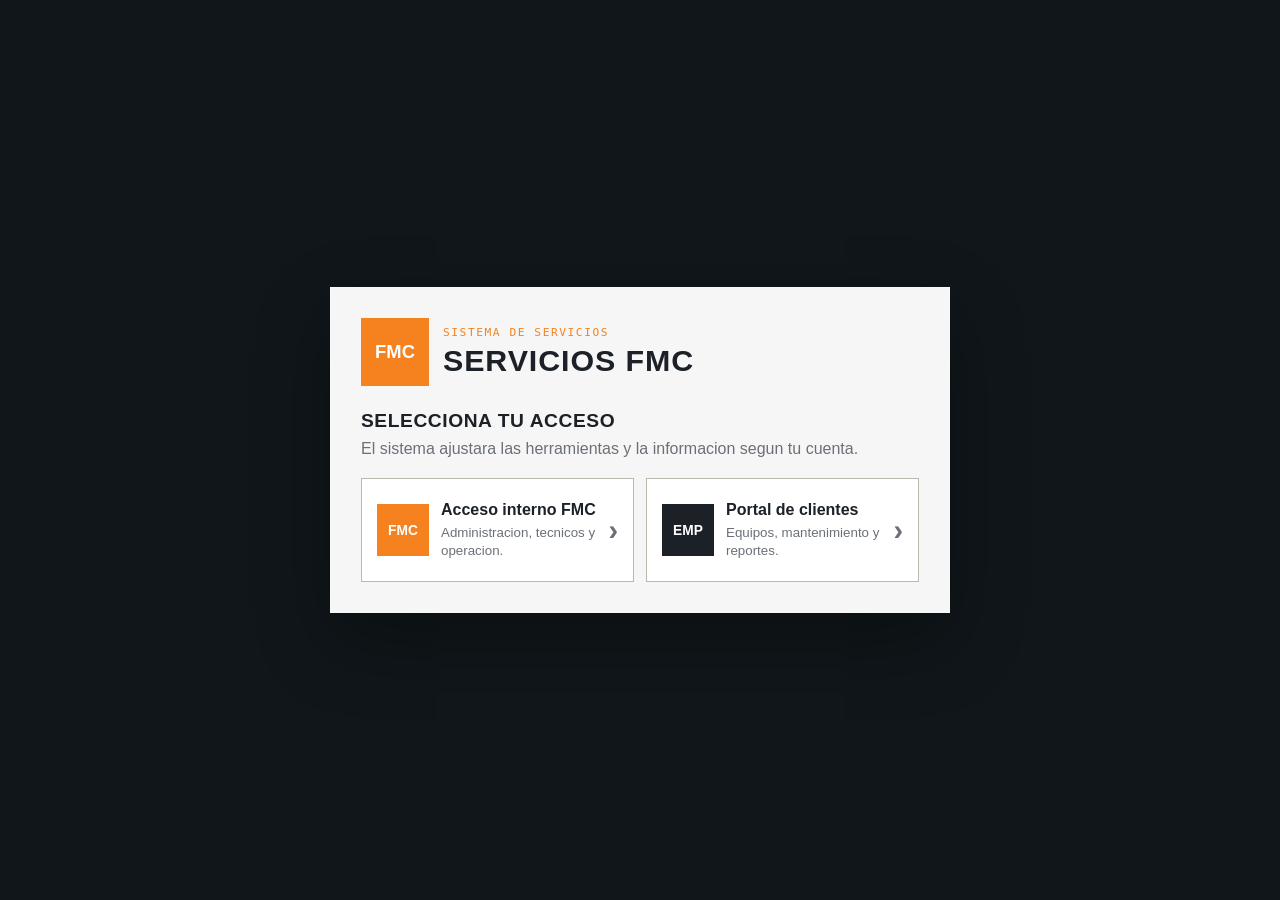
==== index.html @ b94ffbcc "Add files via upload" ====
<!DOCTYPE html>
<html lang="es" data-theme="taller">
<head>
  <meta charset="UTF-8">
  <meta name="viewport" content="width=device-width, initial-scale=1.0">
  <meta name="theme-color" content="#1b2126">
  <title>Servicios FMC</title>
  <link rel="manifest" href="manifest.json">
  <link rel="icon" href="icon-192.png" type="image/png" sizes="192x192">
  <link rel="icon" href="icon-512.png" type="image/png" sizes="512x512">
  <link rel="apple-touch-icon" href="icon-192.png">
  <link rel="stylesheet" href="styles.css?v=192">
  <script>
    // Tema guardado en este dispositivo, aplicado antes del primer pintado.
    (function () {
      try {
        var saved = localStorage.getItem("fmc-app-theme");
        if (saved === "grafito" || saved === "arena") {
          document.documentElement.setAttribute("data-theme", saved);
        }
      } catch (error) {
        // Sin almacenamiento local se queda el tema por defecto.
      }
    })();
  </script>
</head>
<body class="auth-locked">
  <section id="loginGate" class="login-gate" aria-label="Inicio de sesion">
    <div class="login-card">
      <div class="login-brand">
        <span class="login-logo">FMC</span>
        <div>
          <p class="eyebrow">Sistema de servicios</p>
          <h1>Servicios FMC</h1>
        </div>
      </div>
      <div id="loginAccessChooser" class="login-access-chooser">
        <div class="login-access-heading">
          <h2>Selecciona tu acceso</h2>
          <p>El sistema ajustara las herramientas y la informacion segun tu cuenta.</p>
        </div>
        <div class="login-access-options">
          <button class="login-access-option is-internal" type="button" data-login-access-mode="internal">
            <span class="login-access-mark">FMC</span>
            <span>
              <strong>Acceso interno FMC</strong>
              <small>Administracion, tecnicos y operacion.</small>
            </span>
            <b aria-hidden="true">&#8250;</b>
          </button>
          <button class="login-access-option is-client" type="button" data-login-access-mode="client">
            <span class="login-access-mark">EMP</span>
            <span>
              <strong>Portal de clientes</strong>
              <small>Equipos, mantenimiento y reportes.</small>
            </span>
            <b aria-hidden="true">&#8250;</b>
          </button>
        </div>
      </div>
      <div id="loginCredentials" class="login-credentials hidden">
        <button id="loginAccessBackButton" class="login-access-back" type="button">&#8249; Cambiar tipo de acceso</button>
        <div id="loginSelectedAccess" class="login-selected-access"></div>
        <p id="loginAccessDescription" class="login-copy"></p>
        <div class="login-form">
          <label>
            Correo
            <input id="loginEmail" type="email" autocomplete="email" placeholder="usuario@empresa.com">
          </label>
          <label>
            Contrasena
            <input id="loginPassword" type="password" autocomplete="current-password" placeholder="Contrasena">
          </label>
          <button id="loginButton" class="primary-button login-submit" type="button">Ingresar</button>
          <button id="loginOfflineButton" class="ghost-button login-offline hidden" type="button">Entrar en modo offline</button>
        </div>
        <p id="loginStatus" class="login-status">Conecta con tu cuenta de Supabase para iniciar.</p>
      </div>
    </div>
  </section>

  <span id="appVersionBadge" class="app-version-badge">Version 1.3.98</span>

  <div id="appShell" class="app-shell">
    <div id="sidebarBackdrop" class="sidebar-backdrop hidden"></div>
    <aside id="sidebar" class="sidebar sidebar-collapsed">
      <div class="sidebar-topbar">
        <button id="closeSidebarButton" class="ghost-button sidebar-close-button" type="button">Cerrar</button>
      </div>
      <div>
        <p class="eyebrow">Archivo local</p>
        <h1>Servicios FMC</h1>
        <p class="intro">
          Registra servicios en sitio con multiples equipos, evidencia y salida lista para PDF.
        </p>
      </div>

      <section class="saved-section">
        <div class="section-header">
          <div>
            <p class="eyebrow">Archivo local</p>
            <h2>Servicios guardados</h2>
          </div>
          <button id="refreshReportsButton" class="ghost-button" type="button">Actualizar</button>
        </div>
        <div id="savedReportsSummary" class="saved-summary"></div>
        <div id="savedReports" class="saved-list"></div>
      </section>
    </aside>

    <nav class="app-nav" aria-label="Menu principal">
      <span class="nav-brand-mark" aria-hidden="true">FMC</span>

      <div class="nav-rail">
        <button id="openHomeButton" class="nav-rail-item" type="button" data-nav-view="home" title="Inicio">
          <svg class="nav-rail-icon" viewBox="0 0 24 24" aria-hidden="true"><path d="M3 10.5 12 3l9 7.5"/><path d="M5.5 9.5V21h13V9.5"/></svg>
          <span>Inicio</span>
        </button>
        <button id="newInspectionButton" class="nav-rail-item" type="button" data-nav-view="inspection" title="Servicios">
          <svg class="nav-rail-icon" viewBox="0 0 24 24" aria-hidden="true"><rect x="5" y="4" width="14" height="17" rx="2"/><path d="M9.5 4h5v3h-5z"/><path d="m9.5 13.5 2 2 3.5-4.5"/></svg>
          <span>Servicios</span>
        </button>
        <button id="openCompanyCraneRegistryButton" class="nav-rail-item" type="button" data-nav-view="companyCraneRegistry" title="Empresas y equipos">
          <svg class="nav-rail-icon" viewBox="0 0 24 24" aria-hidden="true"><path d="M4 21V6.5L11 3.5V21"/><path d="M11 21V9.5L20 12.5V21"/><path d="M2.5 21h19"/></svg>
          <span>Empresas</span>
        </button>
        <button id="openClientsMapButton" class="nav-rail-item" type="button" data-nav-view="clientsMap" title="Mapa de clientes">
          <svg class="nav-rail-icon" viewBox="0 0 24 24" aria-hidden="true"><path d="M12 21s7-6.2 7-11a7 7 0 1 0-14 0c0 4.8 7 11 7 11Z"/><circle cx="12" cy="10" r="2.5"/></svg>
          <span>Mapa</span>
        </button>
        <button id="openMaintenancePanelButton" class="nav-rail-item" type="button" data-nav-view="maintenancePanel" title="Mantenimiento">
          <svg class="nav-rail-icon" viewBox="0 0 24 24" aria-hidden="true"><path d="M20 12a8 8 0 1 1-2.4-5.7"/><path d="M20 4.5V10h-5.5"/></svg>
          <span>Mantto</span>
        </button>
        <button id="openWorkOrdersButton" class="nav-rail-item" type="button" data-nav-view="workOrders" title="Agenda">
          <svg class="nav-rail-icon" viewBox="0 0 24 24" aria-hidden="true"><rect x="4" y="5" width="16" height="16" rx="2"/><path d="M4 10h16M9 3v4M15 3v4"/></svg>
          <span>Agenda</span>
        </button>
        <div class="nav-history-anchor">
          <button id="openSidebarButton" class="nav-rail-item" type="button" title="Reportes guardados">
            <svg class="nav-rail-icon" viewBox="0 0 24 24" aria-hidden="true"><path d="M14 3H7a2 2 0 0 0-2 2v14a2 2 0 0 0 2 2h10a2 2 0 0 0 2-2V8Z"/><path d="M14 3v5h5M9 13h6M9 17h4"/></svg>
            <span>Reportes</span>
          </button>
          <div id="historyCascadePanel" class="history-cascade hidden" aria-label="Historial por empresa"></div>
        </div>
        <div class="nav-more-anchor">
          <button id="navMoreButton" class="nav-rail-item" type="button" title="Mas herramientas" aria-expanded="false" aria-controls="navMorePanel">
            <svg class="nav-rail-icon" viewBox="0 0 24 24" aria-hidden="true"><circle cx="6" cy="12" r="1.7" fill="currentColor" stroke="none"/><circle cx="12" cy="12" r="1.7" fill="currentColor" stroke="none"/><circle cx="18" cy="12" r="1.7" fill="currentColor" stroke="none"/></svg>
            <span>Mas</span>
          </button>
          <div id="navMorePanel" class="nav-more-panel hidden" aria-label="Mas herramientas">
            <p class="nav-more-title">Herramientas</p>
            <button id="openFieldModeButton" type="button">Modo campo</button>
            <button id="openDashboardButton" type="button">Dashboard</button>
            <button id="openConsolidatedHistoryButton" type="button">Concentrado</button>
            <button id="openAuditLogButton" type="button">Bitacora</button>
          </div>
        </div>
      </div>

      <div class="nav-footer">
        <button id="openSettingsButton" class="nav-rail-item" type="button" data-nav-view="settings" data-open-settings-section="general" title="Configuracion">
          <svg class="nav-rail-icon" viewBox="0 0 24 24" aria-hidden="true"><path d="M4 7h9M17.5 7H20M4 17h3.5M12 17h8"/><circle cx="15" cy="7" r="2.4"/><circle cx="9.5" cy="17" r="2.4"/></svg>
          <span>Config</span>
        </button>
        <button id="installButton" class="nav-install" hidden>Instalar</button>
      </div>
    </nav>

    <header class="mobile-topbar" aria-label="Encabezado movil">
      <div class="mobile-brand">
        <span>FMC</span>
        <div>
          <div class="mobile-brand-title">
            <strong>Servicios</strong>
            <span id="mobileAppVersion" class="mobile-version"></span>
          </div>
          <small id="mobileCloudStatus">Nube sin sesion</small>
        </div>
      </div>
      <button id="mobileSyncButton" class="mobile-icon-button" type="button" aria-label="Sincronizar datos">SYNC</button>
    </header>

    <section id="mobileMorePanel" class="mobile-more-panel hidden" aria-label="Mas opciones">
      <div class="mobile-more-card">
        <div class="section-header">
          <div>
            <p class="eyebrow">Menu</p>
            <h3>Opciones rapidas</h3>
          </div>
          <button id="mobileCloseMoreButton" class="ghost-button" type="button">Cerrar</button>
        </div>
        <div class="mobile-more-grid">
          <button id="mobileHomeButton" type="button">Inicio</button>
          <button id="mobileWorkOrdersButton" type="button">Agenda</button>
          <button id="mobileClientsMapButton" type="button">Mapa clientes</button>
          <button id="mobileMaintenanceButton" type="button">Mantenimiento</button>
          <button id="mobileSettingsButton" type="button">Configuracion</button>
          <button id="mobileDashboardButton" type="button">Dashboard</button>
          <button id="mobileFieldModeButton" type="button">Modo campo</button>
          <button id="mobileAuditLogButton" type="button">Bitacora</button>
          <button id="mobileConsolidatedButton" type="button">Concentrado</button>
          <button id="mobileSyncCenterButton" type="button">Centro sync</button>
          <button id="mobileBackupButton" type="button">Importar respaldo</button>
          <button id="mobileSaveButton" type="button">Guardar</button>
          <button id="mobileOfflineButton" class="hidden" type="button">Modo offline</button>
        </div>
      </div>
    </section>

    <section id="contextToolbar" class="context-toolbar" aria-label="Acciones de la pantalla actual">
      <div class="context-title-block">
        <p id="contextEyebrow" class="eyebrow">Operacion</p>
        <h2 id="contextTitle">Panel principal</h2>
      </div>
      <div class="context-status-block">
        <span id="navCloudStatus" class="nav-status nav-cloud-status">Nube sin sesion</span>
        <span id="connectionStatus" class="nav-status">Verificando conectividad...</span>
      </div>
      <div class="top-icon-actions" aria-label="Notificaciones y perfil">
        <button id="usersButton" class="top-icon-button" type="button" aria-label="Ver usuarios conectados" aria-expanded="false" aria-controls="usersPanel">
          <span aria-hidden="true">&#128101;</span>
          <strong id="usersBadge" class="is-empty">0</strong>
        </button>
        <button id="notificationsButton" class="top-icon-button" type="button" aria-label="Abrir notificaciones" aria-expanded="false" aria-controls="notificationsPanel">
          <span aria-hidden="true">&#128276;</span>
          <strong id="notificationsBadge">0</strong>
        </button>
        <button id="profileButton" class="top-icon-button" type="button" aria-label="Abrir perfil" aria-expanded="false" aria-controls="profilePanel">
          <span aria-hidden="true">&#128100;</span>
        </button>
        <div id="usersPanel" class="top-popover hidden">
          <div class="top-popover-header">
            <div>
              <p class="eyebrow">En linea</p>
              <strong>Usuarios conectados</strong>
            </div>
            <button type="button" data-close-top-popover>Cerrar</button>
          </div>
          <div id="usersContent" class="top-popover-content"></div>
        </div>
        <div id="notificationsPanel" class="top-popover hidden">
          <div class="top-popover-header">
            <div>
              <p class="eyebrow">Notificaciones</p>
              <strong>Centro de avisos</strong>
            </div>
            <button type="button" data-close-top-popover>Cerrar</button>
          </div>
          <div id="notificationsContent" class="top-popover-content"></div>
        </div>
        <div id="profilePanel" class="top-popover hidden">
          <div class="top-popover-header">
            <div>
              <p class="eyebrow">Perfil</p>
              <strong>Mi informacion</strong>
            </div>
            <button type="button" data-close-top-popover>Cerrar</button>
          </div>
          <div id="profileContent" class="top-popover-content"></div>
        </div>
      </div>
      <div id="contextActions" class="context-actions context-actions-drawer hidden">
        <button id="saveInspectionButton" class="secondary-button context-report-action" type="button">Guardar servicio</button>
        <button id="generatePdfButton" class="primary-button context-report-action" type="button">Generar PDF</button>
        <button id="navSyncCloudButton" class="ghost-button context-data-action nav-sync-button" type="button">Sincronizar datos</button>
        <button id="openSyncCenterButton" class="ghost-button context-data-action" type="button">Centro sync</button>
        <div class="context-tools-wrap context-data-action">
          <button id="toolsMenuButton" class="ghost-button nav-link-with-menu" type="button" aria-label="Abrir opciones de datos" aria-expanded="false" aria-controls="toolsMenuList">
            Datos
            <span class="nav-caret">v</span>
          </button>
          <div id="toolsMenuList" class="tools-side-panel nav-submenu hidden">
            <div class="tools-side-header">
              <div>
                <p class="eyebrow">Datos</p>
                <strong>Respaldos</strong>
              </div>
              <button type="button" aria-label="Cerrar herramientas">Cerrar</button>
            </div>
            <button id="importInspectionButton" type="button">Importar servicio</button>
            <button id="exportInspectionButton" type="button">Exportar servicio</button>
            <button id="importFullBackupButton" type="button">Importar respaldo completo</button>
            <button id="exportFullBackupButton" type="button">Exportar respaldo sin fotos</button>
            <button id="exportFullBackupWithPhotosButton" type="button">Exportar respaldo con fotos</button>
            <button id="purgeStoredPhotosButton" type="button">Borrar fotos pesadas guardadas</button>
          </div>
        </div>
      </div>
    </section>

    <main class="main-content">
      <section class="panel app-view hidden" id="homeView">
        <header class="home-board-header">
          <div>
            <p class="eyebrow">Panel principal</p>
            <h2>Resumen ejecutivo</h2>
            <p id="homeBoardPeriod" class="page-subtitle"></p>
          </div>
          <div class="home-board-actions">
            <button id="homeNewReportButton" class="primary-button" type="button">Nuevo servicio</button>
            <button id="homeFieldModeButton" class="secondary-button" type="button">Modo campo</button>
            <button id="homeRefreshButton" class="ghost-button" type="button">Actualizar</button>
          </div>
        </header>

        <div id="homeStatsGrid" class="home-kpi-row"></div>
        <div id="homeBoardCharts" class="home-board-charts"></div>
        <div id="homeCriticalList" class="home-board-rankings"></div>
      </section>

      <section class="panel app-view hidden client-portal-view" id="clientPortalView">
        <header class="client-portal-hero">
          <div>
            <p class="eyebrow">Portal de clientes</p>
            <h2 id="clientPortalCompanyName">Mi empresa</h2>
            <p id="clientPortalWelcome" class="page-subtitle">Consulta el estado de tus equipos y servicios FMC.</p>
          </div>
          <button id="clientPortalRefreshButton" class="secondary-button" type="button">Actualizar informacion</button>
        </header>
        <div id="clientPortalStatus" class="client-portal-status"></div>
        <div id="clientPortalSummary" class="client-portal-summary"></div>
        <section class="client-portal-band">
          <div class="section-header">
            <div>
              <p class="eyebrow">Equipos</p>
              <h3>Gruas registradas</h3>
            </div>
          </div>
          <div id="clientPortalCranes" class="client-portal-cranes"></div>
        </section>
        <section class="client-portal-band">
          <div class="section-header">
            <div>
              <p class="eyebrow">Documentos</p>
              <h3>Reportes de servicio</h3>
            </div>
          </div>
          <div id="clientPortalReports" class="client-portal-reports"></div>
        </section>
      </section>

      <section class="panel app-view hidden" id="dashboardView">
        <div class="dashboard-hero">
          <div>
            <p class="eyebrow">Vista ejecutiva</p>
            <h2>Dashboard general</h2>
            <p class="page-subtitle">Indicadores, tendencias y riesgos calculados desde servicios, empresas, equipos, polipastos y checklist.</p>
          </div>
          <div class="toolbar">
            <button id="refreshDashboardButton" class="secondary-button" type="button">Actualizar</button>
            <button id="closeDashboardButton" class="ghost-button" type="button">Volver</button>
          </div>
        </div>

        <div class="dashboard-filters">
          <label>
            Cliente
            <select id="dashboardClientFilter">
              <option value="">Todos los clientes</option>
            </select>
          </label>
          <label>
            Desde
            <input id="dashboardDateFrom" type="date">
          </label>
          <label>
            Hasta
            <input id="dashboardDateTo" type="date">
          </label>
          <button id="clearDashboardFiltersButton" class="ghost-button" type="button">Limpiar filtros</button>
        </div>

        <div id="dashboardKpis" class="dashboard-kpis"></div>
        <div id="dashboardInsights" class="dashboard-insights"></div>
        <div id="dashboardCharts" class="dashboard-grid"></div>
      </section>

      <section class="panel app-view hidden" id="fieldModeView">
        <div class="field-mode-hero">
          <div>
            <p class="eyebrow">Modo movil de campo</p>
            <h2>Captura rapida</h2>
            <p class="page-subtitle">Flujo simple para trabajar desde celular con botones grandes, menos columnas y acciones directas.</p>
          </div>
          <button id="closeFieldModeButton" class="ghost-button" type="button">Volver</button>
        </div>

        <div id="fieldModeSummary" class="field-mode-summary"></div>

        <div class="field-step-grid">
          <button id="fieldNewButton" class="field-step-card" type="button">
            <span>1</span>
            <strong>Iniciar servicio</strong>
            <small>Folio PDF, linea, fecha y tecnico.</small>
          </button>
          <button id="fieldClientButton" class="field-step-card" type="button">
            <span>2</span>
            <strong>Cliente</strong>
            <small>Selecciona planta y contacto.</small>
          </button>
          <button id="fieldEquipmentButton" class="field-step-card" type="button">
            <span>3</span>
            <strong>Gruas</strong>
            <small>Agregar equipo y checklist por tarjetas.</small>
          </button>
          <button id="fieldCameraButton" class="field-step-card" type="button">
            <span>4</span>
            <strong>Cámara</strong>
            <small>Captura evidencias del equipo.</small>
          </button>
          <button id="fieldSaveButton" class="field-step-card is-accent" type="button">
            <span>5</span>
            <strong>Guardar rápido</strong>
            <small>Respalda el avance localmente.</small>
          </button>
          <button id="fieldPdfButton" class="field-step-card is-dark" type="button">
            <span>6</span>
            <strong>Generar PDF</strong>
            <small>Entrega el reporte final.</small>
          </button>
        </div>
      </section>

      <section class="panel app-view" id="inspectionView">
        <div class="page-hero">
          <div>
            <p class="eyebrow">Captura en campo</p>
            <h2>Nuevo servicio</h2>
            <p class="page-subtitle">Registra empresa, equipos, hallazgos, evidencias y genera el reporte PDF como salida final.</p>
          </div>
          <div class="page-hero-badge">
            <span>Offline</span>
            <strong>Listo para campo</strong>
          </div>
        </div>

        <form id="inspectionForm">
          <input id="inspectionId" type="hidden">
          <input id="importInspectionInput" class="file-input-hidden" type="file" accept="application/json">
          <input id="importFullBackupInput" class="file-input-hidden" type="file" accept="application/json">
          <datalist id="polipastoOptions"></datalist>
          <datalist id="craneTypeOptions"></datalist>
          <datalist id="hoistTypeOptions">
            <option value="Cadena de Carga"></option>
            <option value="Cable de carga"></option>
          </datalist>

          <section class="service-flow">
            <div class="service-flow-head">
              <div>
                <p class="eyebrow">Flujo de captura</p>
                <h3 id="serviceStepTitle">Empresa</h3>
                <p id="serviceStepHint">Selecciona la empresa y los datos de contacto del servicio.</p>
              </div>
              <div class="service-flow-progress">
                <span id="serviceStepCounter">Cumplimiento 25%</span>
                <div class="service-progress-track" aria-hidden="true">
                  <strong id="serviceStepProgressBar"></strong>
                  <span class="service-progress-burst"></span>
                </div>
              </div>
            </div>

            <div id="serviceStepNav" class="service-step-nav" aria-label="Pasos del servicio">
              <button type="button" data-service-step="company">Empresa</button>
              <button type="button" data-service-step="service">Tipo de servicio</button>
              <button type="button" data-service-step="equipment">Equipos</button>
              <button type="button" data-service-step="pdf">PDF</button>
            </div>

            <div id="serviceStepBody" class="service-step-body">
              <section class="subpanel service-step-panel" data-service-step-panel="company">
                <div class="section-header">
                  <div>
                    <p class="eyebrow">Empresa</p>
                    <h3>Cliente y contacto</h3>
                  </div>
                </div>
                <div class="grid two-column">
                  <label>
                    Cliente / planta
                    <select id="plantName" name="plantName" required>
                      <option value="">Cargando clientes...</option>
                    </select>
                  </label>
                  <label>
                    Ubicacion
                    <input id="plantLocation" name="plantLocation" type="text" placeholder="Ciudad, estado, area" required>
                    <small class="field-hint">Se completa sola con la ubicacion guardada de la empresa.</small>
                  </label>
                  <input id="siteContact" name="siteContact" type="hidden">
                  <input id="siteContactInfo" name="siteContactInfo" type="hidden">
                </div>
              </section>

              <section class="subpanel service-step-panel" data-service-step-panel="service">
                <div class="section-header">
                  <div>
                    <p class="eyebrow">Tipo de servicio</p>
                    <h3>Folio, fecha y tecnico</h3>
                  </div>
                </div>
                <div class="grid two-column">
                  <label>
                    Folio del reporte PDF
                    <input id="reportNumber" name="reportNumber" type="text" placeholder="Ej. 26-140">
                  </label>
                  <input id="serviceMode" name="serviceMode" type="hidden" value="preventive">
                  <input id="assetType" name="assetType" type="hidden" value="cranes">
                  <label>
                    Descripcion del servicio
                    <select id="serviceType" name="serviceType">
                      <option value="Inspección Técnica">Inspección Técnica</option>
                      <option value="Mantenimiento Correctivo">Mantenimiento Correctivo</option>
                      <option value="Mantenimiento Preventivo">Mantenimiento Preventivo</option>
                      <option value="Orden de servicio">Orden de servicio</option>
                    </select>
                  </label>
                  <label>
                    Fecha
                    <input id="inspectionDate" name="inspectionDate" type="date" required>
                  </label>
                  <label>
                    Tecnico responsable
                    <input id="technicianName" name="technicianName" type="text" placeholder="Nombre del tecnico" required>
                  </label>
                </div>
              </section>

              <section class="subpanel service-step-panel" data-service-step-panel="equipment">
                <div class="section-header">
                  <div>
                    <p class="eyebrow">Equipos incluidos</p>
                    <h3>Lista de equipos incluidos en el servicio</h3>
                  </div>
                  <button id="addEquipmentButton" class="secondary-button" type="button">Anadir Equipo</button>
                </div>
                <div id="equipmentList" class="findings-list"></div>
              </section>

              <section class="subpanel service-step-panel" data-service-step-panel="pdf">
                <div class="section-header">
                  <div>
                    <p class="eyebrow">PDF</p>
                    <h3>Cierre del servicio</h3>
                  </div>
                </div>
                <div id="servicePdfStepContent" class="service-pdf-panel"></div>
              </section>
            </div>

            <div class="service-step-actions">
              <button id="serviceStepPrevButton" class="ghost-button" type="button">Anterior</button>
              <button id="serviceStepNextButton" class="secondary-button" type="button">Siguiente</button>
            </div>
          </section>

        </form>
      </section>

      <section class="panel app-view hidden" id="equipmentEditorView">
        <div class="section-header">
          <div>
            <p class="eyebrow">Equipo</p>
            <h2 id="equipmentEditorTitle">Nuevo equipo</h2>
          </div>
          <div class="toolbar thumb-bar">
            <button id="cancelEquipmentButton" class="ghost-button" type="button">Cancelar</button>
            <button id="saveEquipmentButton" class="primary-button" type="button">Guardar Equipo</button>
          </div>
        </div>

        <div class="settings-section-tabs editor-section-tabs" role="tablist" aria-label="Secciones del equipo">
          <button class="settings-section-tab" type="button" data-editor-tab="equipment">Equipo</button>
          <button class="settings-section-tab" type="button" data-editor-tab="hoist">Polipasto</button>
          <button class="settings-section-tab" type="button" data-editor-tab="checklist">Checklist</button>
          <button class="settings-section-tab" type="button" data-editor-tab="findings">Hallazgos</button>
          <button class="settings-section-tab" type="button" data-editor-tab="evidence">Evidencia</button>
          <button class="settings-section-tab" type="button" data-editor-tab="summary">Resumen</button>
        </div>

        <form id="equipmentEditorForm">
          <input id="editingEquipmentId" type="hidden">

          <section class="subpanel editor-subpanel" data-editor-section="equipment">
            <div class="section-header">
              <div>
                <p class="eyebrow">Catalogo de empresa</p>
                <h3>Equipos registrados de la empresa</h3>
              </div>
            </div>

            <div class="grid two-column">
              <label>
                Seleccionar equipo existente
                <select id="companyCraneSelector"></select>
              </label>
              <div id="companyCraneSelectorStatus" class="inline-empty-state compact-empty-state">Selecciona una empresa para ver sus equipos registrados.</div>
            </div>
          </section>

          <section class="subpanel editor-subpanel" data-editor-section="equipment">
            <div class="section-header">
              <div>
                <p class="eyebrow">Datos del equipo</p>
                <h3>Caracteristicas de la grua</h3>
              </div>
            </div>

            <input id="craneId" name="craneId" type="hidden">
            <div class="grid three-column">
              <label>
                Nombre o tag del equipo
                <input id="equipmentName" type="text" placeholder="Ej. Grua puente linea 3, GR-001 o tag interno" required>
              </label>
              <label>
                Tipo de grúa
                <select id="craneType" name="craneType">
                  <option value="Puente">Puente</option>
                </select>
              </label>
              <label>
                Capacidad nominal
                <input id="ratedCapacity" name="ratedCapacity" type="text" placeholder="Ej. 10 ton">
              </label>
              <label>
                Serie / identificacion
                <input id="serialNumber" name="serialNumber" type="text" placeholder="Numero de serie">
              </label>
              <label>
                Folio del checklist
                <input id="checklistFolio" name="checklistFolio" type="text" placeholder="Folio del checklist de este equipo">
              </label>
              <label>
                Ubicacion puntual del equipo
                <input id="equipmentLocation" type="text" placeholder="Area, nave o linea">
              </label>
            </div>
          </section>

          <section class="subpanel editor-subpanel" data-editor-section="hoist">
            <div class="section-header">
              <div>
                <p class="eyebrow">Datos del polipasto</p>
                <h3>Informacion complementaria</h3>
              </div>
            </div>

            <div class="grid two-column">
              <input id="hoistName" type="hidden">
              <label>
                Tipo de polipasto
                <input id="hoistType" list="hoistTypeOptions" type="text" autocomplete="off" placeholder="Cadena de Carga, Cable de carga">
              </label>
              <label>
                Capacidad del polipasto
                <input id="hoistCapacity" type="text" placeholder="Ej. 5 ton">
              </label>
              <label>
                Fabricante del polipasto
                <input id="hoistManufacturer" list="polipastoOptions" type="text" placeholder="Fabricante">
              </label>
              <label>
                Modelo del polipasto
                <input id="hoistModel" list="polipastoOptions" type="text" placeholder="Modelo">
              </label>
              <label>
                Serie del polipasto
                <input id="hoistSerialNumber" type="text" placeholder="Numero de serie">
              </label>
              <label>
                Voltaje del polipasto
                <input id="hoistVoltage" type="text" placeholder="Ej. 220V / 440V">
              </label>
            </div>
          </section>

          <section class="subpanel editor-subpanel" data-editor-section="findings">
            <div class="section-header">
              <div>
                <p class="eyebrow">Hallazgos</p>
                <h3>Registro de no conformidades</h3>
              </div>
              <button id="addFindingButton" class="secondary-button" type="button">Anadir Hallazgo</button>
            </div>
            <div class="quick-finding-bar">
              <label>
                Acceso rapido por numero
                <input id="quickFindingNumber" list="quickFindingOptions" type="text" inputmode="numeric" placeholder="Ej. 12 o 12, 18, 34">
                <datalist id="quickFindingOptions"></datalist>
              </label>
              <button id="addQuickFindingButton" class="secondary-button" type="button">Agregar por numero</button>
            </div>
            <div id="findingsList" class="findings-list"></div>
          </section>

          <section class="subpanel editor-subpanel" data-editor-section="summary">
            <div class="section-header">
              <div>
                <p class="eyebrow">Resumen</p>
                <h3>Conclusiones y acciones</h3>
              </div>
            </div>

            <div class="grid three-column">
              <label class="condition-field">
                Condicion general
                <select id="overallCondition" name="overallCondition">
                  <option value="Satisfactorio">Satisfactorio</option>
                  <option value="Requiere atención">Requiere atención</option>
                  <option value="Crítico / No conforme">Crítico / No conforme</option>
                </select>
                <small id="overallConditionHint" class="field-hint condition-hint"></small>
              </label>
              <label>
                Fecha de mantenimiento realizado
                <input id="maintenanceDate" name="maintenanceDate" type="date">
              </label>
              <label>
                Proximo mantenimiento
                <input id="nextInspection" name="nextInspection" type="date">
              </label>
            </div>

            <div class="field-block">
              <span class="field-label">Resumen del servicio</span>
              <div class="checkbox-grid service-task-grid">
                <label class="checkbox-card">
                  <input id="serviceTaskCleaning" type="checkbox">
                  Se realizo limpieza general del equipo.
                </label>
                <label class="checkbox-card">
                  <input id="serviceTaskLubrication" type="checkbox">
                  Se lubrico cadena/cable de carga
                </label>
              </div>
              <textarea id="serviceSummary" class="generated-summary" rows="3" placeholder="Marca las acciones realizadas o escribe el resumen del servicio"></textarea>
            </div>

            <label>
              Recomendaciones
              <textarea id="recommendations" name="recommendations" rows="5" placeholder="Escribe o ajusta las recomendaciones para este equipo"></textarea>
            </label>
          </section>

          <section class="subpanel editor-subpanel" data-editor-section="evidence">
            <div class="section-header">
              <div>
                <p class="eyebrow">Evidencia del servicio</p>
                <h3>Fotografias generales del equipo</h3>
              </div>
            </div>

            <div class="upload-actions">
              <button id="servicePhotoGalleryButton" class="secondary-button" type="button">Elegir de galeria</button>
              <button id="servicePhotoCameraButton" class="ghost-button" type="button">Tomar foto</button>
            </div>
            <input id="servicePhotoGalleryInput" class="file-input-hidden" type="file" accept="image/*" multiple>
            <input id="servicePhotoCameraInput" class="file-input-hidden" type="file" accept="image/*" capture="environment" multiple>

            <div id="servicePhotoPreview" class="photo-preview large-preview image-drop-zone" data-empty-label="Arrastra fotos aqui o usa los botones de arriba"></div>
          </section>

          <section class="subpanel editor-subpanel" data-editor-section="checklist">
            <div class="section-header">
              <div>
                <p class="eyebrow">Checklist escaneado</p>
                <h3>Imagen JPG del formato fisico de revision</h3>
              </div>
            </div>

            <div class="upload-actions">
              <button id="checklistImageButton" class="secondary-button" type="button">Adjuntar imagen</button>
              <button id="clearChecklistImageButton" class="ghost-button" type="button">Quitar imagen</button>
            </div>
            <input id="checklistImageInput" class="file-input-hidden" type="file" accept="image/jpeg,image/jpg,image/*">
            <div id="checklistImageStatus" class="inline-empty-state image-drop-zone">Todavia no se ha adjuntado una imagen del checklist.</div>
          </section>
        </form>
      </section>

      <section class="panel app-view hidden" id="findingEditorView">
        <div class="section-header">
          <div>
            <p class="eyebrow">Hallazgo</p>
            <h2 id="findingEditorTitle">Nuevo hallazgo</h2>
          </div>
          <div class="toolbar thumb-bar">
            <button id="cancelFindingButton" class="ghost-button" type="button">Cancelar</button>
            <button id="saveFindingButton" class="primary-button" type="button">Guardar el Hallazgo</button>
          </div>
        </div>

        <form id="findingEditorForm">
          <input id="editingFindingId" type="hidden">

          <div class="grid two-column">
            <label>
              Categoria del hallazgo
              <select id="findingCategory" required></select>
            </label>
            <label>
              Incidencia
              <select id="findingIncidence" required></select>
            </label>
          </div>

          <label>
            Descripcion del hallazgo
            <textarea id="findingDescription" rows="6" placeholder="Describe con detalle la condicion observada, ubicacion exacta, riesgo y contexto"></textarea>
          </label>

          <label>
            Recomendacion para este hallazgo
            <textarea id="findingRecommendation" rows="4" placeholder="Accion correctiva sugerida, prioridad o seguimiento recomendado"></textarea>
          </label>

          <div class="upload-actions">
            <button id="findingPhotoGalleryButton" class="secondary-button" type="button">Elegir de galeria</button>
            <button id="findingPhotoCameraButton" class="ghost-button" type="button">Tomar foto</button>
          </div>
          <input id="findingPhotoGalleryInput" class="file-input-hidden" type="file" accept="image/*" multiple>
          <input id="findingPhotoCameraInput" class="file-input-hidden" type="file" accept="image/*" capture="environment" multiple>

          <div id="findingPhotoPreview" class="photo-preview large-preview image-drop-zone" data-empty-label="Arrastra fotos del hallazgo aqui o usa los botones de arriba"></div>
        </form>
      </section>

      <section class="panel app-view hidden" id="consolidatedHistoryView">
        <div class="section-header">
          <div>
            <p class="eyebrow">Concentrado general</p>
            <h2>Tabla historica de equipos</h2>
          </div>
          <div class="toolbar">
            <button id="exportConsolidatedHistoryButton" class="secondary-button" type="button">Exportar Excel</button>
            <button id="refreshConsolidatedHistoryButton" class="secondary-button" type="button">Actualizar</button>
            <button id="closeConsolidatedHistoryButton" class="ghost-button" type="button">Volver</button>
          </div>
        </div>

        <div class="subpanel consolidated-filters">
          <div class="grid two-column">
            <label>
              Filtrar por cliente
              <input id="consolidatedClientFilter" list="consolidatedClientOptions" type="text" placeholder="Todos los clientes">
              <datalist id="consolidatedClientOptions"></datalist>
            </label>
            <div class="history-actions">
              <button id="clearConsolidatedClientFilterButton" class="ghost-button" type="button">Limpiar filtro</button>
            </div>
          </div>
        </div>

        <div id="consolidatedHistorySummary" class="history-summary"></div>
        <div id="consolidatedHistoryTable" class="consolidated-table-wrap"></div>
      </section>

      <section class="panel app-view hidden" id="maintenancePanelView">
        <div class="section-header">
          <div>
            <p class="eyebrow">Mantenimiento</p>
            <h2>Panel de seguimiento de equipos</h2>
          </div>
          <div class="toolbar">
            <button id="refreshMaintenancePanelButton" class="secondary-button" type="button">Actualizar</button>
            <button id="closeMaintenancePanelButton" class="ghost-button" type="button">Volver</button>
          </div>
        </div>

        <div id="maintenancePanelSummary" class="history-summary"></div>
        <div id="maintenancePanelContent" class="maintenance-panel-content"></div>
      </section>

      <section class="panel app-view hidden ops-view" id="workOrdersView">
        <div class="ops-hero">
          <div>
            <p class="eyebrow">Operacion en campo</p>
            <h2>Agenda y ordenes de trabajo</h2>
            <p class="page-subtitle">Programa servicios, asigna tecnico, selecciona equipos y convierte la orden en una captura lista para reporte PDF.</p>
          </div>
          <div class="toolbar">
            <button id="newWorkOrderButton" class="secondary-button" type="button">Nueva orden</button>
            <button id="closeWorkOrdersButton" class="ghost-button" type="button">Volver</button>
          </div>
        </div>

        <div id="workOrdersSummary" class="ops-summary"></div>

        <section id="workOrderCalendarPanel" class="work-calendar-panel"></section>

        <div class="work-order-layout">
          <section class="ops-board">
            <div class="ops-board-header">
              <label>
                Filtrar
                <select id="workOrderStatusFilter">
                  <option value="">Todas</option>
                  <option value="pending">Pendientes</option>
                  <option value="in_progress">En proceso</option>
                  <option value="done">Terminadas</option>
                </select>
              </label>
              <button id="refreshWorkOrdersButton" class="ghost-button" type="button">Actualizar</button>
            </div>
            <div id="workOrdersList" class="work-order-list"></div>
          </section>

          <section id="workOrderFormPanel" class="ops-form-panel">
            <p class="eyebrow">Orden</p>
            <h3 id="workOrderFormTitle">Nueva orden</h3>
            <form id="workOrderForm">
              <input id="editingWorkOrderId" type="hidden">
              <label>
                Cliente
                <select id="workOrderClient"></select>
              </label>
              <label>
                Fecha programada
                <input id="workOrderDate" type="date">
              </label>
              <label>
                Tecnico asignado
                <input id="workOrderTechnician" type="text" placeholder="Nombre del tecnico">
              </label>
              <label>
                Estado
                <select id="workOrderStatus">
                  <option value="pending">Pendiente</option>
                  <option value="in_progress">En proceso</option>
                  <option value="done">Terminado</option>
                </select>
              </label>
              <div>
                <span class="field-label">Gruas incluidas</span>
                <div id="workOrderCranePicker" class="work-order-crane-picker"></div>
              </div>
              <label>
                Notas
                <textarea id="workOrderNotes" rows="4" placeholder="Indicaciones, contacto, horario o comentarios"></textarea>
              </label>
              <div class="toolbar">
                <button id="saveWorkOrderButton" class="primary-button" type="button">Guardar orden</button>
                <button id="clearWorkOrderFormButton" class="ghost-button" type="button">Limpiar</button>
              </div>
            </form>
          </section>
        </div>
      </section>

      <section class="panel app-view hidden clients-map-view" id="clientsMapView">
        <div class="map-hero">
          <div>
            <p class="eyebrow">Cobertura de clientes</p>
            <h2>Mapa de clientes</h2>
            <p class="page-subtitle">Visualiza empresas por ubicacion, estado de mantenimiento y proximos servicios.</p>
          </div>
          <div class="toolbar">
            <button id="refreshClientsMapButton" class="secondary-button" type="button">Actualizar</button>
            <button id="closeClientsMapButton" class="ghost-button" type="button">Volver</button>
          </div>
        </div>

        <div id="clientsMapSummary" class="ops-summary"></div>
        <div class="clients-map-layout">
          <section class="clients-map-card">
            <div id="clientsMapCanvas" class="clients-map-canvas"></div>
            <div id="clientsMapStatus" class="clients-map-status">Cargando mapa...</div>
          </section>
          <aside class="clients-map-side">
            <label>
              Filtrar clientes
              <input id="clientsMapSearch" type="search" placeholder="Cliente, ciudad o direccion">
            </label>
            <label>
              Estado
              <select id="clientsMapStatusFilter">
                <option value="">Todos</option>
                <option value="danger">Vencidos / urgente</option>
                <option value="warning">Por vencer</option>
                <option value="ok">Al dia</option>
                <option value="no-location">Sin coordenadas</option>
              </select>
            </label>
            <div id="clientsMapList" class="clients-map-list"></div>
          </aside>
        </div>
      </section>

      <section class="panel app-view hidden ops-view" id="auditLogView">
        <div class="ops-hero audit-hero">
          <div>
            <p class="eyebrow">Control y trazabilidad</p>
            <h2>Bitacora de cambios</h2>
            <p class="page-subtitle">Consulta quien hizo cada accion, cuando ocurrio y que cambio antes/despues.</p>
          </div>
          <div class="toolbar">
            <button id="refreshAuditLogButton" class="secondary-button" type="button">Actualizar</button>
            <button id="closeAuditLogButton" class="ghost-button" type="button">Volver</button>
          </div>
        </div>

        <div id="auditLogSummary" class="ops-summary"></div>
        <div class="audit-filter-row">
          <label>
            Tipo
            <select id="auditLogFilter">
              <option value="">Todo</option>
              <option value="report">Servicios / reportes PDF</option>
              <option value="crane">Gruas</option>
              <option value="company">Empresas</option>
              <option value="work_order">Ordenes</option>
            </select>
          </label>
          <button id="clearAuditLogButton" class="ghost-button" type="button">Limpiar bitacora</button>
        </div>
        <div id="auditLogTimeline" class="audit-timeline"></div>
      </section>

      <section class="panel app-view hidden ops-view" id="trashView">
        <div class="ops-hero audit-hero">
          <div>
            <p class="eyebrow">Control y trazabilidad</p>
            <h2>Papelera</h2>
            <p class="page-subtitle">Empresas y gruas marcadas como borradas. Mientras la marca siga puesta, el nombre no se puede volver a usar y un respaldo restaurado se vuelve a perder al sincronizar.</p>
          </div>
          <div class="toolbar">
            <button id="refreshTrashButton" class="secondary-button" type="button">Actualizar</button>
            <button id="closeTrashButton" class="ghost-button" type="button">Volver</button>
          </div>
        </div>

        <div id="trashSummary" class="ops-summary"></div>
        <div id="trashList" class="trash-list"></div>
      </section>

      <section class="panel app-view hidden" id="syncCenterView">
        <div class="section-header">
          <div>
            <p class="eyebrow">Nube y evidencias</p>
            <h2>Centro de sincronizacion</h2>
          </div>
          <div class="toolbar">
            <button id="refreshSyncCenterButton" class="secondary-button" type="button">Actualizar</button>
            <button id="closeSyncCenterButton" class="ghost-button" type="button">Volver</button>
          </div>
        </div>

        <div class="sync-center-actions">
          <button id="syncDataOnlyButton" class="secondary-button" type="button">Sincronizar datos</button>
          <button id="syncEvidenceOnlyButton" class="secondary-button" type="button">Sincronizar evidencias</button>
          <button id="forceDownloadEvidenceButton" class="ghost-button" type="button">Forzar descarga</button>
          <button id="showPendingEvidenceButton" class="ghost-button" type="button">Ver pendientes</button>
          <button id="purgeCloudSyncedLocalPhotosButton" class="ghost-button" type="button">Liberar espacio local</button>
        </div>

        <div id="syncCenterSummary" class="sync-center-summary"></div>
        <div id="syncCenterContent" class="sync-center-content"></div>
      </section>

      <section class="panel app-view hidden" id="settingsView">
        <div class="section-header">
          <div>
            <p class="eyebrow">Configuracion</p>
            <h2>Ajustes generales de la app</h2>
          </div>
          <div class="toolbar">
            <button id="resetSettingsButton" class="ghost-button" type="button">Restaurar</button>
            <button id="saveSettingsButton" class="secondary-button" type="button">Guardar configuracion</button>
            <button id="closeSettingsButton" class="ghost-button" type="button">Volver</button>
          </div>
        </div>

        <div class="settings-section-tabs" role="tablist" aria-label="Secciones de configuracion">
          <button class="settings-section-tab" type="button" data-settings-section-tab="general">General</button>
          <button class="settings-section-tab" type="button" data-settings-section-tab="users">Usuarios y roles</button>
          <button class="settings-section-tab" type="button" data-settings-section-tab="sync">Sincronizacion</button>
          <button class="settings-section-tab" type="button" data-settings-section-tab="backup">Respaldos</button>
          <button class="settings-section-tab" type="button" data-settings-section-tab="audit">Bitacora</button>
          <button class="settings-section-tab" type="button" data-settings-section-tab="catalogs">Catalogos</button>
        </div>

        <div class="settings-grid">
          <section class="subpanel" data-settings-section-panel="catalogs">
            <p class="eyebrow">Clientes</p>
            <label>
              Lista de clientes
              <textarea id="settingsClientPlants" rows="12" placeholder="Un cliente por linea"></textarea>
            </label>
          </section>

          <section class="subpanel cloud-settings-panel" data-settings-section-panel="sync">
            <p class="eyebrow">Nube / Supabase</p>
            <h3>Sincronizacion entre dispositivos</h3>
            <p id="cloudSyncStatus" class="cloud-sync-status">Sin sesion en la nube.</p>
            <div class="grid two-column">
              <label>
                Correo
                <input id="cloudEmail" type="email" placeholder="usuario@empresa.com">
              </label>
              <label>
                Contrasena
                <input id="cloudPassword" type="password" placeholder="Contrasena de Supabase">
              </label>
            </div>
            <div class="toolbar cloud-toolbar">
              <button id="cloudSignInButton" class="primary-button" type="button">Iniciar sesion</button>
              <button id="cloudSignOutButton" class="ghost-button" type="button">Cerrar sesion</button>
              <button id="syncCompaniesCranesButton" class="secondary-button" type="button">Sincronizar datos</button>
            </div>
            <small class="cloud-helper">Este modulo mantiene la app offline y sincroniza servicios sin fotos pesadas para evitar errores de memoria.</small>
          </section>

          <section class="subpanel" data-settings-section-panel="users">
            <p class="eyebrow">Usuarios</p>
            <h3>Roles de acceso</h3>
            <label>
              Correos y roles
              <textarea id="settingsUserRoles" rows="7" placeholder="correo@empresa.com=admin&#10;tecnico@empresa.com=tecnico&#10;supervisor@empresa.com=supervisor&#10;lector@empresa.com=solo_lectura"></textarea>
            </label>
            <small class="cloud-helper">Roles internos: admin, supervisor, tecnico y solo_lectura. Si no configuras roles, el usuario conectado conserva acceso de admin.</small>
            <label>
              Invitados y empresa asignada
              <textarea id="settingsClientAccess" rows="7" placeholder="cliente@empresa.com=IVEMSA&#10;mantenimiento@empresa.com=HUTCHINSON"></textarea>
            </label>
            <small class="cloud-helper">Cada correo configurado aqui entrara al Portal de clientes y solo vera la empresa asignada.</small>
          </section>

          <section class="subpanel" data-settings-section-panel="general">
            <p class="eyebrow">Apariencia</p>
            <h3>Tema de color</h3>
            <p class="field-hint">Se aplica al instante en todas las secciones y se guarda solo en este dispositivo.</p>
            <div id="appThemePicker" class="theme-picker"></div>

            <h3>Avisos de la app</h3>
            <p class="field-hint">Confirmaciones para lo que no alcanzas a ver: evidencia guardada, hallazgo critico, sincronizacion y errores. Nunca suena en un boton comun.</p>
            <div id="feedbackControls" class="feedback-controls"></div>
          </section>

          <section class="subpanel" data-settings-section-panel="general">
            <p class="eyebrow">Mantenimiento y textos</p>
            <div class="grid two-column">
              <label>
                Frecuencia por defecto
                <select id="settingsDefaultFrequency">
                  <option value="1">Cada 1 mes</option>
                  <option value="2">Cada 2 meses</option>
                  <option value="3">Cada 3 meses</option>
                  <option value="4">Cada 4 meses</option>
                  <option value="5">Cada 5 meses</option>
                  <option value="6">Cada 6 meses</option>
                  <option value="7">Cada 7 meses</option>
                  <option value="8">Cada 8 meses</option>
                  <option value="9">Cada 9 meses</option>
                  <option value="10">Cada 10 meses</option>
                  <option value="11">Cada 11 meses</option>
                  <option value="12">Cada 12 meses</option>
                </select>
              </label>
            </div>
            <label>
              Texto fijo de recomendaciones
              <textarea id="settingsRecommendationText" rows="5"></textarea>
            </label>
          </section>

          <section class="subpanel" data-settings-section-panel="catalogs">
            <p class="eyebrow">Polipastos</p>
            <label>
              Agregar polipasto
              <div class="inline-input-action">
                <input id="settingsNewPolipasto" type="text" placeholder="Nombre igual a la imagen, ej. CM Lodestar">
                <button id="addSettingsPolipastoButton" class="secondary-button" type="button">Agregar</button>
              </div>
            </label>
            <label>
              Lista de polipastos
              <textarea id="settingsPolipastos" rows="7" placeholder="Un polipasto por linea"></textarea>
            </label>
          </section>

          <section class="subpanel" data-settings-section-panel="catalogs">
            <p class="eyebrow">Tipos de grua</p>
            <label>
              Agregar tipo
              <div class="inline-input-action">
                <input id="settingsNewCraneType" type="text" placeholder="Ej. Grua viajera, monorriel, portico">
                <button id="addSettingsCraneTypeButton" class="secondary-button" type="button">Agregar</button>
              </div>
            </label>
            <label>
              Lista de tipos de grua
              <textarea id="settingsCraneTypes" rows="7" placeholder="Un tipo de grua por linea"></textarea>
            </label>
          </section>

          <section class="subpanel" data-settings-section-panel="general">
            <p class="eyebrow">Fotos</p>
            <div class="grid three-column">
              <label>
                Tamano maximo foto
                <input id="settingsPhotoMaxSize" type="number" min="700" max="1800" step="50">
              </label>
              <label>
                Tamano maximo checklist
                <input id="settingsChecklistMaxSize" type="number" min="900" max="2600" step="50">
              </label>
              <label>
                Calidad
                <input id="settingsPhotoQuality" type="number" min="0.35" max="0.9" step="0.01">
              </label>
            </div>
          </section>

          <section class="subpanel" data-settings-section-panel="general">
            <p class="eyebrow">Plantilla PDF</p>
            <div class="grid two-column">
              <label>Empresa <input id="settingsPdfCompanyName" type="text"></label>
              <label>Subtitulo <input id="settingsPdfSubtitle" type="text"></label>
              <label>Titulo del reporte <input id="settingsPdfTitle" type="text"></label>
              <label>Revision <input id="settingsPdfRevision" type="text"></label>
              <label>Color acento <input id="settingsPdfAccentColor" type="color"></label>
              <label>Color encabezado <input id="settingsPdfHeaderColor" type="color"></label>
            </div>
            <label>
              Pie de pagina
              <textarea id="settingsPdfFooter" rows="3"></textarea>
            </label>
          </section>

          <section class="subpanel" data-settings-section-panel="backup">
            <p class="eyebrow">Respaldos</p>
            <h3>Importar y exportar informacion</h3>
            <div class="settings-action-list">
              <button id="settingsImportInspectionButton" class="secondary-button" type="button">Importar servicio</button>
              <button id="settingsExportInspectionButton" class="secondary-button" type="button">Exportar servicio actual</button>
              <button id="settingsImportFullBackupButton" class="secondary-button" type="button">Importar respaldo completo</button>
              <button id="settingsExportBackupButton" class="secondary-button" type="button">Exportar respaldo sin fotos</button>
              <button id="settingsExportBackupWithPhotosButton" class="secondary-button" type="button">Exportar respaldo con fotos</button>
              <button id="settingsPurgePhotosButton" class="ghost-button" type="button">Borrar fotos pesadas locales</button>
            </div>
            <small class="cloud-helper">Usa respaldos con fotos solo cuando necesites mover evidencias completas; pesan mas.</small>
          </section>

          <section class="subpanel" data-settings-section-panel="audit">
            <p class="eyebrow">Bitacora</p>
            <h3>Control de cambios</h3>
            <p class="cloud-helper">Consulta acciones realizadas, usuarios, fechas y cambios antes/despues.</p>
            <div class="settings-action-list">
              <button id="settingsOpenAuditLogButton" class="secondary-button" type="button">Abrir bitacora</button>
              <button id="settingsOpenTrashButton" class="secondary-button" type="button">Abrir papelera</button>
            </div>
          </section>
        </div>
      </section>

      <section class="panel app-view hidden" id="companyCraneRegistryView">
        <div class="section-header">
          <div>
            <p class="eyebrow">Catalogo maestro</p>
            <h2>Empresas y equipos</h2>
          </div>
          <div class="toolbar">
            <button id="startCompanyServiceButton" class="primary-button" type="button">Nuevo servicio</button>
            <button id="newCompanyCraneButton" class="secondary-button" type="button">Agregar equipo</button>
            <button id="exportCompanyCraneRegistryButton" class="secondary-button" type="button">Descargar listado de equipos</button>
            <button id="refreshCompanyCraneRegistryButton" class="secondary-button" type="button">Actualizar</button>
            <button id="closeCompanyCraneRegistryButton" class="ghost-button" type="button">Volver</button>
          </div>
        </div>

        <div class="subpanel">
          <div class="company-selector-layout">
            <div class="company-selector-panel">
              <label>
                Directorio de empresas
                <input id="companyRegistrySearch" type="text" placeholder="Buscar o escribir empresa">
              </label>
              <input id="companyRegistryClient" type="hidden">
              <datalist id="companyRegistryClientOptions"></datalist>
              <div class="company-selector-actions">
                <button id="selectCompanyRegistrySearchButton" class="secondary-button" type="button">Crear / usar empresa</button>
              </div>
              <div id="companyRegistryCards" class="company-selector-cards"></div>
            </div>
            <div class="company-control-panel">
              <div class="company-control-head">
                <div>
                  <p class="eyebrow">Empresa activa</p>
                  <h3 id="companyRegistryActiveName">Selecciona una empresa</h3>
                </div>
                <button id="deleteCompanyRegistryButton" class="ghost-button" type="button">Eliminar empresa</button>
              </div>

              <div id="companyControlTabs" class="company-control-tabs" role="tablist" aria-label="Secciones de la empresa">
                <button class="company-control-tab is-active" type="button" data-company-control-tab="frequency" role="tab" aria-selected="true">Frecuencia</button>
                <button class="company-control-tab" type="button" data-company-control-tab="contacts" role="tab" aria-selected="false">Contactos</button>
                <button class="company-control-tab" type="button" data-company-control-tab="location" role="tab" aria-selected="false">Ubicacion</button>
              </div>

              <div class="company-control-grid" data-company-control-panel="frequency">
                <label>
                  Frecuencia de mantenimiento
                  <select id="companyMaintenanceFrequency">
                    <option value="">Selecciona frecuencia</option>
                    <option value="1">Cada 1 mes</option>
                    <option value="2">Cada 2 meses</option>
                    <option value="3">Cada 3 meses</option>
                    <option value="4">Cada 4 meses</option>
                    <option value="5">Cada 5 meses</option>
                    <option value="6">Cada 6 meses</option>
                    <option value="7">Cada 7 meses</option>
                    <option value="8">Cada 8 meses</option>
                    <option value="9">Cada 9 meses</option>
                    <option value="10">Cada 10 meses</option>
                    <option value="11">Cada 11 meses</option>
                    <option value="12">Cada 12 meses</option>
                  </select>
                </label>
                <button id="syncCompanyRegistryButton" class="ghost-button" type="button">Tomar datos de servicios guardados</button>
              </div>
              <div class="company-contacts-panel hidden" data-company-control-panel="contacts">
                <div class="company-contacts-head">
                  <div>
                    <p class="eyebrow">Contactos</p>
                    <h4>Personas de la empresa</h4>
                  </div>
                  <button id="addCompanyContactButton" class="secondary-button" type="button">Agregar contacto</button>
                </div>
                <div class="company-contact-form">
                  <label>
                    Nombre
                    <input id="companyContactName" type="text" placeholder="Nombre del contacto">
                  </label>
                  <label>
                    Correo
                    <input id="companyContactEmail" type="email" placeholder="correo@empresa.com">
                  </label>
                  <label>
                    Telefono
                    <input id="companyContactPhone" type="tel" placeholder="Numero telefonico">
                  </label>
                </div>
                <div id="companyContactsList" class="company-contacts-list"></div>
              </div>
              <div class="company-location-panel hidden" data-company-control-panel="location">
                <div class="company-contacts-head">
                  <div>
                    <p class="eyebrow">Ubicacion</p>
                    <h4>Datos para mapa</h4>
                  </div>
                  <button id="saveCompanyLocationButton" class="secondary-button" type="button">Guardar ubicacion</button>
                </div>
                <div class="company-location-form">
                  <label class="company-location-maps">
                    Enlace de Google Maps
                    <span class="company-location-maps-row">
                      <input id="companyLocationMapsUrl" type="text" inputmode="url" placeholder="Pega aqui el enlace de Google Maps">
                      <button id="applyCompanyMapsUrlButton" class="secondary-button" type="button">Usar enlace</button>
                    </span>
                  </label>
                  <label>
                    Direccion
                    <input id="companyLocationAddress" type="text" placeholder="Calle, numero, colonia">
                  </label>
                  <label>
                    Ciudad / estado
                    <input id="companyLocationCity" type="text" placeholder="Ciudad, estado">
                  </label>
                  <label>
                    Latitud
                    <input id="companyLocationLatitude" type="number" step="any" placeholder="Ej. 32.6245">
                  </label>
                  <label>
                    Longitud
                    <input id="companyLocationLongitude" type="number" step="any" placeholder="Ej. -115.4523">
                  </label>
                </div>
                <p class="company-location-hint">Pega el enlace de Google Maps y presiona "Usar enlace": la latitud y longitud se llenan solas. Los enlaces cortos (maps.app.goo.gl) primero deben abrirse en el navegador para obtener el enlace largo.</p>
              </div>
            </div>
          </div>
        </div>

        <div id="companyRegistrySummary" class="history-summary"></div>
        <div id="companyCraneList" class="company-crane-list"></div>
        <div id="companyServiceOverview" class="company-service-overview"></div>

        <section id="companyCraneFormPanel" class="modal-backdrop hidden">
          <div class="subpanel modal-panel">
            <div class="section-header">
              <div>
                <p class="eyebrow">Equipo</p>
                <h3 id="companyCraneFormTitle">Nuevo equipo</h3>
              </div>
              <div class="toolbar">
                <button id="cancelCompanyCraneButton" class="ghost-button" type="button">Cancelar</button>
                <button id="saveCompanyCraneButton" class="primary-button" type="button">Guardar equipo</button>
              </div>
            </div>

            <form id="companyCraneForm">
              <input id="editingCompanyCraneId" type="hidden">
              <div class="grid three-column">
                <label>
                  ID / tag de equipo
                  <input id="registryCraneId" type="text" placeholder="Ej. GR-001">
                </label>
                <label>
                  Area
                  <input id="registryCraneArea" type="text" placeholder="Area o linea">
                </label>
                <label>
                  Tipo de grúa
                  <input id="registryCraneType" list="craneTypeOptions" type="text" autocomplete="off" placeholder="Viajera, puente, bandera">
                </label>
                <label>
                  Capacidad estructura
                  <input id="registryStructureCapacity" type="text" placeholder="Ej. 2 ton">
                </label>
                <input id="registryHoistName" type="hidden">
                <label>
                  Capacidad polipasto
                  <input id="registryHoistCapacity" type="text" placeholder="Ej. 2 ton">
                </label>
                <label>
                  Voltaje
                  <input id="registryVoltage" type="text" placeholder="Ej. 115 V">
                </label>
                <label>
                  Marca
                  <input id="registryBrand" list="polipastoOptions" type="text" placeholder="Marca">
                </label>
                <label>
                  Modelo
                  <input id="registryModel" list="polipastoOptions" type="text" placeholder="Modelo">
                </label>
                <label>
                  Serial #
                  <input id="registrySerialNumber" type="text" placeholder="Numero de serie">
                </label>
                <label>
                  Ultimo mantenimiento
                  <input id="registryLastMaintenance" type="date">
                </label>
                <label>
                  Proximo mantenimiento
                  <input id="registryNextMaintenance" type="date">
                </label>
                <label>
                  Estado
                  <input id="registryCraneStatus" type="text" placeholder="Activo, pendiente, fuera de servicio">
                </label>
                <div class="field-block registry-image-field">
                  <span class="field-label">Imagen de la grua</span>
                  <div class="upload-actions">
                    <button id="registryCraneImageButton" class="secondary-button" type="button">Elegir imagen</button>
                    <button id="clearRegistryCraneImageButton" class="ghost-button" type="button">Quitar imagen</button>
                  </div>
                  <input id="registryCraneImageInput" class="file-input-hidden" type="file" accept="image/*">
                  <div id="registryCraneImagePreview" class="registry-image-preview image-drop-zone">Sin imagen de grua.</div>
                </div>
              </div>
              <label>
                Notas
                <textarea id="registryCraneNotes" rows="3" placeholder="Observaciones del equipo"></textarea>
              </label>
            </form>
          </div>
        </section>

        <section id="companyCraneFindingsPanel" class="modal-backdrop hidden">
          <div class="subpanel modal-panel crane-master-modal">
            <div class="section-header">
              <div>
                <p class="eyebrow">Ficha maestra de grua</p>
                <h3 id="companyCraneFindingsTitle">Detalle de grua</h3>
              </div>
              <div class="toolbar">
                <button id="closeCompanyCraneFindingsButton" class="ghost-button" type="button">Cerrar</button>
              </div>
            </div>
            <div id="companyCraneFindingsSummary" class="history-summary"></div>
            <div id="companyCraneFindingsList" class="crane-findings-history-list"></div>
          </div>
        </section>
      </section>

      <section id="backupPreviewPanel" class="modal-backdrop hidden">
        <div class="subpanel modal-panel backup-preview-modal">
          <div class="section-header">
            <div>
              <p class="eyebrow">Respaldo</p>
              <h3>Vista previa antes de importar</h3>
            </div>
            <div class="toolbar">
              <button id="cancelBackupImportButton" class="ghost-button" type="button">Cancelar</button>
              <button id="confirmBackupImportButton" class="primary-button" type="button">Importar</button>
            </div>
          </div>
          <div id="backupPreviewSummary" class="backup-preview-summary"></div>
          <div id="backupPreviewWarnings" class="backup-preview-warnings hidden"></div>
          <div class="backup-import-options">
            <fieldset>
              <legend>Que quieres importar</legend>
              <label><input type="radio" name="backupImportScope" value="all" checked> Todo el respaldo</label>
              <label><input type="radio" name="backupImportScope" value="reports"> Solo servicios</label>
              <label><input type="radio" name="backupImportScope" value="registry"> Solo empresas y equipos</label>
            </fieldset>
            <fieldset>
              <legend>Como aplicarlo</legend>
              <label><input type="radio" name="backupImportMode" value="merge" checked> Combinar con lo actual</label>
              <label><input type="radio" name="backupImportMode" value="replace"> Reemplazar datos de esa seccion</label>
            </fieldset>
          </div>
        </div>
      </section>

      <section id="appDialogPanel" class="modal-backdrop hidden">
        <div class="subpanel modal-panel app-dialog-modal">
          <div class="section-header">
            <div>
              <p id="appDialogEyebrow" class="eyebrow">Mensaje</p>
              <h3 id="appDialogTitle">Confirmar accion</h3>
            </div>
          </div>
          <p id="appDialogMessage" class="app-dialog-message"></p>
          <div id="appDialogDetails" class="app-dialog-details hidden"></div>
          <div id="appDialogActions" class="toolbar app-dialog-actions"></div>
        </div>
      </section>
    </main>
  </div>

  <nav class="mobile-bottom-nav" aria-label="Navegacion movil">
    <button id="mobileNewButton" type="button"><span>+</span>Nuevo</button>
    <button id="mobileHistoryButton" type="button"><span>RP</span>Reportes</button>
    <button id="mobileCompaniesButton" type="button"><span>EQ</span>Equipos</button>
    <button id="mobilePdfButton" type="button"><span>PDF</span>PDF</button>
    <button id="mobileMoreButton" type="button"><span>...</span>Mas</button>
  </nav>

  <script src="theme-config.js?v=192"></script>
  <script src="feedback.js?v=192"></script>
  <script src="action-feedback.js?v=192"></script>
  <script src="report-template-config.js?v=192"></script>
  <script src="finding-catalog-config.js?v=192"></script>
  <script src="condition-severity-config.js?v=192"></script>
  <script src="checklist-config.js?v=192"></script>
  <script src="findings.js?v=192"></script>
  <script src="ui-modals.js?v=192"></script>
  <script src="crane-checklist-ui.js?v=192"></script>
  <script src="crane-checklist-pdf.js?v=192"></script>
  <script src="company-cranes.js?v=192"></script>
  <script src="equipment.js?v=192"></script>
  <script src="pdf-actions.js?v=192"></script>
  <script src="backup.js?v=192"></script>
  <script src="storage.js?v=192"></script>
  <script src="settings.js?v=192"></script>
  <script src="operations.js?v=192"></script>
  <script src="maintenance-panel.js?v=192"></script>
  <script src="clients-map.js?v=192"></script>
  <script src="dashboard.js?v=192"></script>
  <script src="home-panel.js?v=192"></script>
  <script src="report-generator.js?v=192"></script>
  <script src="client-portal.js?v=192"></script>
  <script src="supabase-config.js?v=192"></script>
  <script src="cloud-sync.js?v=192"></script>
  <script src="presence.js?v=192"></script>
  <script src="app.js?v=192"></script>
</body>
</html>
---- styles.css ----
:root {
  color-scheme: light;

  /* ---------------------------------------------------------------------
     Tema activo: "taller" (predeterminado). Las otras variantes solo
     redefinen estos mismos tokens mas abajo, por eso el cambio alcanza a
     todas las secciones sin tocar una sola regla de estilo.
     Los colores de estado (rojo de riesgo, verde de conformidad, ambar de
     aviso) son iguales en todos los temas a proposito: significan lo mismo.
  --------------------------------------------------------------------- */

  /* Marca: el negro de las barras del sitio industrial */
  --brand: #1b2126;
  --brand-rgb: 27 33 38;
  --brand-strong: #10161a;
  --brand-strong-rgb: 16 22 26;
  --brand-mid: #2e373f;
  --brand-mid-rgb: 46 55 63;
  --brand-soft: #dedbcd;

  /* Naranja del logo */
  --accent: #f5821f;
  --accent-rgb: 245 130 31;
  --accent-bright: #ff8b2d;
  --accent-bright-rgb: 255 139 45;
  --accent-strong: #b3560c;
  --accent-deep: #8a4108;
  --accent-ink: #2a1603;
  --accent-pale: #ffc08a;
  --accent-line: #d9b489;
  --accent-soft: #f8eee2;

  /* Texto */
  --ink: #22262a;
  --ink-soft: #3a4046;
  --ink-deep: #12161a;
  --ink-deep-rgb: 18 22 26;
  --muted: #6b7078;
  --muted-strong: #52575e;
  --muted-soft: #8e9299;
  --muted-soft-rgb: 142 146 153;

  /* Superficies: el papel del kit retro */
  --bg: #e8e6dc;
  --panel: #f6f5ef;
  --surface-1: #f1efe4;
  --surface-1-rgb: 241 239 228;
  --surface-2: #eceade;
  --surface-3: #e5e3d6;
  --surface-4: #dbd9ca;
  --surface-4-rgb: 219 217 202;
  --line: #bbb9ad;
  --line-rgb: 187 185 173;
  --line-strong: #9c9a8e;

  /* Relieve duro, sin difuminado: el borde del kit retro */
  --shadow: 3px 3px 0 rgb(var(--brand-rgb) / 0.10);

  /* -------------------------------------------------------------------
     Silueta. Antes eran cinco radios sueltos repetidos en 238 reglas;
     ahora son cuatro tokens, asi que la forma viaja con el tema.
  ------------------------------------------------------------------- */
  --radius: 0px;
  --radius-sm: 0px;
  --radius-card: 0px;
  --radius-pill: 3px;

  /* Tipografia. Sin webfonts a proposito: la app trabaja sin senal y una
     fuente que no baja deja la pantalla con otra cara justo en campo.
     Las tres familias existen ya en Windows, Android y iOS. */
  --font-sans: "Segoe UI", Tahoma, Geneva, Verdana, sans-serif;
  --font-display: "Bahnschrift", "Roboto Condensed", "Avenir Next Condensed", "Segoe UI Semibold", "Segoe UI", sans-serif;
  --font-mono: ui-monospace, "Cascadia Mono", "Segoe UI Mono", "Roboto Mono", Consolas, monospace;

  /* Espacio reservado bajo la barra de acciones. En telefono lo ocupa el menu
     inferior; en tableta solo la muesca de la pantalla. */
  --mobile-nav-clearance: env(safe-area-inset-bottom);
  --thumb-bar-h: 70px;
  --rail-width: 84px;
}

/* =====================================================================
   Variante 2 - Acero
   La linea azul que uso la app hasta la version 1.3.97, intacta.
   ===================================================================== */
:root[data-theme="acero"] {
  --brand: #0b3a56;
  --brand-rgb: 11 58 86;
  --brand-strong: #06263a;
  --brand-strong-rgb: 6 38 58;
  --brand-mid: #10556a;
  --brand-mid-rgb: 16 85 106;
  --brand-soft: #dcebf3;

  /* Naranja del logo */
  --accent: #f5821f;
  --accent-rgb: 245 130 31;
  --accent-bright: #ff8b2d;
  --accent-bright-rgb: 255 139 45;
  --accent-strong: #c2410c;
  --accent-deep: #9a3412;
  --accent-ink: #57330c;
  --accent-pale: #ffba7a;
  --accent-line: #f3c49b;
  --accent-soft: #fff3e8;

  /* Texto */
  --ink: #102536;
  --ink-soft: #17344a;
  --ink-deep: #111820;
  --ink-deep-rgb: 17 24 32;
  --muted: #617184;
  --muted-strong: #4c5c6e;
  --muted-soft: #8a98a5;
  --muted-soft-rgb: 138 152 165;

  /* Superficies */
  --bg: #eef3f7;
  --panel: #ffffff;
  --surface-1: #f8fafc;
  --surface-1-rgb: 248 250 252;
  --surface-2: #f4f7fa;
  --surface-3: #edf3f7;
  --surface-4: #e6eef4;
  --surface-4-rgb: 230 238 244;
  --line: #d8e0e7;
  --line-rgb: 216 224 231;
  --line-strong: #c1cdd8;

  --shadow: 0 18px 38px rgb(var(--brand-rgb) / 0.12);

  --radius: 10px;
  --radius-sm: 5px;
  --radius-card: 14px;
  --radius-pill: 999px;
}

/* =====================================================================
   Variante 3 - Grafito
   Neutro industrial: todo el gris es sin color y el unico tono vivo es
   el naranja del logo, que asi resalta al maximo.
   ===================================================================== */
:root[data-theme="grafito"] {
  --brand: #2c3237;
  --brand-rgb: 44 50 55;
  --brand-strong: #1b1f22;
  --brand-strong-rgb: 27 31 34;
  --brand-mid: #434a51;
  --brand-mid-rgb: 67 74 81;
  --brand-soft: #e3e6e9;

  --accent: #f5821f;
  --accent-rgb: 245 130 31;
  --accent-bright: #ff8b2d;
  --accent-bright-rgb: 255 139 45;
  --accent-strong: #b8460c;
  --accent-deep: #8f3608;
  --accent-ink: #4f2f0b;
  --accent-pale: #ffc294;
  --accent-line: #f0c7a6;
  --accent-soft: #fff3e8;

  --ink: #1d2226;
  --ink-soft: #333a40;
  --ink-deep: #131719;
  --ink-deep-rgb: 19 23 25;
  --muted: #6b737a;
  --muted-strong: #545c63;
  --muted-soft: #9aa1a8;
  --muted-soft-rgb: 154 161 168;

  --bg: #f0f1f3;
  --panel: #ffffff;
  --surface-1: #fafafb;
  --surface-1-rgb: 250 250 251;
  --surface-2: #f5f6f7;
  --surface-3: #eeeff1;
  --surface-4: #e6e8ea;
  --surface-4-rgb: 230 232 234;
  --line: #dcdee1;
  --line-rgb: 220 222 225;
  --line-strong: #c4c7cb;

  --shadow: 0 18px 38px rgb(var(--ink-deep-rgb) / 0.14);

  --radius: 10px;
  --radius-sm: 5px;
  --radius-card: 14px;
  --radius-pill: 999px;
}

/* =====================================================================
   Variante 4 - Arena
   Calida y de bajo contraste azul: fondo arena, tinta cafe oscuro y el
   naranja del logo integrado en la misma familia de color.
   ===================================================================== */
:root[data-theme="arena"] {
  --brand: #45301f;
  --brand-rgb: 69 48 31;
  --brand-strong: #2f2015;
  --brand-strong-rgb: 47 32 21;
  --brand-mid: #5e4229;
  --brand-mid-rgb: 94 66 41;
  --brand-soft: #f0e3d3;

  --accent: #e2701a;
  --accent-rgb: 226 112 26;
  --accent-bright: #f5821f;
  --accent-bright-rgb: 245 130 31;
  --accent-strong: #a8410a;
  --accent-deep: #7d3208;
  --accent-ink: #4a2c0a;
  --accent-pale: #f0b177;
  --accent-line: #e6c19b;
  --accent-soft: #fdf1e4;

  --ink: #2b2118;
  --ink-soft: #45362a;
  --ink-deep: #1d160f;
  --ink-deep-rgb: 29 22 15;
  --muted: #77675a;
  --muted-strong: #5d4e42;
  --muted-soft: #a2948a;
  --muted-soft-rgb: 162 148 138;

  --bg: #f6f1e8;
  --panel: #ffffff;
  --surface-1: #fdfbf7;
  --surface-1-rgb: 253 251 247;
  --surface-2: #f9f5ee;
  --surface-3: #f3ede3;
  --surface-4: #ebe3d6;
  --surface-4-rgb: 235 227 214;
  --line: #e2d8c9;
  --line-rgb: 226 216 201;
  --line-strong: #cfc2ae;

  --shadow: 0 18px 38px rgb(var(--brand-rgb) / 0.14);

  --radius: 10px;
  --radius-sm: 5px;
  --radius-card: 14px;
  --radius-pill: 999px;
}

* {
  box-sizing: border-box;
}

body {
  margin: 0;
  font-family: var(--font-sans);
  color: var(--ink);
  background: var(--bg);
}

body.auth-locked {
  overflow: hidden;
}

button,
input,
select,
textarea {
  font: inherit;
}

.app-shell {
  position: relative;
  display: grid;
  grid-template-columns: 84px minmax(0, 1fr);
  grid-template-rows: auto minmax(0, 1fr);
  min-height: 100vh;
}

.mobile-topbar,
.mobile-bottom-nav,
.mobile-more-panel {
  display: none;
}

.app-version-badge {
  position: fixed;
  left: 90px;
  bottom: 6px;
  z-index: 60;
  padding: 2px 6px;
  border-radius: var(--radius-pill);
  background: rgb(var(--brand-strong-rgb) / 0.55);
  color: rgba(255, 255, 255, 0.6);
  font-size: 0.6rem;
  font-weight: 700;
  letter-spacing: 0.02em;
  pointer-events: none;
}

.mobile-brand-title {
  display: contents;
}

body.auth-locked .app-shell {
  filter: blur(3px);
  pointer-events: none;
  user-select: none;
}

.login-gate {
  position: fixed;
  inset: 0;
  z-index: 100;
  display: grid;
  place-items: center;
  padding: 24px;
  background: var(--brand-strong);
}

.login-card {
  width: min(620px, 100%);
  padding: 30px;
  border: 1px solid rgba(255, 255, 255, 0.18);
  border-radius: var(--radius-card);
  background: rgba(255, 255, 255, 0.96);
  box-shadow: 0 28px 70px rgba(0, 0, 0, 0.3);
}

.login-access-chooser {
  display: grid;
  gap: 18px;
  margin-top: 24px;
}

.login-access-heading h2,
.login-access-heading p {
  margin: 0;
}

.login-access-heading h2 {
  color: var(--brand);
  font-size: 1.2rem;
}

.login-access-heading p {
  margin-top: 5px;
  color: var(--muted);
  line-height: 1.45;
}

.login-access-options {
  display: grid;
  grid-template-columns: repeat(2, minmax(0, 1fr));
  gap: 12px;
}

.login-access-option {
  display: grid;
  grid-template-columns: 52px minmax(0, 1fr) auto;
  align-items: center;
  gap: 12px;
  min-height: 104px;
  padding: 15px;
  border: 1px solid var(--line);
  border-radius: var(--radius);
  background: #fff;
  color: var(--ink);
  text-align: left;
  cursor: pointer;
  transition: border-color 0.16s ease, box-shadow 0.16s ease, transform 0.16s ease;
}

.login-access-option:hover,
.login-access-option:focus-visible {
  border-color: var(--accent);
  box-shadow: 0 10px 24px rgb(var(--brand-rgb) / 0.12);
  transform: translateY(-2px);
  outline: none;
}

.login-access-option > span:nth-child(2) {
  min-width: 0;
}

.login-access-option strong,
.login-access-option small {
  display: block;
}

.login-access-option strong {
  color: var(--brand);
  line-height: 1.2;
}

.login-access-option small {
  margin-top: 5px;
  color: var(--muted);
  line-height: 1.35;
}

.login-access-option b {
  color: var(--muted);
  font-size: 1.8rem;
  line-height: 1;
}

.login-access-mark {
  display: grid;
  place-items: center;
  width: 52px;
  height: 52px;
  border-radius: var(--radius);
  background: var(--accent);
  color: #fff;
  font-size: 0.86rem;
  font-weight: 900;
}

.login-access-option.is-client .login-access-mark {
  background: var(--brand);
}

.login-credentials {
  display: grid;
  gap: 14px;
  margin-top: 20px;
}

.login-access-back {
  justify-self: start;
  padding: 0;
  border: 0;
  background: transparent;
  color: var(--muted);
  font-weight: 800;
  cursor: pointer;
}

.login-selected-access {
  display: flex;
  align-items: center;
  gap: 12px;
  padding: 12px;
  border-left: 4px solid var(--accent);
  background: var(--surface-3);
}

.login-selected-access > span {
  display: grid;
  place-items: center;
  width: 42px;
  height: 42px;
  border-radius: var(--radius);
  background: var(--brand);
  color: #fff;
  font-size: 0.78rem;
  font-weight: 900;
}

.login-selected-access small,
.login-selected-access strong {
  display: block;
}

.login-selected-access small {
  color: var(--muted);
}

.login-selected-access strong {
  margin-top: 2px;
  color: var(--brand);
}

.login-brand {
  display: grid;
  grid-template-columns: 68px 1fr;
  gap: 14px;
  align-items: center;
}

.login-logo {
  display: grid;
  place-items: center;
  width: 68px;
  height: 68px;
  border-radius: var(--radius-card);
  background: var(--accent);
  color: white;
  font-weight: 900;
  font-size: 1.15rem;
}

.login-brand h1 {
  margin: 2px 0 0;
  color: var(--brand);
  font-size: 1.9rem;
  line-height: 1.05;
}

.login-hero-icons {
  display: flex;
  gap: 10px;
  margin: 22px 0 12px;
}

.login-hero-icons span {
  display: grid;
  place-items: center;
  width: 46px;
  height: 46px;
  border-radius: var(--radius);
  background: var(--brand-soft);
  font-size: 1.35rem;
}

.login-copy {
  margin: 0 0 20px;
  color: var(--muted);
  line-height: 1.5;
}

.login-form {
  display: grid;
  gap: 13px;
}

.login-submit,
.login-offline {
  width: 100%;
  min-height: 46px;
  justify-content: center;
}

.login-status {
  margin: 16px 0 0;
  padding: 12px 14px;
  border-radius: var(--radius);
  background: var(--surface-3);
  color: var(--muted);
  font-weight: 700;
  line-height: 1.35;
}

.sidebar {
  position: fixed;
  top: 0;
  left: 0;
  bottom: 0;
  width: min(430px, 92vw);
  z-index: 20;
  display: flex;
  flex-direction: column;
  gap: 24px;
  padding: 32px 24px;
  background: var(--brand-strong);
  color: var(--surface-4);
  overflow-y: auto;
  transform: translateX(0);
  transition: transform 0.22s ease;
}

.sidebar-collapsed {
  transform: translateX(-100%);
}

.sidebar-topbar {
  display: flex;
  justify-content: flex-end;
}

.sidebar-close-button {
  color: var(--surface-4);
  border-color: rgba(255, 255, 255, 0.18);
}

.sidebar-backdrop {
  position: fixed;
  inset: 0;
  background: rgb(var(--ink-deep-rgb) / 0.48);
  z-index: 10;
}

.main-content {
  grid-column: 2;
  grid-row: 2;
  padding: 24px 28px 32px;
  width: 100%;
  min-width: 0;
}

.context-toolbar {
  grid-column: 2;
  grid-row: 1;
  align-self: start;
  position: sticky;
  top: 0;
  z-index: 8;
  display: flex;
  align-items: center;
  justify-content: space-between;
  gap: 16px;
  padding: 14px 28px;
  border-bottom: 1px solid var(--line);
  background: rgba(255, 255, 255, 0.94);
  backdrop-filter: blur(14px);
  box-shadow: 0 12px 30px rgb(var(--brand-rgb) / 0.08);
}

.context-title-block {
  min-width: 0;
}

.context-title-block h2 {
  margin: 2px 0 0;
  color: var(--brand);
  font-size: 1.22rem;
  line-height: 1.1;
}

.context-actions {
  display: flex;
  align-items: center;
  justify-content: flex-end;
  flex-wrap: wrap;
  gap: 9px;
}

.context-actions button {
  min-height: 40px;
}

.context-actions-drawer {
  display: none !important;
}

.top-icon-actions {
  position: relative;
  display: flex;
  align-items: center;
  justify-content: flex-end;
  gap: 10px;
}

.top-icon-button {
  position: relative;
  display: grid;
  place-items: center;
  width: 44px;
  height: 44px;
  border: 1px solid rgb(var(--brand-rgb) / 0.12);
  border-radius: var(--radius-card);
  background: #fff;
  color: var(--brand);
  font-size: 1.2rem;
  cursor: pointer;
  box-shadow: 0 10px 24px rgb(var(--brand-rgb) / 0.08);
  transition: transform 0.16s ease, border-color 0.16s ease, box-shadow 0.16s ease;
}

.top-icon-button:hover,
.top-icon-button[aria-expanded="true"] {
  transform: translateY(-1px);
  border-color: rgb(var(--accent-rgb) / 0.48);
  box-shadow: 0 14px 28px rgb(var(--brand-rgb) / 0.14);
}

.top-icon-button strong {
  position: absolute;
  top: -5px;
  right: -5px;
  display: grid;
  place-items: center;
  min-width: 20px;
  height: 20px;
  padding: 0 5px;
  border: 2px solid #fff;
  border-radius: var(--radius-pill);
  background: var(--accent);
  color: #fff;
  font-size: 0.68rem;
  line-height: 1;
}

.top-icon-button strong.is-empty {
  background: var(--brand-soft);
  color: var(--brand);
}

.top-popover {
  position: absolute;
  top: calc(100% + 10px);
  right: 0;
  z-index: 40;
  width: min(360px, calc(100vw - 32px));
  padding: 14px;
  border: 1px solid rgb(var(--brand-rgb) / 0.12);
  border-radius: var(--radius-card);
  background: #fff;
  box-shadow: 0 24px 56px rgb(var(--brand-rgb) / 0.22);
}

.top-popover-header {
  display: flex;
  justify-content: space-between;
  gap: 12px;
  align-items: flex-start;
  padding-bottom: 12px;
  border-bottom: 1px solid var(--line);
}

.top-popover-header strong {
  color: var(--brand);
}

.top-popover-header button {
  border: 0;
  background: transparent;
  color: var(--muted);
  font-weight: 800;
  cursor: pointer;
}

.top-popover-content {
  display: grid;
  gap: 10px;
  padding-top: 12px;
}

.top-notice {
  display: grid;
  gap: 4px;
  padding: 12px;
  border: 1px solid rgb(var(--brand-rgb) / 0.1);
  border-left: 4px solid var(--brand-soft);
  border-radius: var(--radius-card);
  background: #fff;
}

.top-notice strong {
  color: var(--brand);
}

.top-notice span {
  color: var(--muted);
  font-size: 0.9rem;
}

.top-notice.is-warning {
  border-left-color: var(--accent);
  background: rgb(var(--accent-rgb) / 0.08);
}

.top-notice.is-danger {
  border-left-color: #d64545;
  background: rgba(214, 69, 69, 0.08);
}

.top-notice.is-ok {
  border-left-color: #2f9e63;
  background: rgba(47, 158, 99, 0.08);
}

.online-user-card {
  display: grid;
  grid-template-columns: auto minmax(0, 1fr);
  gap: 10px;
  align-items: center;
  padding: 12px;
  border: 1px solid rgb(var(--brand-rgb) / 0.1);
  border-radius: var(--radius-card);
  background: #fff;
}

.online-user-dot {
  width: 11px;
  height: 11px;
  border-radius: var(--radius-pill);
  background: #22c55e;
  box-shadow: 0 0 0 5px rgba(34, 197, 94, 0.14);
}

.online-user-card strong,
.online-user-card span {
  display: block;
  overflow: hidden;
  text-overflow: ellipsis;
  white-space: nowrap;
}

.online-user-card strong {
  color: var(--brand);
}

.online-user-card span {
  margin-top: 3px;
  color: var(--muted);
  font-size: 0.86rem;
}

.online-user-empty {
  padding: 12px;
  border: 1px dashed rgb(var(--brand-rgb) / 0.2);
  border-radius: var(--radius-card);
  color: var(--muted);
  font-weight: 800;
}

.release-toast {
  position: fixed;
  right: 22px;
  bottom: 22px;
  z-index: 80;
  width: min(380px, calc(100vw - 28px));
  display: grid;
  gap: 10px;
  padding: 16px;
  border: 1px solid rgb(var(--brand-rgb) / 0.14);
  border-left: 5px solid var(--accent);
  border-radius: var(--radius-card);
  background: #fff;
  box-shadow: 0 24px 58px rgb(var(--brand-rgb) / 0.24);
  animation: release-toast-in 0.28s ease-out;
}

.release-toast strong {
  display: block;
  color: var(--brand);
  font-size: 1rem;
}

.release-toast ul {
  display: grid;
  gap: 6px;
  margin: 0;
  padding-left: 18px;
  color: var(--ink);
  font-size: 0.9rem;
  font-weight: 700;
}

.release-toast button {
  justify-self: end;
  min-height: 36px;
  padding: 8px 14px;
  border: 0;
  border-radius: var(--radius-pill);
  background: var(--brand);
  color: #fff;
  font-weight: 900;
  cursor: pointer;
}

@keyframes release-toast-in {
  from {
    opacity: 0;
    transform: translateY(12px) scale(0.98);
  }
  to {
    opacity: 1;
    transform: translateY(0) scale(1);
  }
}

.profile-card-mini {
  display: grid;
  grid-template-columns: auto minmax(0, 1fr);
  gap: 12px;
  align-items: center;
  padding: 12px;
  border-radius: var(--radius-card);
  background: var(--brand);
  color: #fff;
}

.profile-card-mini strong,
.profile-card-mini span {
  display: block;
  overflow: hidden;
  text-overflow: ellipsis;
  white-space: nowrap;
}

.profile-card-mini span {
  margin-top: 3px;
  color: rgba(255, 255, 255, 0.72);
}

.profile-avatar {
  display: grid;
  place-items: center;
  width: 44px;
  height: 44px;
  border-radius: var(--radius-card);
  background: var(--accent);
  font-size: 1.2rem;
}

.profile-info-list {
  display: grid;
  gap: 8px;
}

.profile-info-list div {
  display: flex;
  justify-content: space-between;
  gap: 12px;
  padding: 10px 12px;
  border: 1px solid var(--line);
  border-radius: var(--radius);
}

.profile-info-list span {
  color: var(--muted);
}

.profile-info-list strong {
  color: var(--brand);
  text-align: right;
}

.profile-actions {
  display: grid;
  gap: 8px;
}

.profile-actions button {
  width: 100%;
}

.context-tools-wrap {
  position: relative;
}

.context-tools-wrap .tools-side-panel {
  position: absolute;
  top: calc(100% + 8px);
  right: 0;
  left: auto;
  z-index: 35;
  width: min(320px, 90vw);
}

.app-nav {
  position: sticky;
  grid-row: 1 / span 2;
  top: 0;
  align-self: start;
  height: 100vh;
  display: flex;
  flex-direction: column;
  align-items: center;
  gap: 10px;
  padding: 12px 6px;
  background: linear-gradient(180deg, var(--brand-strong), var(--brand));
  color: white;
  box-shadow: 6px 0 22px rgb(var(--brand-rgb) / 0.16);
  z-index: 9;
}

.nav-brand-mark {
  display: grid;
  place-items: center;
  flex: 0 0 auto;
  width: 40px;
  height: 40px;
  border-radius: var(--radius);
  background: var(--accent);
  color: #fff;
  font-size: 0.72rem;
  font-weight: 900;
  letter-spacing: 0.03em;
}

.nav-rail {
  display: flex;
  flex-direction: column;
  align-items: center;
  gap: 3px;
  width: 100%;
  min-height: 0;
  overflow-y: auto;
  scrollbar-width: none;
}

.nav-rail::-webkit-scrollbar {
  display: none;
}

.nav-rail-item {
  display: grid;
  justify-items: center;
  gap: 3px;
  width: 68px;
  padding: 7px 2px 6px;
  border: none;
  border-radius: var(--radius);
  background: none;
  color: rgba(255, 255, 255, 0.72);
  cursor: pointer;
  transition: background 0.15s ease, color 0.15s ease;
}

.nav-rail-item span {
  font-size: 0.62rem;
  font-weight: 700;
  letter-spacing: 0.01em;
  line-height: 1.15;
}

.nav-rail-icon {
  width: 21px;
  height: 21px;
  fill: none;
  stroke: currentColor;
  stroke-width: 1.7;
  stroke-linecap: round;
  stroke-linejoin: round;
}

.nav-rail-item:hover {
  background: rgba(255, 255, 255, 0.11);
  color: #fff;
}

.nav-rail-item.is-active {
  background: rgb(var(--accent-rgb) / 0.2);
  color: #fff;
}

.nav-rail-item.is-active .nav-rail-icon {
  color: var(--accent);
}

.nav-history-anchor,
.nav-more-anchor {
  position: relative;
  display: flex;
  justify-content: center;
  width: 100%;
}

.nav-more-panel {
  position: fixed;
  left: 92px;
  top: 0;
  z-index: 40;
  display: grid;
  gap: 3px;
  width: 210px;
  padding: 9px;
  border: 1px solid var(--line);
  border-radius: var(--radius-card);
  background: #fff;
  box-shadow: 0 18px 40px rgb(var(--brand-rgb) / 0.2);
}

.nav-more-panel.hidden {
  display: none;
}

.nav-more-title {
  margin: 2px 4px 5px;
  color: var(--muted);
  font-size: 0.7rem;
  font-weight: 900;
  letter-spacing: 0.08em;
  text-transform: uppercase;
}

.nav-more-panel button {
  width: 100%;
  padding: 8px 10px;
  border: none;
  border-radius: var(--radius);
  background: none;
  color: var(--ink);
  font-size: 0.86rem;
  font-weight: 700;
  text-align: left;
  cursor: pointer;
}

.nav-more-panel button:hover {
  background: rgb(var(--brand-rgb) / 0.07);
}

.context-status-block {
  display: flex;
  align-items: center;
  gap: 7px;
  min-width: 0;
  margin-left: auto;
}

.context-status-block .nav-status {
  max-width: 220px;
  padding: 5px 10px;
  border: 1px solid var(--line);
  border-radius: var(--radius-pill);
  background: var(--bg);
  color: var(--muted);
  font-size: 0.74rem;
  font-weight: 700;
  line-height: 1.3;
  overflow: hidden;
  text-overflow: ellipsis;
  white-space: nowrap;
}

.context-status-block .nav-cloud-status.is-connected {
  border-color: rgba(31, 157, 85, 0.32);
  background: rgba(31, 157, 85, 0.12);
  color: #1c6b45;
}

.settings-section-tabs {
  display: flex;
  gap: 4px;
  margin-bottom: 14px;
  padding: 4px;
  border-radius: var(--radius);
  background: rgb(var(--brand-rgb) / 0.06);
  overflow-x: auto;
}

.settings-section-tab {
  flex: 1;
  min-width: max-content;
  padding: 8px 12px;
  border: none;
  border-radius: var(--radius);
  background: none;
  color: var(--ink);
  font-size: 0.84rem;
  font-weight: 700;
  white-space: nowrap;
  cursor: pointer;
}

.settings-section-tab:hover {
  background: rgb(var(--brand-rgb) / 0.08);
}

.settings-section-tab.is-active {
  background: var(--brand);
  color: #fff;
}

.editor-section-tabs {
  margin-top: 4px;
}

/* Cuantos hallazgos, fotos o checklist lleva cada pestana. */
.editor-tab-count {
  display: inline-grid;
  place-items: center;
  min-width: 19px;
  height: 19px;
  margin-left: 6px;
  padding: 0 5px;
  border-radius: var(--radius-pill);
  background: var(--accent);
  color: #fff;
  font-size: 0.7rem;
  font-weight: 800;
  line-height: 1;
}

.settings-section-tab.is-active .editor-tab-count {
  background: rgba(255, 255, 255, 0.24);
}

.app-brand {
  display: grid;
  grid-template-columns: 52px 1fr;
  gap: 12px;
  align-items: center;
  padding: 10px 8px 18px;
  border-bottom: 1px solid rgba(255, 255, 255, 0.14);
}

.brand-mark {
  display: grid;
  place-items: center;
  width: 52px;
  height: 52px;
  border-radius: var(--radius-card);
  background: var(--accent);
  color: white;
  font-weight: 900;
  letter-spacing: 0.04em;
}

.app-brand strong,
.app-brand small {
  display: block;
}

.app-brand strong {
  font-size: 1rem;
}

.app-brand small {
  margin-top: 3px;
  color: rgba(255, 255, 255, 0.68);
  font-size: 0.82rem;
}

.nav-group {
  position: relative;
  display: grid;
  gap: 8px;
}

.nav-tools-group {
  color: white;
}

.nav-tools-group summary {
  min-height: 43px;
  padding: 10px 12px;
  border: 1px solid rgba(255, 255, 255, 0.13);
  border-radius: var(--radius);
  background: rgba(255, 255, 255, 0.08);
  color: rgba(255, 255, 255, 0.9);
  cursor: pointer;
  font-weight: 800;
  list-style: none;
}

.nav-tools-group summary::-webkit-details-marker {
  display: none;
}

.nav-tools-group summary::after {
  content: "v";
  float: right;
  color: rgba(255, 255, 255, 0.72);
}

.nav-tools-group[open] summary {
  border-color: rgba(255, 255, 255, 0.32);
  background: rgba(255, 255, 255, 0.13);
}

.nav-tools-group[open] summary::after {
  content: "^";
}

.nav-label {
  margin: 0 0 2px;
  color: rgba(255, 255, 255, 0.58);
  font-size: 0.72rem;
  font-weight: 800;
  letter-spacing: 0.12em;
  text-transform: uppercase;
}

.nav-action,
.nav-link,
.nav-install {
  width: 100%;
  min-height: 43px;
  border: 1px solid rgba(255, 255, 255, 0.13);
  border-radius: var(--radius);
  padding: 10px 12px;
  background: rgba(255, 255, 255, 0.08);
  color: white;
  text-align: left;
  cursor: pointer;
  transition: transform 0.16s ease, background 0.16s ease, border-color 0.16s ease;
}

.nav-action:hover,
.nav-link:hover,
.nav-install:hover {
  transform: translateX(2px);
  border-color: rgba(255, 255, 255, 0.32);
  background: rgba(255, 255, 255, 0.13);
}

.nav-link:disabled,
.nav-link.is-disabled {
  opacity: 0.55;
  cursor: not-allowed;
  transform: none;
}

.nav-action-strong {
  background: rgba(255, 255, 255, 0.14);
}

.nav-action-primary {
  border-color: transparent;
  background: var(--accent);
  font-weight: 800;
}

.nav-link {
  color: rgba(255, 255, 255, 0.9);
}

.nav-link.is-active {
  border-color: rgb(var(--accent-bright-rgb) / 0.75);
  background: rgb(var(--accent-bright-rgb) / 0.18);
  color: #fff;
  font-weight: 800;
}

.nav-link-with-menu {
  display: flex;
  justify-content: space-between;
  align-items: center;
}

.nav-history-anchor {
  position: relative;
}

.history-cascade {
  position: fixed;
  top: 18px;
  left: 92px;
  z-index: 30;
  display: grid;
  grid-template-columns: minmax(250px, 300px) minmax(320px, 390px);
  align-items: stretch;
  gap: 10px;
  max-width: calc(100vw - 110px);
  color: var(--ink);
}

.history-cascade.hidden {
  display: none;
}

.history-cascade-panel {
  height: min(620px, calc(100vh - 36px));
  padding: 16px;
  border: 1px solid rgb(var(--line-rgb) / 0.94);
  border-radius: var(--radius-card);
  background: rgba(255, 255, 255, 0.98);
  overflow: auto;
  box-shadow: 0 22px 56px rgb(var(--brand-rgb) / 0.18);
}

.history-cascade-companies {
  border-top: 4px solid var(--accent);
}

.history-cascade-reports {
  transform: none;
  border-top: 4px solid var(--brand);
}

.history-cascade-list,
.history-cascade-report-list {
  display: grid;
  gap: 10px;
}

.history-cascade-company {
  width: 100%;
  min-height: 78px;
  padding: 12px 13px;
  border: 1px solid var(--line);
  border-radius: var(--radius);
  background: var(--surface-1);
  color: var(--ink);
  text-align: left;
  cursor: pointer;
  transition: transform 0.16s ease, border-color 0.16s ease, background 0.16s ease;
}

.history-cascade-company:focus,
.history-cascade-company.is-active {
  border-color: var(--accent);
  background: var(--accent-soft);
  transform: translateX(3px);
  outline: none;
}

.history-cascade-company strong {
  line-height: 1.2;
}

.history-cascade-company strong,
.history-cascade-company span,
.history-cascade-company small {
  display: block;
}

.history-cascade-company span,
.history-cascade-company small {
  margin-top: 4px;
  color: var(--muted);
  font-weight: 700;
}

.history-cascade-report {
  display: grid;
  gap: 8px;
  padding: 11px;
  border: 1px solid var(--line);
  border-radius: var(--radius);
  background: var(--surface-1);
}

.history-cascade-report > button {
  display: grid;
  gap: 4px;
  width: 100%;
  padding: 0;
  border: 0;
  background: transparent;
  color: var(--ink);
  text-align: left;
  cursor: pointer;
}

.history-cascade-report > button span {
  width: fit-content;
  padding: 4px 8px;
  border-radius: var(--radius-pill);
  background: var(--brand-soft);
  color: var(--brand);
  font-weight: 900;
}

.history-cascade-report > button strong,
.history-cascade-report > button small {
  display: block;
}

.history-cascade-report > button small {
  color: var(--muted);
  font-weight: 700;
}

.history-cascade-report div {
  display: grid;
  grid-template-columns: repeat(3, minmax(0, 1fr));
  gap: 6px;
}

.history-cascade-report div button {
  min-height: 32px;
  border: 1px solid var(--line);
  border-radius: var(--radius);
  background: #fff;
  color: var(--brand);
  font-weight: 800;
  cursor: pointer;
}

.history-cascade-report div button:hover,
.history-cascade-report div button:focus {
  border-color: var(--accent);
  color: var(--accent);
}

.history-cascade-empty {
  min-width: 260px;
  padding: 16px;
  border: 1px solid rgb(var(--line-rgb) / 0.94);
  border-top: 4px solid var(--accent);
  border-radius: var(--radius-card);
  background: rgba(255, 255, 255, 0.98);
  color: var(--ink);
  box-shadow: 0 22px 56px rgb(var(--brand-rgb) / 0.18);
  font-weight: 800;
}

.nav-caret {
  font-size: 1rem;
  line-height: 1;
}

.nav-footer {
  display: grid;
  justify-items: center;
  gap: 6px;
  width: 100%;
  margin-top: auto;
  padding-top: 10px;
  border-top: 1px solid rgba(255, 255, 255, 0.14);
}

.nav-footer .nav-install {
  width: 68px;
  min-height: 34px;
  padding: 6px 4px;
  font-size: 0.66rem;
  font-weight: 800;
  text-align: center;
}

.nav-status {
  display: block;
  padding: 10px 12px;
  border-radius: var(--radius);
  background: rgba(255, 255, 255, 0.08);
  color: rgba(255, 255, 255, 0.76);
  font-size: 0.82rem;
  line-height: 1.35;
}

.nav-cloud-status.is-connected {
  background: rgba(31, 157, 85, 0.22);
  color: #eafaf0;
}

.nav-install {
  background: var(--accent-soft);
  color: var(--brand);
  font-weight: 800;
}

.cloud-settings-panel h3 {
  margin: 0 0 10px;
}

.cloud-sync-status {
  margin: 0 0 14px;
  padding: 12px 14px;
  border: 1px solid var(--line);
  border-left: 5px solid var(--accent);
  border-radius: var(--radius);
  background: var(--accent-soft);
  color: var(--ink);
  font-weight: 700;
}

.cloud-sync-status.is-connected {
  border-left-color: #1f9d55;
  background: #eefaf3;
}

.cloud-sync-status.is-offline {
  border-left-color: #b7791f;
  background: #fff8e8;
}

.cloud-toolbar {
  justify-content: flex-start;
  margin-top: 4px;
}

.cloud-helper {
  display: block;
  margin-top: 10px;
  color: var(--muted);
}

.page-hero {
  display: flex;
  justify-content: space-between;
  align-items: flex-start;
  gap: 18px;
  margin-bottom: 22px;
  padding: 22px;
  border-radius: var(--radius-card);
  background: linear-gradient(135deg, var(--brand), var(--brand-mid));
  color: white;
}

.page-hero .eyebrow {
  color: var(--accent-pale);
}

.page-hero h2 {
  margin-bottom: 8px;
  font-size: clamp(1.65rem, 2vw, 2.25rem);
}

.page-subtitle {
  max-width: 760px;
  margin: 0;
  color: rgba(255, 255, 255, 0.76);
}

.page-hero-badge {
  flex: 0 0 auto;
  min-width: 150px;
  padding: 12px 14px;
  border: 1px solid rgba(255, 255, 255, 0.18);
  border-radius: var(--radius);
  background: rgba(255, 255, 255, 0.1);
  text-align: right;
}

.page-hero-badge span,
.page-hero-badge strong {
  display: block;
}

.page-hero-badge span {
  color: var(--accent-pale);
  font-size: 0.78rem;
  font-weight: 800;
  text-transform: uppercase;
  letter-spacing: 0.08em;
}

.page-hero-badge strong {
  margin-top: 4px;
  font-size: 0.95rem;
}

.panel,
.subpanel,
.status-card,
.finding-list-card {
  background: var(--panel);
  border: 1px solid var(--line);
  border-radius: var(--radius-card);
  box-shadow: var(--shadow);
}

.panel {
  padding: 22px;
}

.service-flow {
  display: grid;
  gap: 16px;
}

.service-flow-head {
  display: flex;
  align-items: flex-start;
  justify-content: space-between;
  gap: 16px;
  padding: 16px;
  border: 1px solid rgb(var(--brand-rgb) / 0.12);
  border-radius: var(--radius-card);
  background: linear-gradient(135deg, #ffffff 0%, rgb(var(--line-rgb) / 0.9) 100%);
}

.service-flow-head h3,
.service-flow-head p {
  margin: 0;
}

.service-flow-head h3 {
  margin-top: 3px;
}

.service-flow-head p:not(.eyebrow) {
  margin-top: 6px;
  color: var(--muted);
}

.sr-only {
  position: absolute;
  width: 1px;
  height: 1px;
  padding: 0;
  margin: -1px;
  overflow: hidden;
  clip: rect(0, 0, 0, 0);
  white-space: nowrap;
  border: 0;
}

.service-flow-progress {
  flex: 0 0 170px;
  position: relative;
  display: grid;
  gap: 7px;
  align-items: center;
  color: #137a3d;
  font-size: 0.82rem;
  font-weight: 900;
  text-align: right;
}

.service-flow-progress > span {
  display: block;
  letter-spacing: 0;
  line-height: 1;
}

.service-progress-track {
  position: relative;
  display: block;
  width: 100%;
  height: 12px;
  border-radius: var(--radius-pill);
  overflow: visible;
  background: #dcefe6;
  box-shadow: inset 0 0 0 1px rgba(15, 118, 73, 0.12), 0 0 0 4px rgba(22, 163, 74, 0.1);
}

.service-flow-progress strong {
  position: absolute;
  inset: 0 auto 0 0;
  display: block;
  width: 25%;
  min-width: 18px;
  border-radius: inherit;
  background: linear-gradient(90deg, #22c55e 0%, #16a34a 55%, #86efac 100%);
  background-size: 180% 100%;
  box-shadow: 0 0 14px rgba(34, 197, 94, 0.42);
  transition: width 0.34s cubic-bezier(0.2, 0.8, 0.2, 1);
  animation: service-progress-glow 1.4s linear infinite;
}

.service-progress-burst {
  position: absolute;
  right: -8px;
  top: 50%;
  width: 8px;
  height: 8px;
  border-radius: 50%;
  opacity: 0;
  transform: translateY(-50%) scale(0.6);
  pointer-events: none;
}

.service-flow-progress.is-complete .service-progress-burst {
  animation: service-progress-burst 0.9s ease-out;
}

@keyframes service-progress-glow {
  from {
    background-position: 0% 50%;
  }
  to {
    background-position: 180% 50%;
  }
}

@keyframes service-progress-burst {
  0% {
    opacity: 0;
    transform: translateY(-50%) scale(0.5);
    box-shadow: 0 0 #22c55e, 0 0 var(--accent-bright), 0 0 var(--brand), 0 0 #16a34a;
  }
  35% {
    opacity: 1;
  }
  100% {
    opacity: 0;
    transform: translateY(-50%) scale(1.1);
    box-shadow: -18px -16px #22c55e, 8px -22px var(--accent-bright), 18px 10px var(--brand), -8px 20px #16a34a;
  }
}

.service-step-nav {
  display: flex;
  gap: 8px;
  overflow-x: auto;
  padding: 4px 2px 10px;
  scrollbar-color: rgb(var(--brand-mid-rgb) / 0.45) rgb(var(--brand-rgb) / 0.08);
}

.service-step-nav button {
  flex: 0 0 auto;
  padding: 10px 13px;
  border: 1px solid var(--line);
  border-radius: var(--radius-pill);
  background: #fff;
  color: var(--ink);
  font-weight: 800;
  cursor: pointer;
}

.service-step-nav button.is-active {
  border-color: var(--brand);
  background: var(--brand);
  color: #fff;
  box-shadow: 0 12px 24px rgb(var(--brand-rgb) / 0.18);
}

.service-step-panel.hidden {
  display: none;
}

.service-pdf-summary article {
  padding: 14px;
  border: 1px solid rgb(var(--brand-rgb) / 0.11);
  border-radius: var(--radius-card);
  background: #fff;
}

.service-pdf-summary span,
.service-pdf-summary strong {
  display: block;
}

.service-pdf-summary span {
  margin-top: 4px;
  color: var(--muted);
}

.service-pdf-panel {
  display: grid;
  gap: 14px;
}

.service-pdf-summary {
  display: grid;
  grid-template-columns: repeat(5, minmax(120px, 1fr));
  gap: 10px;
}

.service-pdf-summary strong {
  margin-top: 5px;
  color: var(--brand);
  font-size: 1.15rem;
}

.service-pdf-actions,
.service-step-actions {
  display: flex;
  justify-content: flex-end;
  gap: 10px;
  flex-wrap: wrap;
}

.service-step-actions {
  position: sticky;
  bottom: 12px;
  z-index: 3;
  padding: 10px;
  border: 1px solid rgb(var(--brand-rgb) / 0.1);
  border-radius: var(--radius-card);
  background: rgba(255, 255, 255, 0.94);
  backdrop-filter: blur(10px);
}

.subpanel {
  padding: 18px;
  margin-top: 18px;
  box-shadow: 0 12px 26px rgb(var(--brand-rgb) / 0.08);
}

.status-card {
  padding: 18px;
  background: rgb(var(--surface-1-rgb) / 0.08);
  border-color: rgba(255, 255, 255, 0.12);
  box-shadow: none;
}

.eyebrow {
  margin: 0 0 6px;
  text-transform: uppercase;
  letter-spacing: 0.12em;
  font-size: 0.72rem;
  color: var(--accent);
}

h1,
h2,
h3,
h4,
p {
  margin-top: 0;
}

h1 {
  font-size: 2rem;
  margin-bottom: 12px;
}

.intro,
.status-label,
.signature-help {
  color: var(--muted);
}

.sidebar .intro,
.sidebar .status-label {
  color: rgb(var(--surface-4-rgb) / 0.72);
}

.status-value {
  font-weight: 700;
}

.section-header {
  display: flex;
  justify-content: space-between;
  align-items: flex-start;
  gap: 12px;
  flex-wrap: wrap;
  margin-bottom: 16px;
}

.section-header > div:first-child {
  flex: 1 1 320px;
  min-width: 240px;
}

.section-header > .toolbar {
  flex: 0 1 auto;
}

.toolbar {
  position: relative;
  display: flex;
  gap: 10px;
  flex-wrap: wrap;
  align-items: center;
  justify-content: flex-end;
}

.quick-finding-bar {
  display: grid;
  grid-template-columns: minmax(220px, 1fr) auto;
  gap: 12px;
  align-items: end;
  margin-bottom: 16px;
  padding: 14px;
  border: 1px solid var(--line);
  border-radius: var(--radius-card);
  background: var(--surface-1);
}

.quick-finding-bar label {
  margin: 0;
}

.primary-button,
.secondary-button,
.ghost-button {
  border-radius: var(--radius-pill);
  padding: 10px 16px;
  border: 1px solid transparent;
  cursor: pointer;
}

.primary-button {
  background: var(--brand);
  color: white;
}

.secondary-button {
  background: var(--brand-soft);
  color: var(--brand);
}

.ghost-button {
  background: transparent;
  color: inherit;
  border-color: var(--line);
}

.tools-menu-button {
  display: inline-grid;
  place-items: center;
  gap: 4px;
  width: 44px;
  height: 42px;
  padding: 9px;
}

.tools-menu-button span {
  display: block;
  width: 18px;
  height: 2px;
  border-radius: var(--radius-pill);
  background: currentColor;
}

.tools-side-panel {
  position: absolute;
  top: calc(100% + 10px);
  right: 0;
  z-index: 12;
  display: grid;
  gap: 8px;
  width: min(300px, calc(100vw - 36px));
  padding: 14px;
  border: 1px solid rgb(var(--line-rgb) / 0.92);
  border-radius: var(--radius-card);
  background: var(--panel);
  box-shadow: var(--shadow);
}

.nav-submenu {
  position: static;
  margin-top: 6px;
  width: 100%;
  border-color: rgba(255, 255, 255, 0.18);
  background: #ffffff;
}

.context-tools-wrap .nav-submenu {
  position: absolute;
  top: calc(100% + 8px);
  right: 0;
  left: auto;
  margin-top: 0;
  width: min(320px, 90vw);
  border-color: rgb(var(--line-rgb) / 0.92);
}

.tools-side-header {
  display: flex;
  align-items: flex-start;
  justify-content: space-between;
  gap: 12px;
  padding: 2px 2px 8px;
  border-bottom: 1px solid rgb(var(--line-rgb) / 0.72);
  margin-bottom: 4px;
}

.tools-side-header strong {
  display: block;
}

.tools-side-header button {
  border: 0;
  border-radius: var(--radius-pill);
  padding: 7px 10px;
  background: var(--brand-soft);
  color: var(--brand);
  cursor: pointer;
}

.tools-side-panel > button:not(.tools-menu-button) {
  width: 100%;
  padding: 10px 12px;
  border: 0;
  border-radius: var(--radius);
  background: transparent;
  color: var(--ink);
  cursor: pointer;
  text-align: left;
}

.tools-side-panel > button:not(.tools-menu-button):hover {
  background: var(--brand-soft);
  color: var(--brand);
}

.grid {
  display: grid;
  gap: 16px;
}

.two-column {
  grid-template-columns: repeat(2, minmax(0, 1fr));
}

.three-column {
  grid-template-columns: repeat(3, minmax(0, 1fr));
}

label {
  display: flex;
  flex-direction: column;
  gap: 8px;
  font-weight: 600;
  color: var(--ink-soft);
}

.field-block {
  display: grid;
  gap: 10px;
  font-weight: 600;
}

.field-label {
  display: inline-flex;
}

input,
select,
textarea {
  width: 100%;
  border: 1px solid var(--line);
  border-radius: var(--radius);
  padding: 12px 14px;
  background: white;
  color: var(--ink);
  transition: border-color 0.16s ease, box-shadow 0.16s ease, background 0.16s ease;
}

input:focus,
select:focus,
textarea:focus {
  outline: none;
  border-color: var(--accent);
  box-shadow: 0 0 0 3px rgb(var(--accent-rgb) / 0.16);
}

textarea {
  resize: vertical;
}

.generated-summary,
textarea[readonly] {
  background: var(--surface-1);
}

.checkbox-grid {
  display: grid;
  grid-template-columns: repeat(auto-fit, minmax(160px, 1fr));
  gap: 12px;
}

.service-task-grid {
  grid-template-columns: repeat(auto-fit, minmax(280px, 1fr));
}

.checkbox-card {
  flex-direction: row;
  align-items: center;
  font-weight: 500;
  padding: 12px 14px;
  border: 1px solid var(--line);
  border-radius: var(--radius-card);
  background: #fff;
}

.checkbox-card input {
  width: auto;
}

.findings-list,
.saved-list {
  display: grid;
  gap: 14px;
}

.saved-report-browser {
  display: grid;
  grid-template-columns: minmax(230px, 0.8fr) minmax(280px, 1fr) minmax(300px, 1.05fr);
  gap: 0;
  align-items: start;
  min-height: min(620px, calc(100vh - 260px));
}

.saved-browser-column {
  min-height: min(620px, calc(100vh - 260px));
  padding: 14px;
  border: 2px solid rgb(var(--line-rgb) / 0.35);
  background: rgba(255, 255, 255, 0.07);
  overflow: auto;
}

.saved-browser-main {
  border-color: var(--line);
}

.saved-browser-secondary {
  margin-left: -2px;
  border-color: var(--accent);
  transform: translateY(14px);
}

.saved-browser-detail {
  margin-left: -2px;
  border-color: var(--line);
  transform: translateY(28px);
}

.saved-company-list,
.saved-report-list {
  display: grid;
  gap: 10px;
}

.saved-company-button,
.saved-report-button {
  width: 100%;
  padding: 12px;
  border: 1px solid rgba(255, 255, 255, 0.16);
  border-radius: var(--radius-card);
  background: rgba(255, 255, 255, 0.075);
  color: var(--surface-4);
  text-align: left;
  cursor: pointer;
  transition: transform 0.16s ease, background 0.16s ease, border-color 0.16s ease;
}

.saved-company-button:hover,
.saved-company-button:focus,
.saved-company-button.is-active,
.saved-report-button:hover,
.saved-report-button:focus,
.saved-report-button.is-active {
  transform: translateX(4px);
  border-color: rgb(var(--line-rgb) / 0.72);
  background: rgba(255, 255, 255, 0.16);
  outline: none;
}

.saved-company-button strong,
.saved-company-button span,
.saved-company-button small,
.saved-report-button strong,
.saved-report-button small {
  display: block;
}

.saved-company-button span,
.saved-company-button small,
.saved-report-button small {
  margin-top: 5px;
  color: rgb(var(--surface-4-rgb) / 0.72);
  font-weight: 700;
}

.saved-report-button .saved-folio {
  margin-bottom: 8px;
}

.saved-detail-card {
  display: grid;
  gap: 14px;
}

.saved-detail-card dl {
  display: grid;
  gap: 0;
  margin: 0;
  border: 1px solid rgba(255, 255, 255, 0.16);
  border-radius: var(--radius-card);
  overflow: hidden;
}

.saved-detail-card div {
  display: grid;
  grid-template-columns: 92px minmax(0, 1fr);
  gap: 10px;
  padding: 10px 12px;
  border-bottom: 1px solid rgba(255, 255, 255, 0.12);
}

.saved-detail-card div:last-child {
  border-bottom: 0;
}

.saved-detail-card dt {
  color: rgb(var(--surface-4-rgb) / 0.66);
  font-weight: 800;
}

.saved-detail-card dd {
  margin: 0;
  color: #fff;
  font-weight: 800;
  overflow-wrap: anywhere;
}

.saved-browser-empty {
  padding: 14px;
  border: 1px dashed rgba(255, 255, 255, 0.22);
  border-radius: var(--radius-card);
  color: rgb(var(--surface-4-rgb) / 0.72);
  font-weight: 800;
}

.finding-list-card {
  display: block;
  width: 100%;
  padding: 16px;
  cursor: pointer;
  text-align: left;
  transition: transform 0.16s ease, border-color 0.16s ease;
}

.equipment-report-toggle {
  display: inline-flex;
  align-items: center;
  justify-content: center;
  align-self: stretch;
  gap: 8px;
  min-width: 72px;
  padding: 10px 12px;
  border: 1px solid rgb(var(--brand-mid-rgb) / 0.16);
  border-radius: var(--radius-card);
  background: rgb(var(--line-rgb) / 0.45);
  color: var(--brand);
  font-size: 0.88rem;
  font-weight: 700;
}

.equipment-report-toggle input {
  width: auto;
  accent-color: var(--brand);
}

.list-card-shell {
  position: relative;
  display: grid;
  grid-template-columns: minmax(0, 1fr) auto;
  gap: 10px;
  align-items: stretch;
}

.equipment-list-card-shell {
  grid-template-columns: minmax(0, 1fr) auto;
}

.list-card-shell[draggable="true"] {
  cursor: grab;
}

.list-card-shell[draggable="true"] .finding-list-card {
  cursor: grab;
}

.list-card-shell.is-dragging {
  opacity: 0.58;
}

.list-card-shell.drop-before::before,
.list-card-shell.drop-after::after {
  content: "";
  position: absolute;
  left: 12px;
  right: 96px;
  height: 3px;
  border-radius: var(--radius-pill);
  background: var(--brand);
  box-shadow: 0 0 0 4px rgb(var(--brand-mid-rgb) / 0.12);
  z-index: 1;
}

.list-card-shell.drop-before::before {
  top: -8px;
}

.list-card-shell.drop-after::after {
  bottom: -8px;
}

.danger-button {
  border-radius: var(--radius-card);
  padding: 10px 14px;
  border: 1px solid #d89a9a;
  background: #fff1f1;
  color: #8a1f1f;
  cursor: pointer;
  min-width: 78px;
}

.finding-list-card:hover {
  transform: translateY(-1px);
  border-color: var(--brand);
}

.finding-list-card p:last-child,
.saved-card p:last-child {
  margin-bottom: 0;
}

.finding-meta {
  display: flex;
  gap: 10px;
  flex-wrap: wrap;
  color: var(--muted);
  font-size: 0.95rem;
  margin-bottom: 10px;
}

.large-preview {
  margin-top: 8px;
}

.photo-preview {
  display: grid;
  grid-template-columns: repeat(auto-fit, minmax(120px, 1fr));
  gap: 12px;
}

.image-drop-zone {
  border: 1px dashed rgb(var(--brand-mid-rgb) / 0.36);
  border-radius: var(--radius-card);
  background: rgb(var(--line-rgb) / 0.24);
  transition: background 0.16s ease, border-color 0.16s ease, box-shadow 0.16s ease;
}

.photo-preview.image-drop-zone {
  min-height: 126px;
  padding: 12px;
}

.photo-preview.image-drop-zone:empty {
  display: flex;
  align-items: center;
  justify-content: center;
  color: var(--muted);
  text-align: center;
}

.photo-preview.image-drop-zone:empty::before {
  content: attr(data-empty-label);
}

.inline-empty-state.image-drop-zone {
  padding: 16px;
}

.modal-backdrop {
  position: fixed;
  inset: 0;
  z-index: 40;
  display: grid;
  place-items: center;
  padding: 24px;
  background: rgb(var(--ink-deep-rgb) / 0.32);
}

.modal-panel {
  width: min(1180px, 100%);
  max-height: calc(100vh - 48px);
  overflow: auto;
  box-shadow: 0 24px 70px rgb(var(--ink-deep-rgb) / 0.24);
}

.modal-panel .section-header {
  position: sticky;
  top: 0;
  z-index: 1;
  padding-bottom: 12px;
  background: inherit;
}

.image-drop-zone.is-drag-over {
  background: rgb(var(--line-rgb) / 0.58);
  border-color: var(--brand);
  box-shadow: 0 0 0 4px rgb(var(--brand-mid-rgb) / 0.1);
}

.upload-actions {
  display: flex;
  gap: 10px;
  flex-wrap: wrap;
  margin-bottom: 12px;
}

.history-actions {
  display: flex;
  align-items: flex-end;
}

.history-summary {
  display: grid;
  grid-template-columns: repeat(auto-fit, minmax(170px, 1fr));
  gap: 14px;
  margin: 18px 0;
}

.history-stat {
  padding: 16px;
  border: 1px solid rgb(var(--line-rgb) / 0.8);
  border-radius: var(--radius-card);
  background: rgb(var(--surface-1-rgb) / 0.74);
}

.history-stat span {
  display: block;
  color: var(--muted);
  font-size: 0.88rem;
  margin-bottom: 8px;
}

.history-stat strong {
  display: block;
  color: var(--ink);
  font-size: 1.18rem;
}

.consolidated-table-wrap {
  overflow: auto;
  max-height: 68vh;
  border: 1px solid rgb(var(--line-rgb) / 0.86);
  border-radius: var(--radius-card);
  background: white;
}

.consolidated-table {
  width: max-content;
  min-width: 100%;
  border-collapse: collapse;
}

.consolidated-table th,
.consolidated-table td {
  padding: 10px 12px;
  border: 1px solid var(--line-strong);
  white-space: nowrap;
  font-size: 0.88rem;
  text-align: left;
}

.consolidated-table th {
  position: sticky;
  top: 0;
  z-index: 1;
  background: var(--brand-strong);
  color: var(--surface-4);
  font-size: 0.78rem;
  text-transform: uppercase;
}

.consolidated-table tbody tr:nth-child(even) {
  background: var(--surface-2);
}

.consolidated-table tbody tr:hover {
  background: var(--line);
}

.consolidated-comment-input {
  width: 240px;
  min-height: 54px;
  padding: 8px 10px;
  border: 1px solid var(--line);
  border-radius: var(--radius);
  resize: vertical;
  white-space: normal;
}

.consolidated-filters {
  margin-bottom: 16px;
}

.company-selector-layout {
  display: grid;
  grid-template-columns: minmax(280px, 360px) minmax(0, 1fr);
  gap: 16px;
  align-items: start;
}

.company-selector-panel {
  display: grid;
  gap: 12px;
  padding: 12px;
  border: 1px solid rgb(var(--brand-rgb) / 0.12);
  border-radius: var(--radius-card);
  background: #fff;
}

.company-selector-actions {
  display: flex;
  justify-content: flex-start;
}

.company-selector-cards {
  display: grid;
  grid-template-columns: 1fr;
  gap: 2px;
  max-height: 420px;
  overflow-y: auto;
  padding-right: 4px;
}

.company-directory-group {
  margin: 10px 0 4px;
  padding: 0 4px;
  color: var(--muted);
  font-size: 0.72rem;
  font-weight: 900;
  letter-spacing: 0.05em;
  text-transform: uppercase;
}

.company-directory-group:first-child {
  margin-top: 0;
}

.company-directory-row {
  display: flex;
  align-items: center;
  gap: 8px;
  width: 100%;
  min-height: auto;
  padding: 7px 9px;
  border: none;
  border-radius: var(--radius);
  background: none;
  color: var(--ink);
  text-align: left;
  cursor: pointer;
  transition: background 0.14s ease;
}

.company-directory-row:hover {
  background: rgb(var(--brand-rgb) / 0.06);
}

.company-directory-row.is-selected {
  background: var(--accent-soft);
  box-shadow: inset 3px 0 0 var(--accent);
}

.company-directory-row strong {
  flex: 1;
  min-width: 0;
  overflow: hidden;
  font-size: 0.85rem;
  font-weight: 700;
  text-overflow: ellipsis;
  white-space: nowrap;
}

.company-directory-row.is-empty strong {
  color: var(--muted);
  font-weight: 600;
}

.company-directory-dot {
  flex: 0 0 auto;
  width: 8px;
  height: 8px;
  border-radius: 50%;
}

.company-directory-dot.tone-red {
  background: #d64545;
}

.company-directory-dot.tone-yellow {
  background: #e6a23c;
}

.company-directory-dot.tone-green {
  background: #2f9e63;
}

.company-directory-dot.tone-none {
  background: var(--line-strong);
}

.company-directory-count {
  flex: 0 0 auto;
  color: var(--muted);
  font-size: 0.76rem;
  font-weight: 700;
  white-space: nowrap;
}

.company-directory-count.is-overdue {
  color: #d64545;
}

.company-directory-more {
  width: 100%;
  margin-top: 2px;
  padding: 7px;
  border: none;
  border-radius: var(--radius);
  background: none;
  color: var(--brand);
  font-size: 0.78rem;
  font-weight: 800;
  cursor: pointer;
}

.company-directory-more:hover {
  background: rgb(var(--brand-rgb) / 0.06);
}

.company-selector-card {
  display: grid;
  gap: 4px;
  min-height: auto;
  padding: 11px 12px;
  border: 1px solid var(--line);
  border-left: 4px solid transparent;
  border-radius: var(--radius-card);
  background: #fff;
  color: var(--ink);
  text-align: left;
  cursor: pointer;
  transition: transform 0.16s ease, border-color 0.16s ease, box-shadow 0.16s ease;
}

.company-selector-card:hover {
  transform: translateY(-1px);
  border-color: rgb(var(--accent-rgb) / 0.5);
  box-shadow: 0 10px 22px rgb(var(--brand-rgb) / 0.1);
}

.company-selector-card.is-selected {
  border-color: var(--accent);
  border-left-color: var(--accent);
  background: var(--accent-soft);
}

.company-selector-card strong,
.company-selector-card span,
.company-selector-card small {
  display: block;
}

.company-selector-card strong {
  font-size: 0.95rem;
}

.company-selector-card span,
.company-selector-card small {
  color: var(--muted);
  font-size: 0.84rem;
}

.company-crane-list {
  display: grid;
  grid-template-columns: 1fr;
  gap: 16px;
  margin-top: 16px;
  min-width: 0;
}

.company-control-panel {
  display: grid;
  gap: 14px;
  min-width: 0;
  padding: 14px;
  border: 1px solid rgb(var(--brand-rgb) / 0.12);
  border-radius: var(--radius-card);
  background: linear-gradient(180deg, #ffffff 0%, rgb(var(--line-rgb) / 0.72) 100%);
}

.company-control-head,
.company-contacts-head,
.company-crane-carousel-head {
  display: flex;
  justify-content: space-between;
  gap: 12px;
  align-items: flex-start;
}

.company-control-head h3,
.company-contacts-head h4,
.company-crane-carousel-head h3 {
  margin: 3px 0 0;
}

.company-control-tabs {
  display: flex;
  gap: 4px;
  padding: 4px;
  border-radius: var(--radius);
  background: rgb(var(--brand-rgb) / 0.06);
}

.company-control-tab {
  flex: 1;
  padding: 8px 10px;
  border: none;
  border-radius: var(--radius);
  background: none;
  color: var(--ink);
  font-size: 0.86rem;
  font-weight: 700;
  cursor: pointer;
  transition: background 0.15s ease, color 0.15s ease;
}

.company-control-tab:hover {
  background: rgb(var(--brand-rgb) / 0.08);
}

.company-control-tab.is-active {
  background: var(--brand);
  color: #ffffff;
}

.company-control-grid {
  display: grid;
  grid-template-columns: minmax(220px, 1fr) auto;
  gap: 12px;
  align-items: end;
}

.company-contacts-panel {
  display: grid;
  gap: 12px;
}

.company-contact-form {
  display: grid;
  grid-template-columns: repeat(3, minmax(0, 1fr));
  gap: 12px;
}

.company-contacts-list {
  display: grid;
  gap: 8px;
}

.company-contact-card {
  display: flex;
  align-items: center;
  justify-content: space-between;
  gap: 10px;
  padding: 10px 12px;
  border: 1px solid rgb(var(--brand-rgb) / 0.1);
  border-radius: var(--radius-card);
  background: #fff;
}

.company-contact-card strong,
.company-contact-card span,
.company-contact-card small {
  display: block;
}

.company-contact-card span,
.company-contact-card small {
  color: var(--muted);
  font-size: 0.84rem;
}

.company-crane-carousel-actions {
  display: flex;
  gap: 8px;
}

.company-crane-carousel-track {
  display: flex;
  gap: 14px;
  overflow-x: auto;
  overscroll-behavior-x: contain;
  scroll-snap-type: x proximity;
  padding: 3px 2px 14px;
  scrollbar-color: rgb(var(--brand-mid-rgb) / 0.5) rgb(var(--brand-rgb) / 0.08);
}

.company-crane-carousel-track .company-crane-card {
  flex: 0 0 278px;
  scroll-snap-align: start;
}

.company-service-overview {
  margin: 14px 0;
}

.company-service-panel {
  display: grid;
  gap: 14px;
  padding: 18px;
  border: 1px solid rgb(var(--brand-rgb) / 0.14);
  border-radius: var(--radius-card);
  background: linear-gradient(180deg, rgb(var(--surface-1-rgb) / 0.96), rgb(var(--surface-4-rgb) / 0.72));
}

.company-service-panel-head {
  display: flex;
  align-items: flex-start;
  justify-content: space-between;
  gap: 16px;
}

.company-service-panel-head h3 {
  margin: 4px 0;
  color: var(--ink);
}

.company-service-panel-head p {
  margin: 0;
  color: var(--muted);
}

.company-service-metrics {
  display: grid;
  grid-template-columns: repeat(4, minmax(120px, 1fr));
  gap: 10px;
}

.company-service-metrics article {
  padding: 12px;
  border: 1px solid rgb(var(--brand-rgb) / 0.1);
  border-radius: var(--radius-card);
  background: #fff;
}

.company-service-metrics span {
  display: block;
  color: var(--muted);
  font-size: 0.78rem;
  font-weight: 900;
  text-transform: uppercase;
}

.company-service-metrics strong {
  display: block;
  margin-top: 5px;
  color: var(--brand);
  font-size: 1.45rem;
}

.company-service-recent {
  display: grid;
  gap: 8px;
}

.company-service-recent-item {
  display: flex;
  align-items: center;
  justify-content: space-between;
  gap: 12px;
  padding: 10px 12px;
  border: 1px solid rgb(var(--brand-rgb) / 0.1);
  border-radius: var(--radius-card);
  background: #fff;
}

.company-service-recent-item strong,
.company-service-recent-item span {
  display: block;
}

.company-service-recent-item span,
.company-service-recent-item small {
  color: var(--muted);
}

.company-crane-card {
  position: relative;
  display: flex;
  flex-direction: column;
  padding: 10px;
  border: 1px solid rgb(var(--line-rgb) / 0.96);
  border-radius: var(--radius-card);
  background: #ffffff;
  box-shadow: 0 14px 28px rgb(var(--brand-rgb) / 0.1);
  cursor: pointer;
  overflow: hidden;
  transition: transform 0.16s ease, box-shadow 0.16s ease, border-color 0.16s ease;
}

.company-crane-card:hover {
  transform: translateY(-2px);
  border-color: rgb(var(--accent-rgb) / 0.42);
  box-shadow: 0 18px 34px rgb(var(--brand-rgb) / 0.16);
}

.company-crane-card.health-green {
  border-color: rgba(47, 158, 99, 0.38);
}

.company-crane-card.health-yellow {
  border-color: rgba(230, 162, 60, 0.5);
}

.company-crane-card.health-red {
  border-color: rgba(214, 69, 69, 0.55);
}

.crane-card-health-pill {
  position: absolute;
  top: 16px;
  right: 16px;
  z-index: 2;
  display: inline-flex;
  align-items: center;
  gap: 6px;
  padding: 7px 10px;
  border-radius: var(--radius-pill);
  background: rgba(255, 255, 255, 0.95);
  color: var(--ink-deep);
  font-size: 0.78rem;
  font-weight: 900;
  box-shadow: 0 10px 24px rgb(var(--ink-deep-rgb) / 0.16);
}

.crane-card-health-pill span,
.company-crane-health-strip > span,
.crane-health-light span {
  display: inline-block;
  border-radius: 50%;
}

.crane-card-health-pill span {
  width: 9px;
  height: 9px;
}

.crane-card-health-pill.health-green span,
.company-crane-health-strip .health-green,
.crane-health-hero.health-green .crane-health-light span {
  background: #2f9e63;
}

.crane-card-health-pill.health-yellow span,
.company-crane-health-strip .health-yellow,
.crane-health-hero.health-yellow .crane-health-light span {
  background: #e6a23c;
}

.crane-card-health-pill.health-red span,
.company-crane-health-strip .health-red,
.crane-health-hero.health-red .crane-health-light span {
  background: #d64545;
}

.company-crane-image {
  position: relative;
  display: grid;
  place-items: center;
  width: 100%;
  height: 150px;
  margin-bottom: 10px;
  overflow: hidden;
  border: 2px solid rgb(var(--brand-mid-rgb) / 0.14);
  border-radius: var(--radius-card);
  background: #ffffff;
}

.company-crane-image img {
  width: 100%;
  height: 100%;
  object-fit: contain;
}

.company-crane-image-empty {
  color: var(--muted);
  font-weight: 800;
}

.company-crane-image-empty::before {
  content: "";
  position: absolute;
  inset: 18px;
  border: 2px dashed rgb(var(--accent-rgb) / 0.48);
  border-radius: var(--radius);
}

.company-crane-card.is-dragging {
  opacity: 0.58;
}

.company-crane-card.drop-before::before,
.company-crane-card.drop-after::after {
  content: "";
  position: absolute;
  top: 16px;
  bottom: 16px;
  width: 3px;
  border-radius: var(--radius-pill);
  background: var(--brand);
  box-shadow: 0 0 0 4px rgb(var(--brand-mid-rgb) / 0.12);
  z-index: 1;
}

.company-crane-card.drop-before::before {
  left: -8px;
}

.company-crane-card.drop-after::after {
  right: -8px;
}

.company-crane-drag-handle {
  position: absolute;
  top: 10px;
  left: 10px;
  z-index: 3;
  display: grid;
  place-items: center;
  width: 26px;
  height: 26px;
  border-radius: var(--radius);
  background: rgba(255, 255, 255, 0.92);
  color: var(--muted);
  font-size: 0.95rem;
  line-height: 1;
  letter-spacing: -2px;
  box-shadow: 0 6px 14px rgb(var(--ink-deep-rgb) / 0.14);
  cursor: grab;
  user-select: none;
  touch-action: none;
}

.company-crane-drag-handle:active {
  cursor: grabbing;
}

.company-crane-main {
  display: flex;
  justify-content: space-between;
  gap: 10px;
  align-items: start;
}

.company-crane-main h3 {
  margin-bottom: 0;
  font-size: 1rem;
}

.company-crane-main > span {
  flex: 0 0 auto;
  justify-self: start;
  padding: 5px 9px;
  border-radius: var(--radius-pill);
  background: var(--brand-soft);
  color: var(--brand);
  font-weight: 700;
  font-size: 0.86rem;
}

.company-crane-meta {
  display: grid;
  grid-template-columns: 1fr;
  gap: 0;
  margin-top: 10px;
  color: var(--muted);
  font-size: 0.84rem;
  border: 1px solid var(--line);
  border-radius: var(--radius);
  overflow: hidden;
  background: #fff;
}

.registry-image-field {
  min-width: 0;
}

.registry-image-preview {
  display: grid;
  place-items: center;
  min-height: 170px;
  overflow: hidden;
  border: 1px dashed rgb(var(--brand-rgb) / 0.28);
  border-radius: var(--radius-card);
  background: var(--surface-1);
  color: var(--muted);
  font-weight: 700;
  text-align: center;
}

.registry-image-preview.has-image {
  align-content: start;
  gap: 8px;
  padding: 8px;
  border-style: solid;
}

.registry-image-preview img {
  width: 100%;
  max-height: 210px;
  object-fit: cover;
  border-radius: var(--radius);
}

.registry-image-preview span {
  color: var(--muted);
  font-size: 0.84rem;
}

.company-crane-meta span {
  display: flex;
  justify-content: space-between;
  gap: 12px;
  padding: 6px 9px;
  border-bottom: 1px solid var(--line);
}

.company-crane-meta span:last-child {
  border-bottom: 0;
}

.company-crane-notes {
  margin-top: 12px;
  color: var(--ink);
}

.company-crane-maintenance {
  display: grid;
  gap: 8px;
  margin-top: 10px;
  padding: 9px;
  border: 1px solid var(--line);
  border-radius: var(--radius);
  background: #fff;
}

.company-crane-health-strip {
  display: grid;
  grid-template-columns: auto auto minmax(0, 1fr);
  gap: 8px;
  align-items: center;
  margin-top: 10px;
  padding: 8px 9px;
  border: 1px solid rgb(var(--ink-deep-rgb) / 0.08);
  border-radius: var(--radius);
  background: #fff;
}

.company-crane-health-strip > span {
  width: 12px;
  height: 12px;
}

.company-crane-health-strip strong {
  color: var(--ink-deep);
}

.company-crane-health-strip small {
  color: var(--muted);
  overflow: hidden;
  text-overflow: ellipsis;
  white-space: nowrap;
}

.maintenance-row {
  display: flex;
  justify-content: space-between;
  gap: 12px;
  color: var(--muted);
  font-size: 0.82rem;
}

.maintenance-row strong {
  color: var(--ink);
  text-align: right;
}

.maintenance-track {
  height: 8px;
  overflow: hidden;
  border-radius: var(--radius-pill);
  background: var(--line);
}

.maintenance-fill {
  display: block;
  height: 100%;
  min-width: 0;
  border-radius: inherit;
}

.maintenance-fill.maintenance-green {
  background: #4f9d69;
}

.maintenance-row strong.maintenance-green {
  color: #2f7548 !important;
}

.maintenance-fill.maintenance-yellow {
  background: #e2b84f;
}

.maintenance-row strong.maintenance-yellow {
  color: #956f13 !important;
}

.maintenance-fill.maintenance-red {
  background: #d65f5f;
}

.maintenance-fill.maintenance-overdue {
  background: #a11f1f;
}

.maintenance-row strong.maintenance-overdue {
  color: #8c1c1c !important;
}

.maintenance-row strong.maintenance-red {
  color: #a43737 !important;
}

.maintenance-fill.maintenance-neutral {
  background: var(--muted-soft);
}

.maintenance-row strong.maintenance-neutral {
  color: var(--muted) !important;
}

.maintenance-source {
  margin: 0;
  color: var(--muted);
  font-size: 0.84rem;
}

.maintenance-panel-content {
  display: grid;
  gap: 16px;
}

.maintenance-command-center {
  grid-column: 1 / -1;
  display: flex;
  align-items: center;
  justify-content: space-between;
  gap: 18px;
  padding: 22px;
  border-radius: var(--radius-card);
  background: linear-gradient(135deg, var(--brand), var(--brand-mid));
  color: #fff;
}

.maintenance-command-center h3 {
  margin: 4px 0 6px;
  color: #fff;
  font-size: 1.45rem;
}

.maintenance-command-center p {
  margin: 0;
  color: rgba(255, 255, 255, 0.78);
}

.maintenance-command-meter {
  display: grid;
  min-width: 132px;
  place-items: center;
  padding: 16px;
  border: 1px solid rgba(255, 255, 255, 0.22);
  border-radius: var(--radius-card);
  background: rgba(255, 255, 255, 0.1);
}

.maintenance-command-meter strong {
  color: #fff;
  font-size: 2rem;
}

.maintenance-command-meter span {
  color: rgba(255, 255, 255, 0.78);
  font-weight: 800;
}

.maintenance-stat-danger {
  border-color: rgba(217, 75, 75, 0.28);
  background: #fff3f3;
}

.maintenance-stat-overdue {
  border-color: rgba(161, 31, 31, 0.45);
  background: #fbe3e3;
}

.maintenance-stat-overdue strong {
  color: #8c1c1c;
}

.maintenance-stat-warning {
  border-color: rgba(243, 179, 49, 0.34);
  background: #fff8e3;
}

.maintenance-stat-ok {
  border-color: rgba(47, 163, 107, 0.28);
  background: #edf9f2;
}

.maintenance-stat-muted {
  background: var(--surface-3);
}

.maintenance-stat-dark {
  border-color: rgb(var(--brand-rgb) / 0.2);
  background: var(--surface-3);
}

.maintenance-kanban {
  display: grid;
  grid-template-columns: repeat(4, minmax(230px, 1fr));
  gap: 14px;
  align-items: start;
}

.maintenance-smart-panel {
  display: grid;
  gap: 14px;
}

.maintenance-smart-toolbar {
  display: grid;
  grid-template-columns: minmax(220px, 0.75fr) minmax(260px, 0.95fr) minmax(0, 1.7fr);
  gap: 14px;
  align-items: end;
  padding: 14px;
  border: 1px solid var(--line);
  border-radius: var(--radius-card);
  background: rgb(var(--surface-1-rgb) / 0.82);
}

.maintenance-client-filter,
.maintenance-search-box {
  display: grid;
  gap: 6px;
}

.maintenance-client-filter span,
.maintenance-search-box span {
  color: var(--muted);
  font-size: 0.78rem;
  font-weight: 900;
  letter-spacing: 0.04em;
  text-transform: uppercase;
}

.maintenance-client-filter select,
.maintenance-search-box input {
  min-height: 46px;
  border-radius: var(--radius-card);
}

.maintenance-filter-buttons {
  display: flex;
  gap: 8px;
  overflow-x: auto;
  padding-bottom: 2px;
}

.maintenance-filter-buttons button {
  display: inline-flex;
  flex: 0 0 auto;
  align-items: center;
  gap: 8px;
  min-height: 46px;
  padding: 8px 12px;
  border: 1px solid var(--line);
  border-radius: var(--radius-pill);
  background: #fff;
  color: var(--ink);
  font-weight: 900;
}

.maintenance-filter-buttons button.is-active {
  border-color: var(--brand);
  background: var(--brand);
  color: #fff;
}

.maintenance-filter-buttons strong {
  display: inline-grid;
  min-width: 26px;
  height: 26px;
  place-items: center;
  padding: 0 8px;
  border-radius: var(--radius-pill);
  background: rgb(var(--brand-rgb) / 0.08);
  color: inherit;
  font-size: 0.78rem;
}

.maintenance-filter-buttons button.is-active strong {
  background: rgba(255, 255, 255, 0.18);
}

.maintenance-smart-list {
  display: grid;
  gap: 10px;
}

.maintenance-smart-row {
  position: relative;
  display: grid;
  grid-template-columns: minmax(260px, 1fr) minmax(320px, 0.85fr) auto;
  gap: 14px;
  align-items: center;
  overflow: hidden;
  padding: 14px 14px 14px 20px;
  border: 1px solid rgb(var(--brand-rgb) / 0.12);
  border-radius: var(--radius-card);
  background: #fff;
  box-shadow: 0 10px 22px rgb(var(--brand-rgb) / 0.06);
}

.maintenance-row-accent {
  position: absolute;
  inset: 0 auto 0 0;
  width: 7px;
  background: var(--muted-soft);
}

.maintenance-smart-row.is-overdue .maintenance-row-accent {
  background: #d94b4b;
}

.maintenance-smart-row.is-soon .maintenance-row-accent {
  background: #d94b4b;
}

.maintenance-smart-row.is-on-time .maintenance-row-accent {
  background: #f3b331;
}

.maintenance-smart-row.is-ok .maintenance-row-accent {
  background: #2fa36b;
}

.maintenance-row-main {
  display: grid;
  gap: 8px;
  min-width: 0;
}

.maintenance-row-title {
  display: flex;
  align-items: flex-start;
  justify-content: space-between;
  gap: 12px;
}

.maintenance-row-title strong {
  display: block;
  color: var(--ink);
  font-size: 1.05rem;
  overflow-wrap: anywhere;
}

.maintenance-row-title div > span,
.maintenance-row-main p {
  color: var(--muted);
  overflow-wrap: anywhere;
}

.maintenance-row-title div > span {
  display: block;
  margin-top: 3px;
  font-size: 0.84rem;
  font-weight: 800;
}

.maintenance-row-main p {
  margin: 0;
  font-size: 0.86rem;
}

.maintenance-row-status {
  flex: 0 0 auto;
  min-height: 28px;
  padding: 5px 10px;
  border-radius: var(--radius-pill);
  background: var(--surface-3);
  color: var(--brand);
  font-size: 0.78rem;
  font-weight: 900;
}

.maintenance-smart-row.is-overdue .maintenance-row-status {
  background: #fde4e4;
  color: #a43737;
}

.maintenance-smart-row.is-soon .maintenance-row-status {
  background: #fde4e4;
  color: #a43737;
}

.maintenance-smart-row.is-on-time .maintenance-row-status {
  background: #fff3cb;
  color: #956f13;
}

.maintenance-smart-row.is-ok .maintenance-row-status {
  background: #e6f4eb;
  color: #2f7548;
}

.maintenance-row-progress {
  height: 8px;
  overflow: hidden;
  border-radius: var(--radius-pill);
  background: var(--surface-4);
}

.maintenance-row-progress span {
  display: block;
  height: 100%;
  border-radius: inherit;
}

.maintenance-row-progress .maintenance-green {
  background: #2fa36b;
}

.maintenance-row-progress .maintenance-yellow {
  background: #f3b331;
}

.maintenance-row-progress .maintenance-red {
  background: #d94b4b;
}

.maintenance-row-progress .maintenance-overdue {
  background: #a11f1f;
}

.maintenance-row-progress .maintenance-neutral {
  background: var(--muted-soft);
}

.maintenance-row-data {
  display: grid;
  grid-template-columns: repeat(3, minmax(96px, 1fr));
  gap: 8px;
}

.maintenance-row-data div {
  min-width: 0;
  padding: 8px 10px;
  border-radius: var(--radius);
  background: var(--surface-1);
}

.maintenance-row-data span {
  display: block;
  color: var(--muted);
  font-size: 0.68rem;
  font-weight: 900;
  letter-spacing: 0.04em;
  text-transform: uppercase;
}

.maintenance-row-data strong {
  display: block;
  margin-top: 4px;
  color: var(--ink);
  font-size: 0.86rem;
  overflow-wrap: anywhere;
}

.maintenance-row-actions {
  display: grid;
  justify-items: end;
  gap: 8px;
  min-width: 150px;
}

.maintenance-panel-group {
  padding: 16px;
  border: 1px solid var(--line);
  border-radius: var(--radius-card);
  background: var(--panel);
  min-height: 240px;
}

.maintenance-panel-group-header {
  display: flex;
  align-items: center;
  justify-content: space-between;
  gap: 12px;
  margin-bottom: 12px;
}

.maintenance-panel-group-header h3 {
  margin: 0;
}

.maintenance-panel-group-header small {
  display: block;
  margin-top: 3px;
  color: var(--muted);
  font-weight: 700;
}

.maintenance-panel-group-header span {
  display: inline-grid;
  min-width: 36px;
  height: 30px;
  place-items: center;
  padding: 0 10px;
  border-radius: var(--radius-pill);
  background: var(--brand-soft);
  color: var(--brand);
  font-weight: 800;
}

.maintenance-group-overdue {
  border-top: 5px solid #d94b4b;
}

.maintenance-group-soon {
  border-top: 5px solid #f3b331;
}

.maintenance-group-ok {
  border-top: 5px solid #2fa36b;
}

.maintenance-group-no-date {
  border-top: 5px solid var(--muted-soft);
}

.maintenance-card-list {
  display: grid;
  gap: 12px;
}

.maintenance-crane-card {
  display: grid;
  gap: 10px;
  padding: 14px;
  border: 1px solid rgb(var(--brand-rgb) / 0.12);
  border-radius: var(--radius-card);
  background: #fff;
  box-shadow: 0 12px 26px rgb(var(--brand-rgb) / 0.07);
}

.maintenance-crane-card-head {
  display: flex;
  align-items: flex-start;
  justify-content: space-between;
  gap: 10px;
}

.maintenance-crane-card-head strong,
.maintenance-crane-card-head span,
.maintenance-crane-card p {
  overflow-wrap: anywhere;
}

.maintenance-crane-card-head strong {
  display: block;
  color: var(--ink);
  font-size: 1rem;
}

.maintenance-crane-card-head div > span {
  display: block;
  margin-top: 3px;
  color: var(--muted);
  font-size: 0.82rem;
  font-weight: 800;
}

.maintenance-crane-card p {
  margin: 0;
  color: var(--muted);
  font-size: 0.86rem;
  line-height: 1.35;
}

.maintenance-status-dot {
  flex: 0 0 auto;
  width: 12px;
  height: 12px;
  margin-top: 5px;
  border-radius: var(--radius-pill);
  background: var(--muted-soft);
  box-shadow: 0 0 0 4px rgb(var(--muted-soft-rgb) / 0.16);
}

.maintenance-status-dot.overdue {
  background: #d94b4b;
  box-shadow: 0 0 0 4px rgba(217, 75, 75, 0.16);
}

.maintenance-status-dot.soon {
  background: #d94b4b;
  box-shadow: 0 0 0 4px rgba(217, 75, 75, 0.16);
}

.maintenance-status-dot.on-time {
  background: #f3b331;
  box-shadow: 0 0 0 4px rgba(243, 179, 49, 0.18);
}

.maintenance-status-dot.ok {
  background: #2fa36b;
  box-shadow: 0 0 0 4px rgba(47, 163, 107, 0.16);
}

.maintenance-mini-track {
  height: 9px;
  overflow: hidden;
  border-radius: var(--radius-pill);
  background: var(--surface-4);
}

.maintenance-mini-track span {
  display: block;
  height: 100%;
  border-radius: inherit;
}

.maintenance-mini-track .maintenance-green {
  background: #2fa36b;
}

.maintenance-mini-track .maintenance-yellow {
  background: #f3b331;
}

.maintenance-mini-track .maintenance-red {
  background: #d94b4b;
}

.maintenance-mini-track .maintenance-overdue {
  background: #a11f1f;
}

.maintenance-mini-track .maintenance-neutral {
  background: var(--muted-soft);
}

.maintenance-card-details {
  display: grid;
  grid-template-columns: repeat(2, minmax(0, 1fr));
  gap: 8px;
  margin: 0;
}

.maintenance-card-details div {
  min-width: 0;
  padding: 8px;
  border-radius: var(--radius);
  background: var(--surface-1);
}

.maintenance-card-details dt {
  color: var(--muted);
  font-size: 0.7rem;
  font-weight: 900;
  text-transform: uppercase;
}

.maintenance-card-details dd {
  margin: 3px 0 0;
  color: var(--ink);
  font-size: 0.84rem;
  font-weight: 800;
  overflow-wrap: anywhere;
}

.maintenance-card-footer {
  display: flex;
  align-items: center;
  justify-content: space-between;
  gap: 8px;
  flex-wrap: wrap;
}

.maintenance-open-crane {
  min-height: 34px;
  padding: 7px 10px;
}

.maintenance-table-wrap {
  overflow-x: auto;
}

.maintenance-table {
  width: 100%;
  min-width: 920px;
  border-collapse: collapse;
}

.maintenance-table th,
.maintenance-table td {
  padding: 12px;
  border-bottom: 1px solid var(--line);
  text-align: left;
  vertical-align: top;
}

.maintenance-table th {
  color: var(--muted);
  font-size: 0.78rem;
  letter-spacing: 0.04em;
  text-transform: uppercase;
}

.maintenance-table td > strong,
.maintenance-table td > span {
  display: block;
}

.maintenance-table td > span {
  margin-top: 3px;
  color: var(--muted);
  font-size: 0.86rem;
}

.maintenance-status-pill,
.finding-status-pill {
  display: inline-flex !important;
  align-items: center;
  width: fit-content;
  min-height: 28px;
  padding: 5px 10px;
  border-radius: var(--radius-pill);
  font-weight: 800;
  font-size: 0.84rem;
}

.maintenance-status-pill.maintenance-green,
.finding-status-pill.good {
  background: #e6f4eb;
  color: #2f7548;
}

.maintenance-status-pill.maintenance-yellow {
  background: #fff3cb;
  color: #956f13;
}

.maintenance-status-pill.maintenance-red,
.finding-status-pill.bad {
  background: #fde4e4;
  color: #a43737;
}

.maintenance-status-pill.maintenance-overdue {
  background: #a11f1f;
  color: #fff;
}

.maintenance-status-pill.maintenance-neutral,
.finding-status-pill.neutral {
  background: var(--surface-3);
  color: var(--muted);
}

.finding-status-detail {
  display: block;
  margin-top: 5px;
  color: var(--muted);
  font-size: 0.82rem;
}

.company-crane-open-hint {
  display: none;
  margin: 10px 0 0;
  color: var(--brand);
  font-size: 0.86rem;
  font-weight: 700;
}

.company-crane-actions {
  display: flex;
  gap: 8px;
  flex-wrap: wrap;
  justify-content: stretch;
  margin-top: 10px;
}

.inline-input-action {
  display: grid;
  grid-template-columns: minmax(0, 1fr) auto;
  gap: 10px;
}

.company-crane-actions button {
  flex: 1;
}

.findings-history-modal,
.crane-master-modal {
  width: min(980px, 100%);
}

.crane-master-modal {
  width: min(1500px, calc(100vw - 36px));
  max-width: calc(100vw - 36px);
}

.crane-master-tabs {
  display: flex;
  gap: 8px;
  overflow-x: auto;
  padding-bottom: 4px;
}

.crane-master-tabs button {
  flex: 0 0 auto;
  padding: 9px 12px;
  border: 1px solid var(--line);
  border-radius: var(--radius-pill);
  background: #fff;
  color: var(--ink);
  font-weight: 700;
}

.crane-master-tabs button.is-active {
  border-color: var(--brand);
  background: var(--brand);
  color: #fff;
}

.crane-master-grid {
  display: grid;
  grid-template-columns: repeat(auto-fit, minmax(260px, 1fr));
  gap: 14px;
}

.crane-master-card {
  padding: 16px;
  border: 1px solid var(--line);
  border-radius: var(--radius-card);
  background: #fff;
}

.crane-master-card h4 {
  margin: 0 0 12px;
}

.crane-master-card p:last-child {
  margin-bottom: 0;
}

.crane-master-card-wide {
  grid-column: 1 / -1;
}

.crane-health-hero {
  display: flex;
  justify-content: space-between;
  gap: 16px;
  align-items: center;
  margin-bottom: 14px;
  padding: 18px;
  border-radius: var(--radius-card);
  background: var(--ink-deep);
  color: #fff;
}

.crane-health-hero h3 {
  margin: 0;
  color: #fff;
  font-size: 1.6rem;
}

.crane-health-hero p {
  margin: 4px 0 0;
  color: rgba(255, 255, 255, 0.78);
}

.crane-health-hero.health-green {
  background: linear-gradient(135deg, #153f2a, #2f9e63);
}

.crane-health-hero.health-yellow {
  background: linear-gradient(135deg, var(--ink-deep), #e6a23c);
}

.crane-health-hero.health-red {
  background: linear-gradient(135deg, var(--ink-deep), #d64545);
}

.crane-health-light {
  display: grid;
  place-items: center;
  gap: 8px;
  min-width: 118px;
  padding: 12px;
  border-radius: var(--radius-card);
  background: rgba(255, 255, 255, 0.12);
  font-weight: 900;
}

.crane-health-light span {
  width: 34px;
  height: 34px;
  border: 4px solid rgba(255, 255, 255, 0.75);
  box-shadow: 0 0 24px rgba(255, 255, 255, 0.22);
}

.crane-health-grid {
  display: grid;
  grid-template-columns: repeat(auto-fit, minmax(220px, 1fr));
  gap: 12px;
  margin-bottom: 14px;
}

.crane-health-card,
.crane-files-panel {
  padding: 16px;
  border: 1px solid var(--line);
  border-radius: var(--radius-card);
  background: #fff;
}

.crane-health-card {
  display: grid;
  gap: 6px;
}

.crane-health-card span {
  color: var(--muted);
  font-size: 0.82rem;
  font-weight: 800;
  text-transform: uppercase;
}

.crane-health-card strong {
  color: var(--ink-deep);
  font-size: 1.35rem;
}

.crane-health-card small {
  color: var(--muted);
}

.crane-health-reasons {
  display: grid;
  gap: 8px;
}

.crane-health-reasons article {
  display: flex;
  gap: 8px;
  align-items: center;
  padding: 10px 12px;
  border: 1px solid rgb(var(--ink-deep-rgb) / 0.08);
  border-radius: var(--radius);
  background: #fff;
  font-weight: 700;
}

.crane-health-reasons article span {
  width: 8px;
  height: 8px;
  border-radius: 50%;
  background: var(--accent-bright);
}

.crane-files-toolbar h4 {
  margin: 2px 0 0;
}

.crane-permanent-file {
  display: grid;
  gap: 6px;
  padding: 12px;
  border: 1px solid rgb(var(--ink-deep-rgb) / 0.08);
  border-radius: var(--radius);
  background: var(--surface-1);
}

.crane-permanent-file small {
  color: var(--muted);
}

.crane-files-toolbar {
  display: flex;
  justify-content: space-between;
  gap: 12px;
  align-items: center;
  margin-bottom: 12px;
}

.crane-permanent-files {
  display: grid;
  gap: 10px;
}

.crane-permanent-file {
  grid-template-columns: 72px minmax(0, 1fr) auto;
  align-items: center;
}

.crane-file-preview {
  display: grid;
  place-items: center;
  width: 64px;
  height: 64px;
  overflow: hidden;
  border-radius: var(--radius);
  background: var(--ink-deep);
  color: #fff;
  font-weight: 900;
}

.crane-file-preview img {
  width: 100%;
  height: 100%;
  object-fit: cover;
}

.crane-file-actions {
  display: flex;
  gap: 8px;
  flex-wrap: wrap;
}

.crane-master-details {
  display: grid;
  gap: 0;
  margin: 0;
  border: 1px solid var(--line);
  border-radius: var(--radius);
  overflow: hidden;
}

.crane-master-details div {
  display: grid;
  grid-template-columns: minmax(120px, 0.48fr) 1fr;
  gap: 12px;
  padding: 10px 12px;
  border-bottom: 1px solid var(--line);
}

.crane-master-details div:last-child {
  border-bottom: 0;
}

.crane-master-details dt {
  color: var(--muted);
  font-weight: 700;
}

.crane-master-details dd {
  margin: 0;
  color: var(--ink);
  font-weight: 700;
}

.crane-master-mini-summary {
  display: grid;
  grid-template-columns: repeat(auto-fit, minmax(150px, 1fr));
  gap: 10px;
  margin-bottom: 14px;
}

.crane-checklist-toolbar {
  display: flex;
  align-items: center;
  justify-content: space-between;
  gap: 12px;
  margin-bottom: 14px;
  padding: 14px;
  border: 1px solid var(--line);
  border-radius: var(--radius-card);
  background: #fff;
}

.crane-checklist-toolbar h4 {
  margin: 2px 0 0;
}

.crane-checklist-group {
  display: grid;
  gap: 12px;
  margin-bottom: 14px;
  padding: 14px;
  border: 1px solid var(--line);
  border-radius: var(--radius-card);
  background: #fff;
}

.crane-checklist-list {
  display: grid;
  gap: 10px;
}

.crane-checklist-item {
  display: grid;
  gap: 10px;
  padding: 12px;
  border: 1px solid var(--line);
  border-radius: var(--radius);
  background: var(--surface-1);
}

.crane-checklist-item.is-good {
  border-color: #78b892;
  background: #f3fbf6;
}

.crane-checklist-item.is-na {
  border-color: var(--line-strong);
  background: var(--surface-2);
}

.crane-checklist-item.is-bad {
  border-color: #e38b8b;
  background: #fff4f4;
}

.crane-checklist-item-title {
  display: flex;
  align-items: flex-start;
  justify-content: space-between;
  gap: 10px;
}

.crane-checklist-item-title strong {
  line-height: 1.35;
}

.crane-checklist-item-title span {
  flex: 0 0 auto;
  padding: 3px 8px;
  border-radius: var(--radius-pill);
  background: var(--surface-4);
  color: var(--brand);
  font-size: 0.8rem;
  font-weight: 800;
}

.crane-checklist-options {
  display: grid;
  grid-template-columns: repeat(3, minmax(0, 1fr));
  gap: 8px;
}

.checklist-option {
  display: flex;
  align-items: center;
  justify-content: center;
  gap: 8px;
  min-height: 38px;
  padding: 8px 10px;
  border: 1px solid var(--line);
  border-radius: var(--radius-pill);
  background: #fff;
  font-weight: 800;
  cursor: pointer;
}

.checklist-option input {
  margin: 0;
}

.checklist-option span {
  display: inline-flex;
  align-items: center;
  justify-content: center;
  min-width: 28px;
  min-height: 24px;
  border-radius: var(--radius-pill);
  background: var(--surface-3);
  color: var(--brand);
  font-weight: 900;
}

.checklist-option:has(input:checked) {
  border-color: var(--brand);
  box-shadow: 0 0 0 3px rgb(var(--brand-mid-rgb) / 0.12);
}

.checklist-option-good:has(input:checked) {
  border-color: #29935a;
  background: #effaf3;
  color: #17643b;
}

.checklist-option-na:has(input:checked) {
  border-color: var(--muted-soft);
  background: var(--surface-2);
  color: var(--muted-strong);
}

.checklist-option-bad:has(input:checked) {
  border-color: #c94c4c;
  background: #fff0f0;
  color: #9d2727;
}

.crane-checklist-sheet-wrap {
  width: 100%;
  overflow-x: hidden;
  overflow-y: visible;
  border: 1px solid #000;
  border-radius: var(--radius-sm);
  background: #fff;
}

.crane-checklist-sheet {
  width: 100%;
  min-width: 0;
  border-collapse: collapse;
  table-layout: fixed;
  background: #fff;
  color: #000;
  font-size: clamp(0.62rem, 0.68vw, 0.76rem);
}

.crane-checklist-sheet th,
.crane-checklist-sheet td {
  border: 1px solid #000;
  padding: 3px 4px;
  vertical-align: middle;
}

.crane-checklist-sheet th {
  background: #b7f0c8;
  color: #000;
  text-align: center;
  font-weight: 900;
}

.crane-checklist-sheet thead td {
  border: 1px solid #000;
}

.crane-checklist-sheet-title {
  font-size: 0.9rem;
  letter-spacing: 0;
}

.crane-checklist-meta-row td {
  background: #fff;
  font-weight: 700;
}

.crane-checklist-meta-row td:nth-child(odd) {
  background: #f7f7f7;
}

.crane-checklist-instructions {
  background: #fff;
  font-size: 0.74rem;
  font-weight: 700;
}

.crane-checklist-sheet th:nth-child(1),
.crane-checklist-sheet th:nth-child(3),
.crane-checklist-sheet th:nth-child(5) {
  width: 27%;
}

.crane-checklist-sheet th:nth-child(2),
.crane-checklist-sheet th:nth-child(4),
.crane-checklist-sheet th:nth-child(6) {
  width: 6.33%;
}

.crane-checklist-category {
  background: #b7f0c8;
  text-align: center;
  font-weight: 900;
}

.crane-checklist-state-heading {
  font-size: 0.72rem;
}

.crane-checklist-point {
  min-height: 32px;
  background: #fff;
}

.crane-checklist-point strong {
  display: block;
  line-height: 1.2;
}

.crane-checklist-point small {
  display: block;
  margin-top: 2px;
  color: var(--muted-strong);
  font-size: 0.68rem;
  line-height: 1.1;
}

.crane-checklist-point span {
  display: inline-block;
  margin-top: 2px;
  padding: 1px 5px;
  border: 1px solid #000;
  background: #f7f7f7;
  font-size: 0.68rem;
  font-weight: 900;
}

.crane-checklist-state {
  background: #fff;
  text-align: center;
}

.crane-checklist-point.is-good,
.crane-checklist-state.is-good {
  background: #e9f8ed;
}

.crane-checklist-point.is-na,
.crane-checklist-state.is-na {
  background: var(--surface-2);
}

.crane-checklist-point.is-bad,
.crane-checklist-state.is-bad {
  background: #ffecec;
}

.crane-checklist-blank {
  background: #fff;
}

.crane-checklist-compact-options {
  display: grid;
  grid-template-columns: repeat(3, minmax(22px, 1fr));
  gap: 2px;
}

.crane-checklist-compact-options label {
  display: grid;
  place-items: center;
  min-height: 23px;
  margin: 0;
  border: 1px solid var(--muted-soft);
  background: #fff;
  cursor: pointer;
  font-size: 0.64rem;
  font-weight: 900;
}

.crane-checklist-compact-options input {
  position: absolute;
  opacity: 0;
  pointer-events: none;
}

.crane-checklist-compact-options span {
  display: block;
}

.crane-checklist-compact-options label:has(input:checked) {
  border-color: #000;
  color: #000;
  outline: 2px solid rgba(0, 0, 0, 0.12);
}

.crane-checklist-compact-options label:has(input[value="good"]:checked) {
  background: #98e8ad;
}

.crane-checklist-compact-options label:has(input[value="na"]:checked) {
  background: var(--surface-4);
}

.crane-checklist-compact-options label:has(input[value="bad"]:checked) {
  background: #ff9b9b;
}

.crane-checklist-bad-list {
  display: grid;
  gap: 10px;
}

.crane-checklist-bad-item {
  display: flex;
  align-items: center;
  justify-content: space-between;
  gap: 12px;
  padding: 12px 14px;
  border: 1px solid #e38b8b;
  border-left: 5px solid #c94c4c;
  border-radius: var(--radius);
  background: #fff4f4;
}

.crane-checklist-bad-item strong {
  color: #2b1c1c;
}

.crane-checklist-bad-item span {
  flex: 0 0 auto;
  max-width: 260px;
  padding: 4px 8px;
  border-radius: var(--radius-pill);
  background: #fff;
  color: #9d2727;
  font-size: 0.76rem;
  font-weight: 800;
  overflow: hidden;
  text-overflow: ellipsis;
  white-space: nowrap;
}

.system-home-hero,
.field-mode-hero {
  display: flex;
  align-items: flex-start;
  justify-content: space-between;
  gap: 18px;
  margin-bottom: 16px;
  padding: 22px;
  border-radius: var(--radius-card);
  background:
    linear-gradient(135deg, rgb(var(--brand-strong-rgb) / 0.98), rgb(var(--brand-rgb) / 0.94)),
    var(--brand);
  color: #fff;
  box-shadow: var(--shadow);
}

.system-home-hero .eyebrow,
.system-home-hero .page-subtitle,
.field-mode-hero .eyebrow,
.field-mode-hero .page-subtitle {
  color: rgba(255, 255, 255, 0.74);
}

.system-home-hero h2,
.field-mode-hero h2 {
  margin: 4px 0;
  color: #fff;
}

.field-mode-summary {
  display: grid;
  grid-template-columns: repeat(auto-fit, minmax(150px, 1fr));
  gap: 10px;
  margin-bottom: 14px;
}

.field-step-grid {
  display: grid;
  grid-template-columns: repeat(auto-fit, minmax(220px, 1fr));
  gap: 14px;
}

.field-step-card {
  display: grid;
  grid-template-columns: 52px 1fr;
  gap: 12px;
  align-items: center;
  min-height: 126px;
  padding: 18px;
  border: 1px solid var(--line);
  border-radius: var(--radius-card);
  background: #fff;
  color: var(--ink);
  text-align: left;
  cursor: pointer;
  box-shadow: 0 12px 28px rgb(var(--brand-rgb) / 0.07);
}

.field-step-card span {
  display: grid;
  place-items: center;
  width: 52px;
  height: 52px;
  border-radius: var(--radius-card);
  background: var(--brand);
  color: #fff;
  font-size: 1.35rem;
  font-weight: 900;
}

.field-step-card strong,
.field-step-card small {
  display: block;
}

.field-step-card strong {
  color: var(--brand);
  font-size: 1.1rem;
}

.field-step-card small {
  margin-top: 4px;
  color: var(--muted);
  font-weight: 700;
}

.field-step-card.is-accent span,
.field-step-card:hover span {
  background: var(--accent);
}

.field-step-card.is-dark {
  background: var(--brand);
  color: #fff;
}

.field-step-card.is-dark strong,
.field-step-card.is-dark small {
  color: #fff;
}

.dashboard-hero {
  display: flex;
  align-items: flex-start;
  justify-content: space-between;
  gap: 18px;
  margin-bottom: 18px;
  padding: 20px;
  border-radius: var(--radius-card);
  background: linear-gradient(135deg, var(--brand-strong) 0%, var(--brand-mid) 68%, var(--accent) 100%);
  color: #fff;
}

.dashboard-hero .eyebrow,
.dashboard-hero .page-subtitle {
  color: rgba(255, 255, 255, 0.78);
}

.dashboard-hero h2 {
  margin: 4px 0;
  color: #fff;
}

.dashboard-filters {
  display: grid;
  grid-template-columns: minmax(220px, 1.4fr) minmax(150px, 0.7fr) minmax(150px, 0.7fr) auto;
  gap: 12px;
  align-items: end;
  margin-bottom: 16px;
  padding: 14px;
  border: 1px solid var(--line);
  border-radius: var(--radius-card);
  background: #fff;
}

.dashboard-kpis {
  display: grid;
  grid-template-columns: repeat(4, minmax(150px, 1fr));
  gap: 12px;
  margin-bottom: 14px;
}

.dashboard-kpi {
  min-height: 126px;
  padding: 16px;
  border: 1px solid var(--line);
  border-radius: var(--radius-card);
  background: #fff;
  box-shadow: 0 12px 28px rgb(var(--brand-rgb) / 0.08);
}

.dashboard-kpi span,
.dashboard-kpi small {
  display: block;
  color: var(--muted);
  font-weight: 700;
}

.dashboard-kpi strong {
  display: block;
  margin: 8px 0;
  color: var(--brand);
  font-size: clamp(1.7rem, 3vw, 2.8rem);
  line-height: 1;
}

.dashboard-insights {
  display: grid;
  grid-template-columns: repeat(4, minmax(160px, 1fr));
  gap: 10px;
  margin-bottom: 16px;
}

.dashboard-insights article {
  padding: 12px 14px;
  border: 1px solid var(--accent-line);
  border-radius: var(--radius);
  background: var(--accent-soft);
  color: var(--accent-ink);
  font-weight: 800;
}

.dashboard-grid {
  display: grid;
  grid-template-columns: repeat(2, minmax(280px, 1fr));
  gap: 14px;
}

.dashboard-panel {
  min-height: 280px;
  padding: 16px;
  border: 1px solid var(--line);
  border-radius: var(--radius-card);
  background: #fff;
  box-shadow: 0 12px 30px rgb(var(--brand-rgb) / 0.07);
}

.dashboard-panel h3 {
  margin: 0 0 14px;
  color: var(--brand);
}

.dashboard-bars {
  display: grid;
  gap: 11px;
}

.dashboard-bar-row {
  display: grid;
  grid-template-columns: minmax(110px, 0.92fr) minmax(100px, 1.5fr) 44px;
  gap: 10px;
  align-items: center;
}

.dashboard-bar-label {
  color: var(--ink);
  font-weight: 800;
  overflow: hidden;
  text-overflow: ellipsis;
  white-space: nowrap;
}

.dashboard-bar-track {
  height: 12px;
  border-radius: var(--radius-pill);
  background: var(--surface-4);
  overflow: hidden;
}

.dashboard-bar-track span {
  display: block;
  height: 100%;
  border-radius: inherit;
  background: linear-gradient(90deg, var(--accent), var(--brand-mid));
}

.dashboard-bar-row strong {
  color: var(--brand);
  text-align: right;
}

.dashboard-columns {
  display: grid;
  grid-template-columns: repeat(6, minmax(52px, 1fr));
  gap: 10px;
  align-items: end;
  min-height: 220px;
}

.dashboard-column {
  display: grid;
  grid-template-rows: 1fr auto auto;
  gap: 6px;
  height: 220px;
  text-align: center;
}

.dashboard-column span {
  align-self: end;
  display: block;
  border-radius: var(--radius) var(--radius) var(--radius-sm) var(--radius-sm);
  background: linear-gradient(180deg, var(--accent), var(--brand-mid));
}

.dashboard-column strong {
  color: var(--brand);
}

.dashboard-column small {
  color: var(--muted);
  font-weight: 800;
}

.dashboard-donut-row {
  display: grid;
  grid-template-columns: 180px 1fr;
  gap: 18px;
  align-items: center;
}

.dashboard-donut {
  display: grid;
  place-items: center;
  width: 170px;
  height: 170px;
  border-radius: 50%;
  box-shadow: inset 0 0 0 18px rgba(255, 255, 255, 0.6);
}

.dashboard-donut span {
  display: grid;
  place-items: center;
  width: 96px;
  height: 96px;
  border-radius: 50%;
  background: #fff;
  color: var(--brand);
  font-size: 2rem;
  font-weight: 900;
}

.dashboard-legend {
  display: grid;
  gap: 10px;
}

.dashboard-legend span {
  display: flex;
  align-items: center;
  gap: 8px;
  font-weight: 800;
}

.dashboard-legend i {
  display: inline-block;
  width: 12px;
  height: 12px;
  border-radius: 50%;
}

.dashboard-legend .danger { background: #d64545; }
.dashboard-legend .warning { background: #e6a23c; }
.dashboard-legend .ok { background: #2f9e63; }
.dashboard-legend .muted { background: var(--muted-soft); }

.dashboard-rank-list,
.dashboard-maintenance-list {
  display: grid;
  gap: 9px;
}

.dashboard-rank-list article {
  display: grid;
  grid-template-columns: 34px minmax(0, 1fr) 44px;
  gap: 10px;
  align-items: center;
  padding: 10px;
  border: 1px solid var(--line);
  border-radius: var(--radius);
  background: var(--surface-1);
}

.dashboard-rank-list span {
  display: grid;
  place-items: center;
  width: 30px;
  height: 30px;
  border-radius: 50%;
  background: var(--brand);
  color: #fff;
  font-weight: 900;
}

.dashboard-rank-list strong {
  overflow: hidden;
  text-overflow: ellipsis;
  white-space: nowrap;
}

.dashboard-rank-list em {
  color: var(--accent);
  font-style: normal;
  font-weight: 900;
  text-align: right;
}

.dashboard-maintenance-list article {
  padding: 11px 12px;
  border-radius: var(--radius);
  border: 1px solid var(--line);
  background: var(--surface-1);
}

.dashboard-maintenance-list strong,
.dashboard-maintenance-list span {
  display: block;
}

.dashboard-maintenance-list span {
  margin-top: 3px;
  color: var(--muted);
  font-weight: 700;
}

.dashboard-maintenance-list .is-danger {
  border-color: #e38b8b;
  background: #fff4f4;
}

.dashboard-maintenance-list .is-warning {
  border-color: #e6c26a;
  background: #fff8e5;
}

.dashboard-maintenance-list .is-ok {
  border-color: #8cc6a3;
  background: #f2fbf5;
}

.backup-preview-modal {
  width: min(900px, 100%);
}

.backup-preview-summary {
  display: grid;
  grid-template-columns: repeat(auto-fit, minmax(130px, 1fr));
  gap: 10px;
  margin-bottom: 14px;
}

.backup-preview-warnings {
  margin-bottom: 14px;
  padding: 12px 14px;
  border: 1px solid #e5c16f;
  border-radius: var(--radius);
  background: #fff8e5;
  color: #5d4300;
}

.backup-preview-warnings ul {
  margin: 0;
  padding-left: 18px;
}

.sync-center-actions {
  display: flex;
  flex-wrap: wrap;
  gap: 10px;
  margin: 0 0 16px;
}

.sync-center-summary {
  display: grid;
  grid-template-columns: repeat(auto-fit, minmax(170px, 1fr));
  gap: 12px;
  margin-bottom: 16px;
}

.sync-stat,
.evidence-status-card {
  display: grid;
  gap: 8px;
  padding: 14px;
  border: 1px solid var(--line);
  border-radius: var(--radius);
  background: #fff;
}

.sync-stat span,
.evidence-status-card span {
  color: var(--muted);
  font-size: 0.82rem;
  font-weight: 700;
}

.sync-stat strong,
.evidence-status-card strong {
  color: var(--ink);
  font-size: 1.25rem;
}

.sync-stat.is-ok {
  border-color: rgba(47, 158, 99, 0.38);
  background: #f2fbf5;
}

.sync-stat.is-warning,
.sync-error-panel {
  border-color: rgba(230, 162, 60, 0.42);
  background: #fff8e5;
}

.sync-center-content {
  display: grid;
  gap: 16px;
}

.sync-panel {
  padding: 16px;
  border: 1px solid var(--line);
  border-radius: var(--radius-card);
  background: #fff;
}

.evidence-status-grid {
  display: grid;
  grid-template-columns: repeat(auto-fit, minmax(150px, 1fr));
  gap: 10px;
}

.evidence-status-card.is-uploaded {
  border-color: rgba(47, 158, 99, 0.38);
  background: #f2fbf5;
}

.evidence-status-card.is-local {
  border-color: rgb(var(--accent-rgb) / 0.42);
  background: var(--accent-soft);
}

.evidence-status-card.is-cloudOnly {
  border-color: rgb(var(--brand-mid-rgb) / 0.28);
  background: var(--surface-3);
}

.evidence-status-card.is-error {
  border-color: rgba(214, 69, 69, 0.42);
  background: #fff1f1;
}

.evidence-record-list {
  display: grid;
  gap: 10px;
  max-height: 520px;
  overflow: auto;
}

.evidence-record {
  display: grid;
  grid-template-columns: minmax(0, 1fr) minmax(130px, 0.28fr);
  gap: 12px;
  padding: 12px;
  border: 1px solid var(--line);
  border-left: 5px solid var(--brand);
  border-radius: var(--radius);
  background: var(--surface-1);
}

.evidence-record div {
  display: grid;
  gap: 4px;
  min-width: 0;
}

.evidence-record strong,
.evidence-record span,
.evidence-record small {
  overflow: hidden;
  text-overflow: ellipsis;
}

.evidence-record span,
.evidence-record small {
  color: var(--muted);
}

.evidence-record.is-uploaded { border-left-color: #2f9e63; }
.evidence-record.is-local { border-left-color: var(--accent); }
.evidence-record.is-cloudOnly { border-left-color: var(--brand-mid); }
.evidence-record.is-error { border-left-color: #d64545; }

.role-disabled {
  opacity: 0.52;
  cursor: not-allowed !important;
}

.ops-view {
  background:
    linear-gradient(135deg, rgb(var(--accent-bright-rgb) / 0.1), transparent 38%),
    #ffffff;
}

.ops-hero {
  display: flex;
  justify-content: space-between;
  gap: 18px;
  align-items: flex-start;
  margin: -6px -6px 18px;
  padding: 22px;
  border-radius: var(--radius-card);
  background: var(--ink-deep);
  color: #ffffff;
  box-shadow: 0 18px 40px rgb(var(--ink-deep-rgb) / 0.2);
}

.ops-hero.audit-hero {
  background:
    linear-gradient(135deg, rgb(var(--accent-bright-rgb) / 0.95), rgb(var(--ink-deep-rgb) / 0.96)),
    var(--ink-deep);
}

.ops-hero .eyebrow,
.ops-hero .page-subtitle {
  color: rgba(255, 255, 255, 0.76);
}

.ops-hero h2 {
  margin: 0;
  color: #ffffff;
  font-size: clamp(1.55rem, 2.4vw, 2.35rem);
}

.ops-summary {
  display: grid;
  grid-template-columns: repeat(auto-fit, minmax(150px, 1fr));
  gap: 12px;
  margin-bottom: 16px;
}

.ops-stat {
  display: grid;
  gap: 8px;
  min-height: 92px;
  padding: 15px;
  border: 1px solid rgb(var(--ink-deep-rgb) / 0.1);
  border-radius: var(--radius-card);
  background: #ffffff;
  box-shadow: 0 14px 30px rgb(var(--ink-deep-rgb) / 0.08);
}

.ops-stat span {
  color: var(--muted);
  font-size: 0.8rem;
  font-weight: 800;
  text-transform: uppercase;
}

.ops-stat strong {
  color: var(--ink-deep);
  font-size: 1.35rem;
}

.ops-stat.is-dark {
  background: var(--ink-deep);
  color: #ffffff;
}

.ops-stat.is-dark span,
.ops-stat.is-dark strong {
  color: #ffffff;
}

.ops-stat.is-orange {
  border-color: rgb(var(--accent-bright-rgb) / 0.42);
  background: var(--accent-bright);
}

.ops-stat.is-orange span,
.ops-stat.is-orange strong {
  color: var(--ink-deep);
}

.ops-stat.is-white {
  background: #f8f8f8;
}

.ops-stat-wide {
  grid-column: span 2;
}

.work-calendar-panel {
  display: grid;
  grid-template-columns: minmax(0, 1.2fr) minmax(280px, 0.8fr);
  gap: 16px;
  margin-bottom: 16px;
  padding: 16px;
  border: 1px solid rgb(var(--ink-deep-rgb) / 0.1);
  border-radius: var(--radius-card);
  background:
    linear-gradient(135deg, rgb(var(--accent-bright-rgb) / 0.08), rgb(var(--brand-rgb) / 0.04)),
    #ffffff;
  box-shadow: 0 16px 36px rgb(var(--ink-deep-rgb) / 0.08);
}

.work-calendar-head {
  grid-column: 1 / -1;
  display: flex;
  justify-content: space-between;
  gap: 14px;
  align-items: flex-start;
}

.work-calendar-head h3 {
  margin: 2px 0 4px;
  color: var(--ink-deep);
  text-transform: capitalize;
}

.work-calendar-head p {
  margin: 0;
  color: var(--muted);
  font-weight: 700;
}

.work-calendar-actions {
  display: flex;
  flex-wrap: wrap;
  gap: 8px;
  justify-content: flex-end;
}

.work-calendar-grid {
  display: grid;
  grid-template-columns: repeat(7, minmax(42px, 1fr));
  gap: 8px;
}

.work-calendar-weekday {
  color: var(--muted);
  font-size: 0.76rem;
  font-weight: 900;
  text-align: center;
  text-transform: uppercase;
}

.work-calendar-day {
  position: relative;
  display: grid;
  align-content: space-between;
  min-height: 74px;
  padding: 8px;
  border: 1px solid rgb(var(--ink-deep-rgb) / 0.1);
  border-radius: var(--radius-card);
  background: #ffffff;
  color: var(--ink-deep);
  text-align: left;
  cursor: pointer;
  transition: transform 0.16s ease, border-color 0.16s ease, box-shadow 0.16s ease;
}

.work-calendar-day:hover,
.work-calendar-day:focus-visible {
  transform: translateY(-2px);
  border-color: var(--accent-bright);
  box-shadow: 0 12px 24px rgb(var(--ink-deep-rgb) / 0.12);
  outline: none;
}

.work-calendar-day.is-empty {
  opacity: 0.32;
  cursor: default;
}

.work-calendar-day.is-today {
  border-color: var(--brand-mid);
  box-shadow: inset 0 0 0 2px rgb(var(--brand-mid-rgb) / 0.16);
}

.work-calendar-day.is-selected {
  border-color: var(--ink-deep);
  background: var(--ink-deep);
  color: #ffffff;
}

.work-calendar-day.is-warning {
  background: #fff7e8;
}

.work-calendar-day.is-danger {
  background: #fff0f0;
}

.work-calendar-day.is-ok {
  background: #f0fbf5;
}

.work-calendar-day.is-selected.is-warning,
.work-calendar-day.is-selected.is-danger,
.work-calendar-day.is-selected.is-ok {
  background: var(--ink-deep);
}

.work-calendar-day span {
  font-weight: 900;
}

.work-calendar-day strong {
  justify-self: end;
  min-width: 24px;
  padding: 3px 7px;
  border-radius: var(--radius-pill);
  background: var(--accent-bright);
  color: var(--ink-deep);
  font-size: 0.78rem;
  text-align: center;
}

.work-calendar-day div {
  display: flex;
  gap: 3px;
  margin-top: 8px;
}

.work-calendar-day i {
  display: block;
  width: 100%;
  height: 5px;
  border-radius: var(--radius-pill);
  background: #2f9e63;
}

.work-calendar-day i.is-warning,
.work-calendar-event.is-warning {
  border-left-color: #ffb020;
}

.work-calendar-day i.is-danger,
.work-calendar-event.is-danger {
  border-left-color: #d64545;
}

.work-calendar-day i.is-info,
.work-calendar-event.is-info {
  border-left-color: var(--brand-mid);
}

.work-calendar-day i.is-warning {
  background: #ffb020;
}

.work-calendar-day i.is-danger {
  background: #d64545;
}

.work-calendar-day i.is-info {
  background: var(--brand-mid);
}

.work-calendar-detail {
  display: grid;
  align-content: start;
  gap: 12px;
  padding: 14px;
  border: 1px solid rgb(var(--ink-deep-rgb) / 0.1);
  border-radius: var(--radius-card);
  background: var(--surface-1);
}

.work-calendar-detail-head {
  display: flex;
  justify-content: space-between;
  gap: 12px;
  align-items: center;
}

.work-calendar-detail-head span,
.work-calendar-event span {
  display: block;
  color: var(--muted);
  font-size: 0.76rem;
  font-weight: 900;
  text-transform: uppercase;
}

.work-calendar-detail-head strong {
  display: block;
  margin-top: 3px;
  color: var(--ink-deep);
  font-size: 1.15rem;
}

.work-calendar-events {
  display: grid;
  gap: 9px;
  max-height: 420px;
  overflow: auto;
  padding-right: 4px;
}

.work-calendar-event {
  display: grid;
  gap: 4px;
  padding: 11px 12px;
  border: 1px solid rgb(var(--ink-deep-rgb) / 0.09);
  border-left: 5px solid #2f9e63;
  border-radius: var(--radius-card);
  background: #ffffff;
}

.work-calendar-event strong,
.work-calendar-event p,
.work-calendar-event small {
  margin: 0;
}

.work-calendar-event strong {
  color: var(--ink-deep);
}

.work-calendar-event p,
.work-calendar-event small {
  color: var(--muted);
  font-weight: 700;
}

.clients-map-view {
  background:
    linear-gradient(135deg, rgb(var(--brand-mid-rgb) / 0.08), rgb(var(--accent-bright-rgb) / 0.08)),
    #ffffff;
}

.map-hero {
  display: flex;
  justify-content: space-between;
  gap: 18px;
  align-items: flex-start;
  margin: -6px -6px 18px;
  padding: 22px;
  border-radius: var(--radius-card);
  background:
    linear-gradient(135deg, rgb(var(--brand-mid-rgb) / 0.96), rgb(var(--ink-deep-rgb) / 0.96)),
    var(--ink-deep);
  color: #ffffff;
  box-shadow: 0 18px 40px rgb(var(--ink-deep-rgb) / 0.2);
}

.map-hero .eyebrow,
.map-hero .page-subtitle {
  color: rgba(255, 255, 255, 0.76);
}

.map-hero h2 {
  margin: 0;
  color: #ffffff;
  font-size: clamp(1.55rem, 2.4vw, 2.35rem);
}

.clients-map-layout {
  display: grid;
  grid-template-columns: minmax(0, 1.35fr) minmax(300px, 0.65fr);
  gap: 16px;
}

.clients-map-card,
.clients-map-side,
.company-location-panel {
  padding: 16px;
  border: 1px solid rgb(var(--ink-deep-rgb) / 0.1);
  border-radius: var(--radius-card);
  background: #ffffff;
  box-shadow: 0 14px 34px rgb(var(--ink-deep-rgb) / 0.08);
}

.clients-map-card {
  position: relative;
  overflow: hidden;
}

.clients-map-canvas {
  min-height: 560px;
  border: 1px solid rgb(var(--ink-deep-rgb) / 0.1);
  border-radius: var(--radius-card);
  background:
    linear-gradient(135deg, rgb(var(--brand-mid-rgb) / 0.08), rgb(var(--accent-bright-rgb) / 0.1)),
    var(--surface-3);
  overflow: hidden;
}

.clients-map-status {
  position: absolute;
  left: 28px;
  bottom: 28px;
  z-index: 410;
  max-width: min(420px, calc(100% - 56px));
  padding: 9px 12px;
  border-radius: var(--radius-pill);
  background: rgb(var(--ink-deep-rgb) / 0.84);
  color: #ffffff;
  font-size: 0.8rem;
  font-weight: 800;
}

.clients-map-side {
  display: grid;
  align-content: start;
  gap: 12px;
}

.clients-map-list {
  display: grid;
  gap: 10px;
  max-height: 560px;
  overflow: auto;
  padding-right: 4px;
}

.clients-map-list-item {
  display: grid;
  gap: 8px;
  padding: 12px;
  border: 1px solid rgb(var(--ink-deep-rgb) / 0.1);
  border-left: 5px solid #2f9e63;
  border-radius: var(--radius-card);
  background: #ffffff;
}

.clients-map-list-item.is-warning {
  border-left-color: #ffb020;
  background: #fff9ed;
}

.clients-map-list-item.is-danger {
  border-left-color: #d64545;
  background: #fff4f4;
}

.clients-map-list-item.is-no-location {
  border-left-color: var(--muted-soft);
  background: var(--surface-2);
}

.clients-map-list-item span {
  display: block;
  color: var(--muted);
  font-size: 0.74rem;
  font-weight: 900;
  text-transform: uppercase;
}

.clients-map-list-item strong {
  display: block;
  color: var(--ink-deep);
}

.clients-map-list-item small,
.clients-map-list-item p {
  margin: 0;
  color: var(--muted);
  font-weight: 700;
}

.clients-map-list-actions {
  display: grid;
  grid-template-columns: 1fr 1fr;
  gap: 8px;
}

.clients-map-list-actions button,
.clients-map-popup button {
  min-height: 34px;
  border: 1px solid rgb(var(--ink-deep-rgb) / 0.12);
  border-radius: var(--radius-pill);
  background: #ffffff;
  color: var(--ink-deep);
  font-weight: 800;
  cursor: pointer;
}

.clients-map-list-actions button:nth-child(2),
.clients-map-popup button {
  background: var(--ink-deep);
  color: #ffffff;
}

.clients-map-list-actions button:disabled {
  opacity: 0.48;
  cursor: not-allowed;
}

.clients-map-marker-wrap {
  display: inline-flex;
  align-items: center;
  gap: 6px;
  pointer-events: auto;
}

.clients-map-marker {
  flex: 0 0 auto;
  display: block;
  width: 24px;
  height: 24px;
  border: 3px solid #ffffff;
  border-radius: 50%;
  background: #2f9e63;
  box-shadow: 0 8px 20px rgb(var(--ink-deep-rgb) / 0.28);
}

.clients-map-marker.is-warning {
  background: #ffb020;
}

.clients-map-marker.is-danger {
  background: #d64545;
}

.clients-map-marker.is-no-location {
  background: var(--muted-soft);
}

.clients-map-marker-label {
  display: block;
  max-width: 112px;
  padding: 4px 8px;
  border: 1px solid rgb(var(--ink-deep-rgb) / 0.12);
  border-radius: var(--radius-pill);
  background: rgba(255, 255, 255, 0.94);
  color: var(--ink-deep);
  font-size: 0.72rem;
  font-weight: 900;
  line-height: 1;
  overflow: hidden;
  text-overflow: ellipsis;
  white-space: nowrap;
  box-shadow: 0 8px 20px rgb(var(--ink-deep-rgb) / 0.16);
}

.clients-map-popup {
  display: grid;
  gap: 5px;
  min-width: 210px;
}

.clients-map-popup strong {
  color: var(--ink-deep);
}

.clients-map-popup span,
.clients-map-popup p {
  margin: 0;
  color: var(--muted-strong);
  font-weight: 700;
}


.company-location-form {
  display: grid;
  grid-template-columns: 1.2fr 1fr 0.7fr 0.7fr;
  gap: 12px;
}

.company-location-form .company-location-maps {
  grid-column: 1 / -1;
}

.company-location-maps-row {
  display: flex;
  gap: 8px;
  align-items: stretch;
}

.company-location-maps-row input {
  flex: 1 1 auto;
  min-width: 0;
}

.company-location-maps-row .secondary-button {
  flex: 0 0 auto;
  white-space: nowrap;
}

.field-hint {
  display: block;
  margin-top: 5px;
  color: var(--muted);
  font-size: 0.78rem;
  font-weight: 600;
}

.condition-field select {
  text-overflow: ellipsis;
}

.condition-hint {
  min-height: 1.1em;
}

.condition-hint-desc {
  display: block;
  font-weight: 800;
}

.condition-hint-desc.condition-ok {
  color: #1f7a4d;
}

.condition-hint-desc.condition-warning {
  color: #9a6408;
}

.condition-hint-desc.condition-danger {
  color: #b3312d;
}

.condition-hint-note {
  display: block;
  margin-top: 2px;
}

.link-button {
  border: 0;
  background: none;
  padding: 0;
  color: var(--accent);
  font: inherit;
  font-weight: 700;
  text-decoration: underline;
  cursor: pointer;
}

.link-button:hover {
  opacity: 0.8;
}

.finding-severity-tag {
  display: inline-flex;
  align-items: center;
  padding: 1px 8px;
  border-radius: var(--radius-pill);
  font-size: 0.68rem;
  font-weight: 800;
  letter-spacing: 0.03em;
  text-transform: uppercase;
}

.finding-severity-tag.is-critical {
  background: rgba(214, 69, 65, 0.14);
  color: #b3312d;
}

.finding-severity-tag.is-minor {
  background: rgba(226, 155, 32, 0.16);
  color: #9a6408;
}

.company-location-hint {
  margin: 10px 0 0;
  color: var(--muted);
  font-size: 0.86rem;
  font-weight: 700;
}

.work-order-layout {
  display: grid;
  grid-template-columns: minmax(0, 1.25fr) minmax(320px, 0.75fr);
  gap: 16px;
}

.ops-board,
.ops-form-panel,
.audit-filter-row {
  padding: 16px;
  border: 1px solid rgb(var(--ink-deep-rgb) / 0.1);
  border-radius: var(--radius-card);
  background: #ffffff;
  box-shadow: 0 14px 34px rgb(var(--ink-deep-rgb) / 0.08);
}

.ops-board-header,
.audit-filter-row {
  display: flex;
  justify-content: space-between;
  gap: 12px;
  align-items: end;
  margin-bottom: 14px;
}

.work-order-list {
  display: grid;
  grid-template-columns: repeat(auto-fill, minmax(260px, 1fr));
  gap: 12px;
}

.work-order-card {
  display: grid;
  gap: 10px;
  padding: 14px;
  border: 1px solid rgb(var(--ink-deep-rgb) / 0.1);
  border-top: 5px solid var(--accent-bright);
  border-radius: var(--radius-card);
  background: #ffffff;
  box-shadow: 0 12px 24px rgb(var(--ink-deep-rgb) / 0.08);
}

.work-order-card.is_in_progress,
.work-order-card.is-in_progress {
  border-top-color: var(--ink-deep);
}

.work-order-card.is-done {
  border-top-color: var(--muted);
  background: #f8f8f8;
}

.work-order-top,
.work-order-actions,
.work-order-chips {
  display: flex;
  flex-wrap: wrap;
  gap: 8px;
  justify-content: space-between;
  align-items: center;
}

.work-order-top span,
.work-order-chips span {
  padding: 6px 10px;
  border-radius: var(--radius-pill);
  background: rgb(var(--accent-bright-rgb) / 0.13);
  color: var(--ink-deep);
  font-size: 0.78rem;
  font-weight: 800;
}

.work-order-card h3,
.ops-form-panel h3 {
  margin: 0;
  color: var(--ink-deep);
}

.work-order-card p,
.work-order-card small {
  margin: 0;
  color: var(--muted);
}

.work-order-actions button {
  flex: 1 1 auto;
  min-height: 36px;
  border: 1px solid rgb(var(--ink-deep-rgb) / 0.14);
  border-radius: var(--radius-pill);
  background: #ffffff;
  color: var(--ink-deep);
  font-weight: 800;
  cursor: pointer;
}

.work-order-actions button:nth-child(2) {
  background: var(--ink-deep);
  color: #ffffff;
}

.field-label {
  display: block;
  margin-bottom: 8px;
  font-weight: 800;
}

.work-order-crane-picker {
  display: grid;
  gap: 8px;
  max-height: 260px;
  overflow: auto;
  padding: 8px;
  border: 1px solid var(--line);
  border-radius: var(--radius-card);
  background: #fafafa;
}

.work-order-crane-option {
  display: grid;
  grid-template-columns: auto minmax(0, 1fr);
  gap: 4px 10px;
  align-items: center;
  margin: 0;
  padding: 10px;
  border: 1px solid rgb(var(--ink-deep-rgb) / 0.1);
  border-radius: var(--radius);
  background: #ffffff;
  cursor: pointer;
}

.work-order-crane-option small {
  grid-column: 2;
  color: var(--muted);
  font-weight: 600;
}

.audit-timeline {
  position: relative;
  display: grid;
  gap: 14px;
  padding-left: 18px;
}

.audit-timeline::before {
  content: "";
  position: absolute;
  top: 0;
  bottom: 0;
  left: 19px;
  width: 3px;
  border-radius: var(--radius-pill);
  background: linear-gradient(var(--accent-bright), var(--ink-deep));
}

.audit-entry {
  position: relative;
  display: grid;
  grid-template-columns: 42px minmax(0, 1fr);
  gap: 10px;
}

.audit-marker {
  z-index: 1;
  display: grid;
  place-items: center;
  width: 42px;
  height: 42px;
  border: 3px solid #ffffff;
  border-radius: 50%;
  background: var(--accent-bright);
  color: var(--ink-deep);
  font-weight: 900;
  box-shadow: 0 10px 24px rgb(var(--ink-deep-rgb) / 0.2);
}

.audit-entry.is-deleted .audit-marker {
  background: var(--ink-deep);
  color: #ffffff;
}

.audit-card {
  display: grid;
  gap: 10px;
  padding: 15px;
  border: 1px solid rgb(var(--ink-deep-rgb) / 0.1);
  border-radius: var(--radius-card);
  background: #ffffff;
  box-shadow: 0 14px 30px rgb(var(--ink-deep-rgb) / 0.08);
}

.audit-card-head {
  display: flex;
  justify-content: space-between;
  gap: 12px;
}

.audit-card-head span,
.audit-meta span {
  color: var(--muted);
  font-size: 0.78rem;
  font-weight: 800;
  text-transform: uppercase;
}

.audit-card-head h3 {
  margin: 2px 0 0;
  color: var(--ink-deep);
}

.audit-card-head > strong {
  align-self: start;
  padding: 6px 10px;
  border-radius: var(--radius-pill);
  background: var(--ink-deep);
  color: #ffffff;
  white-space: nowrap;
}

.audit-meta {
  display: flex;
  flex-wrap: wrap;
  gap: 8px;
}

.audit-diff {
  display: grid;
  gap: 8px;
  padding-top: 8px;
  border-top: 1px solid rgb(var(--ink-deep-rgb) / 0.08);
}

.audit-diff div {
  display: grid;
  grid-template-columns: 140px minmax(0, 1fr) minmax(0, 1fr);
  gap: 8px;
  align-items: start;
  padding: 8px;
  border-radius: var(--radius);
  background: #fafafa;
}

.audit-diff div span:nth-child(2) {
  color: var(--accent-deep);
}

.audit-diff div span:nth-child(3) {
  color: var(--ink-deep);
  font-weight: 700;
}

.backup-import-options {
  display: grid;
  grid-template-columns: repeat(auto-fit, minmax(240px, 1fr));
  gap: 12px;
}

.backup-import-options fieldset {
  display: grid;
  gap: 10px;
  margin: 0;
  padding: 14px;
  border: 1px solid var(--line);
  border-radius: var(--radius-card);
  background: #fff;
}

.backup-import-options legend {
  padding: 0 6px;
  font-weight: 700;
}

.backup-import-options label {
  display: flex;
  align-items: center;
  gap: 8px;
  margin: 0;
  font-weight: 600;
}

.settings-grid {
  display: grid;
  gap: 16px;
}

.settings-grid .subpanel {
  margin: 0;
}

.settings-action-list {
  display: flex;
  flex-wrap: wrap;
  gap: 10px;
  margin-top: 12px;
}

.app-dialog-modal {
  width: min(560px, 100%);
}

.app-dialog-message {
  margin-top: 0;
  color: var(--ink);
  font-weight: 700;
  white-space: pre-wrap;
}

.app-dialog-details {
  max-height: 240px;
  overflow: auto;
  margin: 12px 0;
  padding: 12px;
  border: 1px solid var(--line);
  border-radius: var(--radius);
  background: #fff;
  color: var(--muted);
  white-space: pre-wrap;
}

.app-dialog-actions {
  justify-content: flex-end;
  margin-top: 14px;
}

.ui-modal-backdrop {
  z-index: 95;
}

.ui-modal-panel {
  border-left: 5px solid var(--accent);
  animation: release-toast-in 0.24s ease-out;
}

.ui-modal-content {
  display: grid;
  gap: 10px;
}

.ui-prompt-field {
  display: grid;
  gap: 8px;
}

.ui-prompt-field input,
.ui-prompt-field textarea {
  width: 100%;
  padding: 11px 12px;
  border: 1px solid var(--line);
  border-radius: var(--radius-card);
  font: inherit;
  resize: vertical;
}

.app-toast {
  position: fixed;
  right: 22px;
  bottom: 22px;
  z-index: 120;
  width: min(380px, calc(100vw - 32px));
  display: flex;
  align-items: flex-start;
  justify-content: space-between;
  gap: 12px;
  padding: 16px;
  border: 1px solid rgb(var(--brand-rgb) / 0.14);
  border-left: 5px solid var(--accent);
  border-radius: var(--radius-card);
  background: #fff;
  box-shadow: 0 24px 58px rgb(var(--brand-rgb) / 0.24);
  animation: release-toast-in 0.24s ease-out;
}

.app-toast strong {
  display: block;
  color: var(--brand);
}

.app-toast p {
  margin: 4px 0 0;
  color: var(--muted);
  font-weight: 700;
}

.app-toast button {
  border: 0;
  background: transparent;
  color: var(--brand);
  font-weight: 800;
  cursor: pointer;
}

.crane-findings-history-list {
  display: grid;
  gap: 14px;
}

.crane-finding-history-group {
  padding: 14px;
  border: 1px solid var(--line);
  border-radius: var(--radius-card);
  background: #fff;
}

.crane-finding-history-header {
  display: flex;
  justify-content: space-between;
  gap: 12px;
  align-items: flex-start;
  margin-bottom: 12px;
}

.crane-finding-history-header h4 {
  margin: 0;
}

.crane-finding-history-header > span {
  padding: 6px 10px;
  border-radius: var(--radius-pill);
  background: var(--brand-soft);
  color: var(--brand);
  font-weight: 700;
  white-space: nowrap;
}

.crane-checklist-actions {
  display: flex;
  align-items: end;
  justify-content: flex-end;
  flex-wrap: wrap;
  gap: 10px;
}

.crane-checklist-actions label {
  display: grid;
  gap: 5px;
  min-width: 190px;
  color: var(--ink);
  font-size: 0.84rem;
  font-weight: 800;
}

.crane-checklist-actions input {
  min-height: 40px;
  padding: 8px 11px;
  border: 1px solid var(--line);
  border-radius: var(--radius);
  font: inherit;
}

.crane-checklist-actions .checklist-pdf-button {
  min-width: 64px;
  border-color: var(--accent-bright);
  color: var(--accent-strong);
  font-weight: 900;
}

.crane-checklist-actions .checklist-pdf-button:hover {
  background: var(--accent-soft);
}

.crane-checklist-history {
  display: grid;
  gap: 12px;
  margin: 12px 0;
  padding: 14px;
  border: 1px solid rgb(var(--brand-rgb) / 0.12);
  border-radius: var(--radius-card);
  background: #fff;
}

.crane-checklist-history h4 {
  margin: 0;
  color: var(--brand);
}

.crane-checklist-history-list {
  display: grid;
  grid-template-columns: repeat(auto-fit, minmax(220px, 1fr));
  gap: 10px;
}

.crane-checklist-history-list article {
  display: flex;
  align-items: center;
  justify-content: space-between;
  gap: 14px;
  padding: 12px;
  border: 1px solid var(--line);
  border-radius: var(--radius-card);
  background: var(--surface-1);
}

.crane-checklist-history-info {
  display: grid;
  min-width: 0;
  gap: 4px;
}

.checklist-history-pdf-button {
  flex: 0 0 auto;
  min-width: 72px;
  color: #fff;
  border-color: var(--accent-bright);
  background: var(--accent-bright);
  font-weight: 800;
}

.checklist-history-pdf-button:hover,
.checklist-history-pdf-button:focus-visible {
  color: #fff;
  border-color: var(--accent-strong);
  background: var(--accent-strong);
}

.crane-checklist-history-list strong {
  color: var(--brand);
}

.crane-checklist-history-list span,
.crane-checklist-history-list small {
  color: var(--muted);
  font-weight: 800;
}

body[data-access-mode="client"] .app-shell {
  grid-template-columns: minmax(0, 1fr);
}

body[data-access-mode="client"] .app-nav,
body[data-access-mode="client"] .sidebar,
body[data-access-mode="client"] .sidebar-backdrop,
body[data-access-mode="client"] .mobile-topbar,
body[data-access-mode="client"] .mobile-bottom-nav,
body[data-access-mode="client"] .mobile-more-panel,
body[data-access-mode="client"] #usersButton,
body[data-access-mode="client"] #contextActions {
  display: none !important;
}

body[data-access-mode="client"] .context-toolbar,
body[data-access-mode="client"] .main-content {
  grid-column: 1;
}

body[data-access-mode="client"] .main-content {
  width: min(1440px, 100%);
  margin: 0 auto;
}

.client-portal-view {
  display: grid;
  gap: 22px;
  padding: 0;
  border: 0;
  background: transparent;
  box-shadow: none;
}

.client-portal-view.hidden {
  display: none;
}

.client-portal-hero {
  display: flex;
  align-items: center;
  justify-content: space-between;
  gap: 20px;
  padding: 24px 26px;
  border-left: 7px solid var(--accent);
  border-radius: var(--radius);
  background: var(--brand);
  color: #fff;
}

.client-portal-hero h2,
.client-portal-hero p {
  margin: 0;
}

.client-portal-hero h2 {
  margin-top: 3px;
  color: #fff;
  font-size: 2rem;
}

.client-portal-hero .eyebrow,
.client-portal-hero .page-subtitle {
  color: rgba(255, 255, 255, 0.78);
}

.client-portal-hero .secondary-button {
  border-color: #fff;
  background: #fff;
  color: var(--brand);
}

.client-portal-session-strip {
  display: flex;
  flex-wrap: wrap;
  gap: 8px;
}

.client-portal-session-strip span {
  padding: 8px 11px;
  border: 1px solid var(--line);
  border-radius: var(--radius-sm);
  background: #fff;
  color: var(--muted);
  font-size: 0.82rem;
}

.client-portal-session-strip .is-cloud {
  border-color: rgba(47, 158, 99, 0.35);
  background: #edf9f2;
  color: #176b41;
  font-weight: 800;
}

.client-portal-empty-access {
  display: grid;
  gap: 6px;
  padding: 18px;
  border-left: 5px solid #d64545;
  border-radius: var(--radius);
  background: #fff;
}

.client-portal-empty-access span {
  color: var(--muted);
}

.client-portal-summary {
  display: grid;
  grid-template-columns: repeat(4, minmax(0, 1fr));
  gap: 12px;
}

.client-portal-metric {
  position: relative;
  display: grid;
  gap: 4px;
  min-height: 120px;
  padding: 17px;
  overflow: hidden;
  border: 1px solid var(--line);
  border-radius: var(--radius);
  background: #fff;
}

.client-portal-metric::before {
  content: "";
  position: absolute;
  inset: 0 auto 0 0;
  width: 5px;
  background: var(--brand);
}

.client-portal-metric.is-orange::before,
.client-portal-metric.is-warning::before {
  background: var(--accent);
}

.client-portal-metric.is-danger::before {
  background: #d64545;
}

.client-portal-metric.is-ok::before {
  background: #2f9e63;
}

.client-portal-metric span,
.client-portal-metric small {
  color: var(--muted);
}

.client-portal-metric strong {
  color: var(--brand);
  font-size: 1.8rem;
}

.client-portal-band {
  display: grid;
  gap: 14px;
}

.client-portal-band .section-header {
  padding-bottom: 10px;
  border-bottom: 1px solid var(--line);
}

.client-portal-cranes {
  display: grid;
  grid-template-columns: repeat(auto-fill, minmax(270px, 1fr));
  gap: 14px;
}

.client-portal-crane-card {
  display: grid;
  gap: 13px;
  min-width: 0;
  padding: 14px;
  border: 1px solid var(--line);
  border-radius: var(--radius);
  background: #fff;
  box-shadow: 0 10px 24px rgb(var(--brand-rgb) / 0.07);
}

.client-portal-crane-card .company-crane-image {
  height: 138px;
  margin: 0;
  border-width: 1px;
  border-radius: var(--radius-sm);
}

.client-portal-crane-head {
  display: flex;
  align-items: flex-start;
  justify-content: space-between;
  gap: 10px;
}

.client-portal-crane-head span,
.client-portal-crane-head h4 {
  display: block;
  margin: 0;
}

.client-portal-crane-head span {
  color: var(--accent);
  font-size: 0.76rem;
  font-weight: 900;
  text-transform: uppercase;
}

.client-portal-crane-head h4 {
  margin-top: 3px;
  color: var(--brand);
  font-size: 1.05rem;
}

.client-portal-health {
  flex: 0 0 auto;
  padding: 5px 8px;
  border-radius: var(--radius-pill);
  background: #edf9f2;
  color: #176b41;
  font-size: 0.72rem;
}

.client-portal-health.is-yellow {
  background: #fff6dc;
  color: #8b6200;
}

.client-portal-health.is-red {
  background: #fff0f0;
  color: #a62d2d;
}

.client-portal-crane-data {
  display: grid;
  grid-template-columns: repeat(2, minmax(0, 1fr));
  gap: 1px;
  margin: 0;
  overflow: hidden;
  border: 1px solid var(--line);
  border-radius: var(--radius-sm);
  background: var(--line);
}

.client-portal-crane-data div {
  min-width: 0;
  padding: 9px;
  background: var(--surface-1);
}

.client-portal-crane-data dt,
.client-portal-crane-data dd {
  margin: 0;
  overflow: hidden;
  text-overflow: ellipsis;
  white-space: nowrap;
}

.client-portal-crane-data dt {
  color: var(--muted);
  font-size: 0.72rem;
}

.client-portal-crane-data dd {
  margin-top: 2px;
  color: var(--ink);
  font-size: 0.84rem;
  font-weight: 800;
}

.client-portal-maintenance-row {
  display: grid;
  grid-template-columns: repeat(2, minmax(0, 1fr));
  gap: 10px;
}

.client-portal-maintenance-row div {
  display: grid;
  gap: 3px;
  padding: 10px;
  border-left: 3px solid var(--accent);
  background: var(--surface-1);
}

.client-portal-maintenance-row span {
  color: var(--muted);
  font-size: 0.72rem;
}

.client-portal-maintenance-row strong {
  font-size: 0.86rem;
}

.client-portal-crane-card footer {
  display: flex;
  justify-content: space-between;
  gap: 8px;
  color: var(--muted);
  font-size: 0.78rem;
  font-weight: 800;
}

.client-portal-reports {
  display: grid;
  gap: 9px;
}

.client-portal-report-card {
  display: grid;
  grid-template-columns: minmax(150px, 0.8fr) minmax(220px, 1.8fr) auto;
  align-items: center;
  gap: 16px;
  padding: 13px 15px;
  border: 1px solid var(--line);
  border-left: 5px solid var(--accent);
  border-radius: var(--radius);
  background: #fff;
}

.client-portal-report-date,
.client-portal-report-main {
  display: grid;
  min-width: 0;
  gap: 3px;
}

.client-portal-report-card span,
.client-portal-report-card small {
  color: var(--muted);
}

.client-portal-report-main strong {
  color: var(--brand);
  font-size: 1.04rem;
}

.crane-finding-items,
.crane-finding-check-list {
  display: grid;
  gap: 10px;
}

.crane-finding-check {
  display: grid;
  gap: 12px;
  align-items: flex-start;
  padding: 11px 12px;
  border: 1px solid rgb(var(--line-rgb) / 0.86);
  border-radius: var(--radius);
  background: var(--surface-1);
  font-weight: 600;
}

.crane-finding-check.is-good {
  border-color: rgba(79, 157, 105, 0.38);
  background: rgba(79, 157, 105, 0.1);
}

.crane-finding-check.is-na {
  border-color: rgb(var(--muted-soft-rgb) / 0.35);
  background: rgb(var(--muted-soft-rgb) / 0.09);
}

.crane-finding-check.is-bad {
  border-color: rgba(214, 95, 95, 0.44);
  background: rgba(214, 95, 95, 0.09);
}

.crane-finding-check span {
  color: var(--ink);
}

.finding-status-options {
  display: grid;
  grid-template-columns: repeat(3, minmax(0, 1fr));
  gap: 8px;
}

.finding-status-options label {
  display: flex;
  flex-direction: row;
  justify-content: center;
  align-items: center;
  gap: 6px;
  min-height: 38px;
  padding: 8px 10px;
  border: 1px solid var(--line);
  border-radius: var(--radius-pill);
  background: #fff;
  cursor: pointer;
  font-size: 0.88rem;
}

.finding-status-options input {
  width: auto;
}

.finding-status-options label:has(input:checked) {
  border-color: var(--brand);
  background: var(--brand-soft);
  color: var(--brand);
}

.crane-finding-item {
  display: grid;
  gap: 6px;
  padding: 12px;
  border: 1px solid rgb(var(--line-rgb) / 0.86);
  border-radius: var(--radius);
  background: var(--surface-1);
}

.crane-finding-item-header {
  display: flex;
  justify-content: space-between;
  gap: 10px;
  align-items: flex-start;
}

.repaired-finding-button {
  padding: 7px 10px;
  color: #2f7548;
  border-color: rgba(79, 157, 105, 0.4);
  background: rgba(79, 157, 105, 0.1);
  white-space: nowrap;
}

.crane-finding-item span,
.crane-finding-item small {
  color: var(--muted);
}

.crane-finding-item p {
  margin: 0;
}

.file-input-hidden {
  display: none;
}

.photo-thumb {
  position: relative;
  border-radius: var(--radius-card);
  overflow: hidden;
  border: 1px solid var(--line);
  aspect-ratio: 4 / 3;
  background: var(--surface-4);
}

.photo-thumb img {
  width: 100%;
  height: 100%;
  object-fit: cover;
}

.photo-thumb.is-placeholder {
  display: grid;
  place-items: center;
  padding: 18px;
  border-style: dashed;
  background: var(--surface-2);
}

.photo-thumb-placeholder {
  display: grid;
  gap: 6px;
  color: var(--muted);
  text-align: center;
}

.photo-thumb-placeholder strong {
  color: var(--brand);
}

.photo-thumb-placeholder span {
  font-size: 0.86rem;
  font-weight: 700;
}

.photo-remove {
  position: absolute;
  top: 8px;
  right: 8px;
  border: none;
  border-radius: var(--radius-pill);
  background: rgb(var(--brand-strong-rgb) / 0.85);
  color: white;
  width: 32px;
  height: 32px;
  cursor: pointer;
}

.saved-card {
  border: 1px solid rgba(255, 255, 255, 0.16);
  border-radius: var(--radius-card);
  padding: 15px;
  background: rgba(255, 255, 255, 0.075);
  transition: transform 0.16s ease, border-color 0.16s ease, background 0.16s ease;
}

.saved-card:hover {
  transform: translateY(-2px);
  border-color: rgb(var(--line-rgb) / 0.46);
  background: rgba(255, 255, 255, 0.11);
}

.saved-card-top,
.saved-meta {
  display: flex;
  gap: 8px;
  align-items: center;
  justify-content: space-between;
  flex-wrap: wrap;
}

.saved-folio {
  display: inline-flex;
  padding: 6px 10px;
  border-radius: var(--radius-pill);
  background: var(--line);
  color: var(--brand-mid);
  font-weight: 800;
}

.saved-date,
.saved-meta,
.saved-cranes {
  color: rgb(var(--surface-4-rgb) / 0.72);
  font-size: 0.92rem;
}

.saved-client {
  margin: 12px 0 8px;
  font-size: 1.02rem;
  font-weight: 800;
}

.saved-cranes {
  margin-top: 10px;
}

.saved-actions {
  display: grid;
  grid-template-columns: repeat(2, minmax(0, 1fr));
  gap: 8px;
  margin-top: 12px;
}

.saved-actions button {
  width: 100%;
  padding: 9px 10px;
}

.saved-summary {
  display: grid;
  grid-template-columns: repeat(2, minmax(0, 1fr));
  gap: 10px;
  margin-bottom: 14px;
}

.saved-summary article {
  padding: 12px;
  border: 1px solid rgba(255, 255, 255, 0.12);
  border-radius: var(--radius-card);
  background: rgba(255, 255, 255, 0.055);
}

.saved-summary span {
  display: block;
  color: rgb(var(--surface-4-rgb) / 0.68);
  font-size: 0.82rem;
  margin-bottom: 6px;
}

.saved-summary strong {
  display: block;
  color: var(--surface-4);
  font-size: 1.26rem;
}

.signature-layout {
  display: grid;
  grid-template-columns: 280px minmax(0, 1fr);
  gap: 18px;
  align-items: start;
}

.signature-box {
  border: 1px solid var(--line);
  border-radius: var(--radius-card);
  background: white;
  padding: 12px;
}

#signaturePad {
  width: 100%;
  border: 1px dashed var(--line);
  border-radius: var(--radius-card);
  background: #fff;
  touch-action: none;
}

.signature-actions {
  display: flex;
  justify-content: flex-end;
  margin-top: 10px;
}

.empty-state {
  padding: 18px;
  border: 1px dashed rgba(255, 255, 255, 0.18);
  border-radius: var(--radius-card);
  color: rgb(var(--surface-4-rgb) / 0.72);
}

.inline-empty-state {
  padding: 18px;
  border: 1px dashed var(--line);
  border-radius: var(--radius-card);
  color: var(--muted);
  background: white;
}

.compact-empty-state {
  display: flex;
  align-items: center;
  min-height: 48px;
  padding: 12px 14px;
  font-size: 0.92rem;
}

.saved-section h2 {
  color: white;
}

.hidden {
  display: none;
}

@media (max-width: 1080px) {
  .saved-report-browser {
    grid-template-columns: 1fr;
  }

  .saved-browser-column,
  .saved-browser-main,
  .saved-browser-secondary,
  .saved-browser-detail {
    min-height: auto;
    margin-left: 0;
    transform: none;
  }

  .company-selector-layout {
    grid-template-columns: 1fr;
  }

  :root {
    --rail-width: 76px;
  }

  .app-shell {
    grid-template-columns: 76px minmax(0, 1fr);
  }

  .nav-rail-item,
  .nav-footer .nav-install {
    width: 62px;
  }

  .nav-more-panel,
  .history-cascade {
    left: 84px;
  }

  .app-version-badge {
    left: 84px;
  }

  .context-status-block .nav-status {
    max-width: 150px;
  }

  .signature-layout,
  .three-column,
  .two-column {
    grid-template-columns: 1fr;
  }
}

@media (max-width: 820px) {
  body {
    background: var(--surface-2);
  }

  body.auth-locked .mobile-topbar,
  body.auth-locked .mobile-bottom-nav {
    display: none;
  }

  .login-gate {
    padding: 14px;
  }

  .login-card {
    padding: 22px;
    border-radius: var(--radius-card);
  }

  .login-brand {
    grid-template-columns: 56px 1fr;
  }

  .login-logo {
    width: 56px;
    height: 56px;
  }

  .login-brand h1 {
    font-size: 1.45rem;
  }

  .login-access-options {
    grid-template-columns: 1fr;
  }

  .login-access-option {
    min-height: 86px;
  }

  .login-hero-icons span {
    width: 40px;
    height: 40px;
  }

  .sidebar,
  .main-content {
    padding: 14px;
  }

  .app-nav {
    display: none;
  }

  .app-shell {
    display: block;
    min-height: 100vh;
  }

  .app-version-badge {
    left: 10px;
  }

  .context-status-block {
    display: none;
  }

  .mobile-topbar {
    position: sticky;
    top: 0;
    z-index: 12;
    display: flex;
    align-items: center;
    justify-content: space-between;
    gap: 12px;
    padding: 12px 14px;
    background: rgb(var(--brand-strong-rgb) / 0.96);
    color: white;
    box-shadow: 0 12px 28px rgb(var(--brand-rgb) / 0.18);
  }

  .mobile-brand {
    display: flex;
    align-items: center;
    gap: 10px;
    min-width: 0;
  }

  .mobile-brand > span {
    display: grid;
    place-items: center;
    width: 42px;
    height: 42px;
    border-radius: var(--radius);
    background: var(--accent);
    font-weight: 900;
  }

  .mobile-brand strong,
  .mobile-brand small {
    display: block;
  }

  .mobile-brand strong {
    line-height: 1;
  }

  .mobile-brand small {
    max-width: 210px;
    margin-top: 4px;
    color: rgba(255, 255, 255, 0.72);
    font-size: 0.78rem;
    overflow: hidden;
    text-overflow: ellipsis;
    white-space: nowrap;
  }

  .mobile-icon-button {
    display: grid;
    place-items: center;
    width: 42px;
    height: 42px;
    border: 1px solid rgba(255, 255, 255, 0.18);
    border-radius: var(--radius);
    background: rgba(255, 255, 255, 0.12);
    color: white;
    font-size: 1.05rem;
  }

  .mobile-icon-button:disabled,
  .mobile-icon-button.is-disabled {
    opacity: 0.55;
  }

  .main-content {
    padding-top: 14px;
    padding-bottom: 92px;
  }

  .context-toolbar {
    position: sticky;
    top: 66px;
    z-index: 11;
    flex-direction: column;
    align-items: stretch;
    gap: 10px;
    padding: 10px 14px;
  }

  .context-title-block h2 {
    font-size: 1rem;
  }

  .context-actions {
    display: grid;
    grid-template-columns: repeat(2, minmax(0, 1fr));
  }

  .context-actions button {
    width: 100%;
  }

  .context-tools-wrap {
    display: contents;
  }

  .context-tools-wrap .nav-submenu {
    position: fixed;
    left: 14px;
    right: 14px;
    top: auto;
    bottom: calc(88px + env(safe-area-inset-bottom));
    width: auto;
  }

  .page-hero {
    display: block;
    padding: 16px;
    border-radius: var(--radius-card);
  }

  .page-hero h2 {
    font-size: 1.45rem;
  }

  .page-subtitle {
    font-size: 0.92rem;
  }

  .page-hero-badge {
    display: none;
  }

  .panel {
    padding: 14px;
    border-radius: var(--radius-card);
  }

  .service-flow-head,
  .service-pdf-actions,
  .service-step-actions {
    flex-direction: column;
    align-items: stretch;
  }

  .service-flow-progress {
    flex: none;
    width: 100%;
    text-align: left;
  }

  .release-toast {
    right: 14px;
    bottom: 86px;
    width: calc(100vw - 28px);
  }

  .service-step-nav {
    position: sticky;
    top: 129px;
    z-index: 8;
    margin-inline: -2px;
    padding: 8px 2px 12px;
    background: var(--surface-2);
    flex-wrap: wrap;
    overflow-x: visible;
  }

  .service-step-nav button {
    flex: 1 1 calc(50% - 4px);
    min-height: 42px;
    padding-inline: 8px;
  }

  .service-pdf-summary {
    grid-template-columns: 1fr 1fr;
  }

  .service-pdf-actions button,
  .service-step-actions button {
    width: 100%;
  }

  .section-header {
    flex-direction: column;
    align-items: stretch;
    gap: 12px;
  }

  .toolbar {
    width: 100%;
    justify-content: stretch;
  }

  .toolbar button,
  .primary-button,
  .secondary-button,
  .ghost-button {
    min-height: 44px;
  }

  .toolbar button {
    flex: 1 1 auto;
  }

  .grid,
  .settings-grid,
  .signature-layout,
  .three-column,
  .two-column,
  .service-task-grid,
  .checkbox-grid,
  .company-selector-layout,
  .company-crane-list,
  .crane-master-grid {
    grid-template-columns: 1fr !important;
  }

  label {
    gap: 7px;
  }

  input,
  select,
  textarea {
    min-height: 44px;
    font-size: 16px;
  }

  textarea {
    min-height: 96px;
  }

  .company-selector-cards {
    max-height: 260px;
  }

  .company-control-head,
  .company-contacts-head,
  .company-crane-carousel-head,
  .company-control-grid,
  .company-contact-form {
    grid-template-columns: 1fr;
    flex-direction: column;
    align-items: stretch;
  }

  .company-crane-carousel-track .company-crane-card {
    flex-basis: min(82vw, 318px);
  }

  .company-service-panel-head,
  .company-service-recent-item {
    flex-direction: column;
    align-items: stretch;
  }

  .company-service-metrics {
    grid-template-columns: 1fr 1fr;
  }

  .company-crane-card {
    min-height: 0;
  }

  .company-crane-image {
    height: 156px;
  }

  .company-crane-actions {
    grid-template-columns: 1fr;
  }

  .modal-backdrop {
    align-items: stretch;
    padding: 0;
  }

  .modal-panel {
    width: 100%;
    max-width: none;
    min-height: 100dvh;
    border-radius: 0;
    overflow-y: auto;
  }

  .crane-master-modal {
    width: 100%;
    max-width: none;
    max-height: none;
  }

  .crane-checklist-sheet {
    font-size: 0.56rem;
  }

  .crane-checklist-sheet th,
  .crane-checklist-sheet td {
    padding: 2px 3px;
  }

  .crane-checklist-point small {
    font-size: 0.54rem;
  }

  .crane-checklist-compact-options {
    grid-template-columns: repeat(3, minmax(18px, 1fr));
  }

  .crane-checklist-compact-options label {
    min-height: 22px;
    font-size: 0.58rem;
  }

  .crane-health-hero,
  .crane-files-toolbar {
    flex-direction: column;
    align-items: stretch;
  }

  .crane-health-grid,
  .crane-permanent-file {
    grid-template-columns: 1fr;
  }

  .crane-file-actions {
    justify-content: stretch;
  }

  .crane-file-actions a,
  .crane-file-actions button {
    flex: 1;
  }

  .consolidated-table-wrap {
    margin-inline: -14px;
    border-radius: 0;
  }

  .consolidated-table {
    min-width: 980px;
  }

  .saved-actions,
  .saved-summary,
  .history-summary {
    grid-template-columns: 1fr;
  }

  .maintenance-command-center,
  .maintenance-card-footer {
    flex-direction: column;
    align-items: stretch;
  }

  .maintenance-command-meter {
    min-width: 0;
  }

  .maintenance-smart-toolbar {
    grid-template-columns: 1fr;
  }

  .maintenance-filter-buttons {
    margin-inline: -2px;
  }

  .maintenance-smart-row {
    grid-template-columns: 1fr;
    align-items: stretch;
  }

  .maintenance-row-title {
    flex-direction: column;
  }

  .maintenance-row-data {
    grid-template-columns: 1fr;
  }

  .maintenance-row-actions {
    justify-items: stretch;
  }

  .maintenance-kanban {
    grid-template-columns: 1fr;
  }

  .maintenance-card-details {
    grid-template-columns: 1fr;
  }

  .maintenance-open-crane {
    width: 100%;
  }

  .sync-center-actions {
    display: grid;
    grid-template-columns: 1fr;
  }

  .sync-center-summary,
  .evidence-status-grid,
  .evidence-record {
    grid-template-columns: 1fr;
  }

  .ops-hero,
  .map-hero,
  .work-calendar-panel,
  .work-calendar-head,
  .work-calendar-detail-head,
  .work-order-layout,
  .clients-map-layout,
  .ops-board-header,
  .audit-filter-row,
  .audit-card-head,
  .audit-diff div {
    grid-template-columns: 1fr;
    flex-direction: column;
    align-items: stretch;
  }

  .ops-summary,
  .work-order-list {
    grid-template-columns: 1fr;
  }

  .clients-map-canvas {
    min-height: 420px;
  }

  .clients-map-list {
    max-height: none;
  }

  .company-location-form {
    grid-template-columns: 1fr;
  }

  .company-location-maps-row {
    flex-direction: column;
  }

  .work-calendar-grid {
    gap: 5px;
    margin-inline: -5px;
  }

  .work-calendar-day {
    min-height: 58px;
    padding: 6px;
    border-radius: var(--radius);
  }

  .work-calendar-day strong {
    min-width: 20px;
    padding: 2px 5px;
    font-size: 0.7rem;
  }

  .work-calendar-actions {
    display: grid;
    grid-template-columns: 1fr 1fr 1fr;
  }

  .ops-stat-wide {
    grid-column: auto;
  }

  .audit-timeline {
    padding-left: 0;
  }

  .audit-timeline::before {
    display: none;
  }

  .audit-entry {
    grid-template-columns: 1fr;
  }

  .audit-marker {
    width: 34px;
    height: 34px;
  }

  .quick-finding-bar {
    grid-template-columns: 1fr;
  }

  .list-card-shell {
    grid-template-columns: minmax(0, 1fr) auto;
  }

  .equipment-list-card-shell {
    grid-template-columns: minmax(0, 1fr) auto;
  }

  .list-card-shell.drop-before::before,
  .list-card-shell.drop-after::after {
    right: 12px;
  }

  .danger-button {
    width: 100%;
    min-width: 0;
  }

  :root {
    --mobile-nav-h: 73px;
    --mobile-nav-clearance: calc(var(--mobile-nav-h) + env(safe-area-inset-bottom));
    --thumb-bar-h: 70px;
    /* En telefono el rail lateral no se muestra. */
    --rail-width: 0px;
  }

  .mobile-bottom-nav {
    position: fixed;
    left: 0;
    right: 0;
    bottom: 0;
    z-index: 25;
    display: grid;
    grid-template-columns: repeat(5, minmax(0, 1fr));
    gap: 4px;
    padding: 8px 8px calc(8px + env(safe-area-inset-bottom));
    background: rgba(255, 255, 255, 0.96);
    border-top: 1px solid var(--line);
    box-shadow: 0 -12px 32px rgb(var(--brand-rgb) / 0.16);
  }

  .app-version-badge {
    display: none;
  }

  .mobile-brand-title {
    display: flex;
    align-items: baseline;
    gap: 6px;
    min-width: 0;
  }

  .mobile-version {
    color: rgba(255, 255, 255, 0.5);
    font-size: 0.64rem;
    font-weight: 700;
    letter-spacing: 0.02em;
    white-space: nowrap;
  }

  .mobile-bottom-nav button {
    display: grid;
    gap: 3px;
    justify-items: center;
    min-width: 0;
    min-height: 56px;
    border: none;
    border-radius: var(--radius);
    background: transparent;
    color: var(--brand);
    font-size: 0.72rem;
    font-weight: 800;
  }

  .mobile-bottom-nav span {
    display: grid;
    place-items: center;
    min-width: 28px;
    min-height: 22px;
    font-size: 1rem;
    line-height: 1;
  }

  .mobile-bottom-nav button:active,
  .mobile-bottom-nav button:hover {
    background: var(--brand-soft);
  }

  .mobile-more-panel {
    position: fixed;
    inset: 0;
    z-index: 24;
    display: grid;
    align-items: end;
    padding: 14px 14px calc(82px + env(safe-area-inset-bottom));
    background: rgb(var(--ink-deep-rgb) / 0.44);
  }

  .mobile-more-panel.hidden {
    display: none;
  }

  .mobile-more-card {
    border-radius: var(--radius-card);
    padding: 16px;
    background: white;
    box-shadow: 0 24px 60px rgb(var(--brand-rgb) / 0.26);
  }

  .mobile-more-grid {
    display: grid;
    grid-template-columns: repeat(2, minmax(0, 1fr));
    gap: 10px;
  }

  .mobile-more-grid button {
    min-height: 52px;
    border: 1px solid var(--line);
    border-radius: var(--radius);
    background: var(--surface-1);
    color: var(--brand);
    font-weight: 800;
  }

  .crane-checklist-toolbar {
    align-items: stretch;
    flex-direction: column;
  }

  .crane-checklist-options {
    grid-template-columns: 1fr;
  }

  .crane-checklist-item-title {
    flex-direction: column;
  }

  .dashboard-hero {
    flex-direction: column;
    padding: 16px;
  }

  .system-home-hero,
  .field-mode-hero {
    flex-direction: column;
    padding: 16px;
    border-radius: var(--radius-card);
  }

  .field-mode-summary,
  .field-step-grid {
    grid-template-columns: 1fr;
  }

  .field-step-card {
    min-height: 106px;
    grid-template-columns: 48px 1fr;
    border-radius: var(--radius-card);
  }

  .field-step-card span {
    width: 48px;
    height: 48px;
  }

  .dashboard-filters,
  .dashboard-kpis,
  .dashboard-insights,
  .dashboard-grid {
    grid-template-columns: 1fr;
  }

  .dashboard-panel {
    min-height: auto;
  }

  .dashboard-bar-row {
    grid-template-columns: minmax(0, 1fr) 70px;
  }

  .dashboard-bar-track {
    grid-column: 1 / -1;
    grid-row: 2;
  }

  .dashboard-columns {
    min-width: 520px;
  }

  .dashboard-panel:has(.dashboard-columns) {
    overflow-x: auto;
  }

  .dashboard-donut-row {
    grid-template-columns: 1fr;
    justify-items: center;
  }

  .history-cascade {
    display: none !important;
  }

  body[data-access-mode="client"] .context-toolbar {
    top: 0;
    flex-direction: row;
    align-items: center;
  }

  body[data-access-mode="client"] .main-content {
    padding: 12px;
    padding-bottom: 28px;
  }

  .client-portal-hero {
    align-items: stretch;
    flex-direction: column;
    padding: 18px;
  }

  .client-portal-hero h2 {
    font-size: 1.45rem;
  }

  .client-portal-summary {
    grid-template-columns: repeat(2, minmax(0, 1fr));
  }

  .client-portal-metric {
    min-height: 108px;
  }

  .client-portal-cranes {
    grid-template-columns: 1fr;
  }

  .client-portal-report-card {
    grid-template-columns: 1fr auto;
  }

  .client-portal-report-date {
    grid-column: 1;
  }

  .client-portal-report-main {
    grid-column: 1;
  }

  .client-portal-report-card button {
    grid-column: 2;
    grid-row: 1 / span 2;
  }
}

@media print {
  body {
    background: white;
  }

  .sidebar,
  .app-nav,
  .toolbar,
  #addFindingButton,
  .photo-remove,
  .secondary-button,
  .ghost-button,
  #findingEditorView,
  .signature-actions {
    display: none !important;
  }

  .panel,
  .subpanel,
  .finding-list-card {
    box-shadow: none;
    border: 1px solid #999;
    break-inside: avoid;
  }

  .main-content {
    padding: 0;
  }
}



/* ---------------------------------------------------------------------
   Selector de tema (Ajustes > General)
--------------------------------------------------------------------- */
.theme-picker {
  display: grid;
  gap: 10px;
  margin-top: 12px;
}

.theme-option {
  display: grid;
  grid-template-columns: auto minmax(0, 1fr) auto;
  align-items: center;
  gap: 14px;
  padding: 12px 14px;
  border: 1px solid var(--line);
  border-radius: var(--radius-card);
  background: var(--panel);
  color: var(--ink);
  text-align: left;
  cursor: pointer;
  transition: border-color 0.15s ease, box-shadow 0.15s ease, background 0.15s ease;
}

.theme-option:hover {
  border-color: var(--accent);
  background: var(--surface-1);
}

.theme-option.is-active {
  border-color: var(--accent);
  background: var(--accent-soft);
  box-shadow: 0 0 0 1px var(--accent) inset;
}

.theme-option-swatches {
  display: flex;
  border-radius: var(--radius-pill);
  overflow: hidden;
  border: 1px solid var(--line);
}

.theme-option-swatches span {
  width: 18px;
  height: 34px;
}

.theme-option-body {
  display: grid;
  gap: 3px;
  min-width: 0;
}

.theme-option-body strong {
  color: var(--brand);
  font-size: 0.98rem;
}

.theme-option-body small {
  color: var(--muted);
  line-height: 1.4;
}

.theme-option-check {
  padding: 5px 11px;
  border-radius: var(--radius-pill);
  background: var(--surface-3);
  color: var(--muted);
  font-size: 0.72rem;
  font-weight: 800;
  letter-spacing: 0.03em;
  text-transform: uppercase;
  white-space: nowrap;
}

.theme-option.is-active .theme-option-check {
  background: var(--accent);
  color: #ffffff;
}

@media (max-width: 640px) {
  .theme-option {
    grid-template-columns: auto minmax(0, 1fr);
    grid-template-areas:
      "swatches body"
      "check    check";
  }

  .theme-option-swatches {
    grid-area: swatches;
  }

  .theme-option-body {
    grid-area: body;
  }

  .theme-option-check {
    grid-area: check;
    justify-self: start;
  }
}


/* ---------------------------------------------------------------------
   Movimiento
   Todo se anima con transform y opacity unicamente: son las dos
   propiedades que el navegador resuelve en el compositor, asi que las
   tabletas viejas no se traban. Nada anima ancho, alto ni sombras.
--------------------------------------------------------------------- */

@keyframes view-enter {
  from { opacity: 0; transform: translateY(8px); }
  to   { opacity: 1; transform: none; }
}

@keyframes card-enter {
  from { opacity: 0; transform: translateY(6px); }
  to   { opacity: 1; transform: none; }
}

@keyframes toast-enter {
  from { opacity: 0; transform: translateY(14px) scale(0.98); }
  to   { opacity: 1; transform: none; }
}

@keyframes modal-enter {
  from { opacity: 0; transform: translateY(10px) scale(0.985); }
  to   { opacity: 1; transform: none; }
}

@keyframes critical-pulse {
  0%   { transform: scale(1); }
  45%  { transform: scale(1.09); }
  100% { transform: scale(1); }
}

@keyframes skeleton-sweep {
  from { transform: translateX(-100%); }
  to   { transform: translateX(100%); }
}

/* Entrada de la seccion al cambiar de pantalla. */
.app-view.is-entering {
  animation: view-enter 0.24s ease-out both;
}

/* Entrada escalonada de las tarjetas de las listas. El escalon se corta a la
   decima tarjeta: mas alla de eso el usuario ya solo estaria esperando. */
.list-card-shell,
.saved-company-button,
.saved-report-button,
.stat-card,
.maintenance-row,
.crane-card {
  animation: card-enter 0.26s ease-out both;
}

.list-card-shell:nth-child(1),
.saved-company-button:nth-child(1),
.saved-report-button:nth-child(1),
.stat-card:nth-child(1),
.maintenance-row:nth-child(1),
.crane-card:nth-child(1) { animation-delay: 0ms; }

.list-card-shell:nth-child(2),
.saved-company-button:nth-child(2),
.saved-report-button:nth-child(2),
.stat-card:nth-child(2),
.maintenance-row:nth-child(2),
.crane-card:nth-child(2) { animation-delay: 28ms; }

.list-card-shell:nth-child(3),
.saved-company-button:nth-child(3),
.saved-report-button:nth-child(3),
.stat-card:nth-child(3),
.maintenance-row:nth-child(3),
.crane-card:nth-child(3) { animation-delay: 56ms; }

.list-card-shell:nth-child(4),
.saved-company-button:nth-child(4),
.saved-report-button:nth-child(4),
.stat-card:nth-child(4),
.maintenance-row:nth-child(4),
.crane-card:nth-child(4) { animation-delay: 84ms; }

.list-card-shell:nth-child(5),
.saved-company-button:nth-child(5),
.saved-report-button:nth-child(5),
.stat-card:nth-child(5),
.maintenance-row:nth-child(5),
.crane-card:nth-child(5) { animation-delay: 112ms; }

.list-card-shell:nth-child(n + 6),
.saved-company-button:nth-child(n + 6),
.saved-report-button:nth-child(n + 6),
.stat-card:nth-child(n + 6),
.maintenance-row:nth-child(n + 6),
.crane-card:nth-child(n + 6) { animation-delay: 140ms; }

.app-toast {
  animation: toast-enter 0.22s ease-out both;
}

.modal-backdrop:not(.hidden) > * {
  animation: modal-enter 0.2s ease-out both;
}

/* El distintivo de hallazgo critico late una vez al aparecer. */
.finding-severity-tag.is-critical {
  animation: critical-pulse 0.5s ease-out both;
}

/* Esqueletos de carga: la lectura de la base local tarda cuando hay muchos
   reportes con fotos, y hasta ahora la pantalla se quedaba quieta. */
.skeleton-list {
  display: grid;
  gap: 10px;
}

.skeleton-line {
  position: relative;
  overflow: hidden;
  height: 58px;
  border: 1px solid var(--line);
  border-radius: var(--radius-card);
  background: var(--surface-3);
}

.skeleton-line.is-short {
  height: 34px;
}

.skeleton-line::after {
  content: "";
  position: absolute;
  inset: 0;
  transform: translateX(-100%);
  background: linear-gradient(90deg, transparent, rgb(var(--surface-1-rgb) / 0.9), transparent);
  animation: skeleton-sweep 1.15s linear infinite;
}

/* Quien haya pedido menos movimiento en su sistema no recibe ninguno. */
@media (prefers-reduced-motion: reduce) {
  *,
  *::before,
  *::after {
    animation-duration: 0.001ms !important;
    animation-iteration-count: 1 !important;
    transition-duration: 0.001ms !important;
    scroll-behavior: auto !important;
  }

  .skeleton-line::after {
    display: none;
  }
}

/* ---------------------------------------------------------------------
   Interruptores de sonido y vibracion (Ajustes > General)
--------------------------------------------------------------------- */
.feedback-controls {
  display: grid;
  gap: 10px;
  margin-top: 12px;
}

.feedback-toggle {
  display: grid;
  grid-template-columns: auto minmax(0, 1fr);
  align-items: start;
  gap: 12px;
  padding: 12px 14px;
  border: 1px solid var(--line);
  border-radius: var(--radius-card);
  background: var(--panel);
  cursor: pointer;
}

.feedback-toggle:hover {
  border-color: var(--accent);
}

.feedback-toggle input {
  width: 20px;
  height: 20px;
  margin-top: 2px;
  accent-color: var(--accent);
}

.feedback-toggle span {
  display: grid;
  gap: 3px;
  min-width: 0;
}

.feedback-toggle strong {
  color: var(--brand);
  font-size: 0.95rem;
}

.feedback-toggle small {
  color: var(--muted);
  line-height: 1.45;
}

.feedback-toggle.is-unavailable {
  opacity: 0.62;
  cursor: default;
}

/* ---------------------------------------------------------------------
   Panel principal - Tablero ejecutivo
   Los graficos toman su color de los tokens del tema. Los colores de
   estado (verde conforme, ambar aviso, rojo riesgo) son fijos en los
   tres temas: significan lo mismo en todos.
--------------------------------------------------------------------- */
.home-board-header {
  display: flex;
  align-items: flex-start;
  justify-content: space-between;
  gap: 18px;
  flex-wrap: wrap;
  margin-bottom: 18px;
}

.home-board-header h2 {
  margin: 2px 0 0;
  color: var(--brand);
}

.home-board-header .page-subtitle {
  margin: 4px 0 0;
  color: var(--muted);
  font-size: 0.86rem;
}

.home-board-actions {
  display: flex;
  gap: 8px;
  flex-wrap: wrap;
}

/* --------------------------------- KPIs --------------------------------- */
.home-kpi-row {
  display: grid;
  grid-template-columns: repeat(4, minmax(0, 1fr));
  gap: 12px;
  margin-bottom: 14px;
}

.home-kpi {
  display: grid;
  gap: 8px;
  align-content: start;
  padding: 14px 16px;
  border: 1px solid var(--line);
  border-radius: var(--radius-card);
  background: var(--panel);
  box-shadow: 0 6px 16px rgb(var(--brand-rgb) / 0.05);
}

.home-kpi-label {
  color: var(--muted);
  font-size: 0.72rem;
  font-weight: 800;
  letter-spacing: 0.04em;
  text-transform: uppercase;
}

.home-kpi-figure {
  display: flex;
  align-items: flex-end;
  justify-content: space-between;
  gap: 10px;
}

.home-kpi-figure strong {
  color: var(--brand);
  font-size: 2rem;
  font-weight: 800;
  line-height: 1;
}

.home-kpi-figure strong.is-danger {
  color: #a11f1f;
}

.home-kpi-delta {
  color: var(--muted);
  font-size: 0.76rem;
  font-weight: 700;
}

.home-kpi-delta.is-up {
  color: #2f7548;
}

.home-kpi-delta.is-down {
  color: #a11f1f;
}

.home-kpi-progress {
  height: 7px;
  border-radius: var(--radius-sm);
  background: var(--surface-4);
  overflow: hidden;
}

.home-kpi-progress > span {
  display: block;
  height: 100%;
  border-radius: var(--radius-sm);
  background: #2f9e63;
}

.home-kpi-progress.is-empty > span {
  background: var(--line-strong);
}

.home-condition-strip {
  display: flex;
  height: 9px;
  border-radius: var(--radius-sm);
  overflow: hidden;
  background: var(--surface-4);
}

.home-condition-strip > span.is-ok { background: #2f9e63; }
.home-condition-strip > span.is-warning { background: #f3b331; }
.home-condition-strip > span.is-danger { background: #d64545; }

/* ----------------------------- Contenedores ----------------------------- */
.home-board-charts,
.home-board-rankings {
  display: grid;
  gap: 12px;
  margin-bottom: 14px;
}

.home-board-charts {
  grid-template-columns: minmax(0, 2fr) minmax(0, 1fr);
}

.home-board-rankings {
  grid-template-columns: repeat(2, minmax(0, 1fr));
  margin-bottom: 0;
}

.home-board-card {
  display: grid;
  gap: 12px;
  align-content: start;
  padding: 16px 18px;
  border: 1px solid var(--line);
  border-radius: var(--radius-card);
  background: var(--panel);
  box-shadow: 0 6px 16px rgb(var(--brand-rgb) / 0.05);
}

.home-board-card-header {
  display: flex;
  align-items: flex-start;
  justify-content: space-between;
  gap: 12px;
}

.home-board-card-header h3 {
  margin: 2px 0 0;
  color: var(--brand);
  font-size: 1rem;
}

.home-board-card-header .eyebrow {
  margin: 0;
}

/* ------------------------------- Graficos ------------------------------- */
.home-chart {
  width: 100%;
  height: auto;
}

.home-chart-grid {
  stroke: var(--line);
  stroke-width: 1;
}

.home-chart-grid.is-soft {
  stroke: var(--surface-4);
}

.home-chart-bar {
  fill: var(--accent);
  opacity: 0.55;
}

.home-chart-bar.is-current {
  opacity: 1;
}

.home-chart-value {
  fill: var(--brand);
  font-size: 8px;
  font-weight: 800;
}

.home-chart-axis {
  fill: var(--muted);
  font-size: 8px;
  font-weight: 700;
}

.home-sparkline {
  width: 74px;
  height: 26px;
  flex: none;
}

.home-sparkline polyline {
  fill: none;
  stroke-width: 2;
  stroke-linecap: round;
  stroke-linejoin: round;
  vector-effect: non-scaling-stroke;
}

.home-sparkline.is-accent polyline { stroke: var(--accent); }
.home-sparkline.is-danger polyline { stroke: #d64545; }

/* --------------------------------- Dona --------------------------------- */
.home-donut {
  display: grid;
  gap: 12px;
  justify-items: center;
}

.home-donut > svg {
  width: 148px;
  height: 148px;
}

.home-donut-track {
  stroke: var(--surface-4);
}

.home-donut-segment.is-ok { stroke: #2f9e63; }
.home-donut-segment.is-warning { stroke: #f3b331; }
.home-donut-segment.is-danger { stroke: #d64545; }

.home-donut-value {
  fill: var(--brand);
  font-size: 7px;
  font-weight: 800;
}

.home-donut-caption {
  fill: var(--muted);
  font-size: 3.2px;
  font-weight: 700;
}

.home-donut-legend {
  display: grid;
  gap: 6px;
  width: 100%;
  margin: 0;
  padding: 0;
  list-style: none;
}

.home-donut-legend li {
  display: grid;
  grid-template-columns: auto minmax(0, 1fr) auto;
  align-items: center;
  gap: 8px;
  font-size: 0.8rem;
}

.home-donut-dot {
  width: 9px;
  height: 9px;
  border-radius: var(--radius-sm);
}

.home-donut-dot.is-ok { background: #2f9e63; }
.home-donut-dot.is-warning { background: #f3b331; }
.home-donut-dot.is-danger { background: #d64545; }

.home-donut-name {
  color: var(--muted);
  font-weight: 700;
  overflow: hidden;
  text-overflow: ellipsis;
  white-space: nowrap;
}

.home-donut-figure {
  color: var(--brand);
  font-weight: 800;
}

.home-donut-total {
  margin: 0;
  color: var(--muted);
  font-size: 0.76rem;
  font-weight: 700;
}

/* ------------------------------- Rankings ------------------------------- */
.home-rank-list {
  display: grid;
  gap: 11px;
  margin: 0;
  padding: 0;
  list-style: none;
}

.home-rank-head {
  display: flex;
  align-items: baseline;
  justify-content: space-between;
  gap: 10px;
  margin-bottom: 5px;
}

.home-rank-label {
  color: var(--ink);
  font-size: 0.83rem;
  font-weight: 700;
  overflow: hidden;
  text-overflow: ellipsis;
  white-space: nowrap;
}

.home-rank-value {
  color: var(--brand);
  font-size: 0.83rem;
  font-weight: 800;
  flex: none;
}

.home-rank-track {
  height: 7px;
  border-radius: var(--radius-sm);
  background: var(--surface-4);
  overflow: hidden;
}

.home-rank-track > span {
  display: block;
  height: 100%;
  border-radius: var(--radius-sm);
}

.home-rank-track > span.is-accent { background: var(--accent); }
.home-rank-track > span.is-danger { background: #d64545; }

/* ------------------------------ Sin datos ------------------------------- */
.home-board-empty {
  grid-column: 1 / -1;
  padding: 30px 26px;
  border: 1px dashed var(--line-strong);
  border-radius: var(--radius-card);
  background: var(--surface-1);
  text-align: center;
}

.home-board-empty h3 {
  margin: 0 0 8px;
  color: var(--brand);
}

.home-board-empty p {
  margin: 0 auto;
  max-width: 60ch;
  color: var(--muted);
  line-height: 1.6;
}

@media (max-width: 1080px) {
  .home-kpi-row {
    grid-template-columns: repeat(2, minmax(0, 1fr));
  }

  .home-board-charts {
    grid-template-columns: minmax(0, 1fr);
  }
}

@media (max-width: 720px) {
  .home-kpi-row,
  .home-board-rankings {
    grid-template-columns: minmax(0, 1fr);
  }

  .home-kpi-figure strong {
    font-size: 1.7rem;
  }

  .home-board-actions {
    width: 100%;
  }

  .home-board-actions button {
    flex: 1;
  }
}


/* ---------------------------------------------------------------------
   Checklist maestro en pantalla angosta
   116 puntos en 16 categorias. Se pliega, se filtra y se puede responder
   por lote. El filtrado y el plegado ocultan con CSS y nunca sacan del
   DOM: el guardado reconstruye el estado leyendo los radios marcados.
--------------------------------------------------------------------- */
.checklist-compact {
  display: grid;
  gap: 12px;
}

.checklist-filter {
  display: grid;
  grid-template-columns: repeat(3, minmax(0, 1fr));
  gap: 6px;
  padding: 4px;
  border-radius: var(--radius);
  background: rgb(var(--brand-rgb) / 0.06);
}

.checklist-filter-chip {
  display: grid;
  gap: 2px;
  min-height: 48px;
  padding: 6px 8px;
  border: none;
  border-radius: var(--radius);
  background: none;
  color: var(--ink);
  font-size: 0.78rem;
  font-weight: 700;
  cursor: pointer;
}

.checklist-filter-chip span {
  font-size: 1rem;
  font-weight: 800;
  color: var(--brand);
}

.checklist-filter-chip.is-active {
  background: var(--brand);
  color: #fff;
}

.checklist-filter-chip.is-active span {
  color: #fff;
}

.checklist-bulk-all {
  width: 100%;
  min-height: 48px;
}

.checklist-groups {
  display: grid;
  gap: 8px;
}

.checklist-cat {
  border: 1px solid var(--line);
  border-radius: var(--radius-card);
  background: var(--panel);
  overflow: hidden;
}

.checklist-cat-head {
  display: grid;
  grid-template-columns: minmax(0, 1fr) auto auto;
  align-items: center;
  gap: 10px;
  width: 100%;
  min-height: 56px;
  padding: 10px 14px;
  border: none;
  background: none;
  text-align: left;
  cursor: pointer;
}

.checklist-cat-name {
  color: var(--brand);
  font-size: 0.9rem;
  font-weight: 800;
  overflow: hidden;
  text-overflow: ellipsis;
}

.checklist-cat-counts {
  display: flex;
  gap: 4px;
}

.checklist-cat-counts i {
  display: grid;
  place-items: center;
  min-width: 22px;
  height: 22px;
  padding: 0 6px;
  border-radius: var(--radius-pill);
  font-size: 0.72rem;
  font-style: normal;
  font-weight: 800;
}

.checklist-cat-counts .is-good { background: #e6f4eb; color: #2f7548; }
.checklist-cat-counts .is-na { background: var(--surface-4); color: var(--muted); }
.checklist-cat-counts .is-bad { background: #fde4e4; color: #a11f1f; }
.checklist-cat-counts .is-pending { background: #fff8e5; color: #956f13; }

.checklist-cat-caret {
  width: 9px;
  height: 9px;
  border-right: 2px solid var(--muted);
  border-bottom: 2px solid var(--muted);
  transform: rotate(45deg) translate(-2px, -2px);
}

.checklist-cat.is-collapsed .checklist-cat-caret {
  transform: rotate(-45deg) translate(-2px, 2px);
}

.checklist-cat-body {
  display: grid;
  gap: 8px;
  padding: 0 12px 12px;
}

.checklist-cat.is-collapsed .checklist-cat-body {
  display: none;
}

.checklist-bulk-cat {
  min-height: 44px;
}

/* Filtros. Se ocultan los puntos que no corresponden y, con ellos, las
   categorias que se quedan sin ninguno. */
.checklist-compact[data-checklist-filter-active="pending"] .crane-checklist-item:not([data-checklist-status="pending"]),
.checklist-compact[data-checklist-filter-active="bad"] .crane-checklist-item:not([data-checklist-status="bad"]) {
  display: none;
}

.checklist-compact[data-checklist-filter-active="pending"] .checklist-cat:not(:has(.crane-checklist-item[data-checklist-status="pending"])),
.checklist-compact[data-checklist-filter-active="bad"] .checklist-cat:not(:has(.crane-checklist-item[data-checklist-status="bad"])) {
  display: none;
}

/* Al filtrar se abren todas las categorias: si no, el resultado quedaria
   escondido detras de un encabezado plegado. */
.checklist-compact:not([data-checklist-filter-active="all"]) .checklist-cat-body {
  display: grid;
}

.checklist-compact:not([data-checklist-filter-active="all"]) .checklist-bulk-cat {
  display: none;
}

.checklist-compact[data-checklist-filter-active="pending"] .checklist-cat-caret,
.checklist-compact[data-checklist-filter-active="bad"] .checklist-cat-caret {
  visibility: hidden;
}

/* Guardar siempre al alcance del pulgar, dentro del modal a pantalla completa. */
.checklist-sticky-bar {
  position: sticky;
  bottom: 0;
  z-index: 6;
  display: grid;
  grid-template-columns: auto minmax(0, 1fr);
  align-items: center;
  gap: 12px;
  margin: 12px -14px -14px;
  padding: 11px 14px calc(11px + env(safe-area-inset-bottom));
  background: rgb(var(--surface-1-rgb) / 0.97);
  border-top: 1px solid var(--line);
  box-shadow: 0 -10px 26px rgb(var(--brand-rgb) / 0.12);
}

.checklist-sticky-bar span {
  color: var(--brand);
  font-size: 1rem;
  font-weight: 800;
}

.checklist-sticky-bar button {
  min-height: 48px;
}

/* Los tres estados, como blancos grandes de una sola mano. */
.checklist-compact .crane-checklist-item {
  display: grid;
  gap: 8px;
  padding: 11px 12px;
  border: 1px solid var(--line);
  border-radius: var(--radius);
  background: var(--surface-1);
}

.checklist-compact .crane-checklist-options {
  display: grid;
  grid-template-columns: repeat(3, minmax(0, 1fr));
  gap: 6px;
}

/* El radio nativo se oculta: el blanco tactil es la etiqueta entera, y el
   estado se lee por el color del recuadro. Dejarlo visible apilaba las
   opciones hasta 101 pixeles de alto. */
.checklist-compact .checklist-option input {
  position: absolute;
  width: 1px;
  height: 1px;
  opacity: 0;
  pointer-events: none;
}

.checklist-compact .checklist-option {
  position: relative;
  display: flex;
  align-items: center;
  justify-content: center;
  gap: 5px;
  min-height: 50px;
  padding: 6px 4px;
  border: 1px solid var(--line);
  border-radius: var(--radius);
  background: var(--panel);
  color: var(--muted);
  font-size: 0.73rem;
  font-weight: 700;
  line-height: 1.15;
  text-align: center;
  cursor: pointer;
}

.checklist-compact .checklist-option span {
  font-weight: 900;
}

/* La opcion elegida se ve, sin tener que deducirla del borde de la tarjeta. */
.checklist-compact .checklist-option-good:has(input:checked) {
  border-color: #2f9e63;
  background: #e6f4eb;
  color: #2f7548;
}

.checklist-compact .checklist-option-na:has(input:checked) {
  border-color: var(--line-strong);
  background: var(--surface-4);
  color: var(--ink);
}

.checklist-compact .checklist-option-bad:has(input:checked) {
  border-color: #d64545;
  background: #fde4e4;
  color: #a11f1f;
}

.checklist-compact .crane-checklist-item.is-good { border-color: #2f9e63; }
.checklist-compact .crane-checklist-item.is-bad { border-color: #d64545; }
.checklist-compact .crane-checklist-item.is-na { border-color: var(--line-strong); }


/* ---------------------------------------------------------------------
   Pantallas tactiles, a cualquier ancho
   El corte de 820px separaba "angosto" de "ancho", pero una tableta es
   ancha y se toca con el dedo igual que un telefono. Lo que sigue depende
   del puntero, no del ancho, asi que alcanza tambien a iPad y a tabletas
   Android en horizontal.
--------------------------------------------------------------------- */
@media (max-width: 820px), (pointer: coarse) {
  /* Las dos barras eran "sticky": los pasos pegados arriba y los botones
     pegados abajo. En un paso con pocos campos la de abajo se subia hasta
     quedar debajo de la de arriba, que va en una capa superior y la tapaba.
     Aqui abajo los botones viajan con el contenido y el choque no existe. */
  .service-step-actions {
    position: static;
    bottom: auto;
  }

  .service-step-actions button {
    min-height: 48px;
  }

  /* Guardar y Cancelar al alcance del pulgar en las dos vistas largas: el
     editor de equipo mide mas de 4,000 pixeles y Guardar vivia hasta arriba. */
  .thumb-bar {
    position: fixed;
    left: var(--rail-width);
    right: 0;
    bottom: var(--mobile-nav-clearance);
    z-index: 20;
    display: grid;
    grid-template-columns: minmax(0, 0.8fr) minmax(0, 1.2fr);
    align-items: stretch;
    gap: 10px;
    margin: 0;
    padding: 11px 14px;
    background: rgb(var(--surface-1-rgb) / 0.97);
    border-top: 1px solid var(--line);
    box-shadow: 0 -10px 26px rgb(var(--brand-rgb) / 0.12);
  }

  .toolbar.thumb-bar button {
    width: 100%;
    min-height: 48px;
    margin: 0;
  }

  #equipmentEditorView,
  #findingEditorView {
    padding-bottom: calc(var(--mobile-nav-clearance) + var(--thumb-bar-h) + 16px);
  }

  .settings-section-tab {
    min-height: 48px;
    padding: 8px 14px;
    font-size: 0.86rem;
  }
}

/* Blancos tactiles. En tableta la app servia botones de 41 a 43 pixeles, y
   los enlaces de las tarjetas bajaban a 21. */
@media (pointer: coarse) {
  .primary-button,
  .secondary-button,
  .ghost-button,
  .danger-button,
  .toolbar button,
  .checklist-filter-chip {
    min-height: 48px;
  }

  .link-button {
    display: inline-flex;
    align-items: center;
    min-height: 44px;
    padding-block: 6px;
  }

  .app-version-badge {
    bottom: calc(var(--mobile-nav-clearance) + var(--thumb-bar-h) + 8px);
  }

  input[type="checkbox"],
  input[type="radio"] {
    width: 20px;
    height: 20px;
  }
}

/* Tabletas en vertical: el acomodo ya funciona, solo se afloja la densidad
   del filtro del dashboard, que es lo unico que llega a cuatro columnas. */
@media (min-width: 821px) and (max-width: 1180px) {
  .dashboard-filters {
    grid-template-columns: repeat(2, minmax(0, 1fr));
  }
}


/* ---------------------------------------------------------------------
   Respuesta de los botones
   Dos senales distintas: el acuse del toque, que es para todos y es
   inmediato, y la confirmacion del resultado, que solo dan los botones
   que guardan o actualizan y solo cuando la tarea ya termino.
--------------------------------------------------------------------- */

/* 1. Acuse del toque. Sin JavaScript, alcanza a cualquier boton de la app,
      incluidos los que se agreguen despues. */
button {
  transition: transform 0.08s ease-out, filter 0.12s ease-out, background 0.15s ease-out;
}

button:not(:disabled):active {
  transform: scale(0.97);
  filter: brightness(0.94);
}

@media (prefers-reduced-motion: reduce) {
  button:not(:disabled):active {
    transform: none;
  }
}

/* 2. Estado de trabajo: la tarea esta corriendo. */
.primary-button.is-working,
.secondary-button.is-working,
.ghost-button.is-working,
.danger-button.is-working {
  position: relative;
  opacity: 0.85;
  cursor: progress;
}

.primary-button.is-working::after,
.secondary-button.is-working::after,
.ghost-button.is-working::after,
.danger-button.is-working::after {
  content: "";
  position: absolute;
  left: 0;
  right: 0;
  bottom: 0;
  height: 2px;
  border-radius: var(--radius-pill);
  background: currentColor;
  opacity: 0.45;
  animation: button-working 0.9s ease-in-out infinite;
  transform-origin: left center;
}

@keyframes button-working {
  0% { transform: scaleX(0); }
  50% { transform: scaleX(1); }
  100% { transform: scaleX(0); transform-origin: right center; }
}

/* 3. Confirmacion del resultado. */
.is-done,
.is-failed {
  animation: button-outcome 0.34s ease-out both;
}

button.is-done {
  background: #2f9e63 !important;
  border-color: #2f9e63 !important;
  color: #fff !important;
}

button.is-failed {
  background: #d64545 !important;
  border-color: #d64545 !important;
  color: #fff !important;
}

button.is-done::before {
  content: "\2713\00a0";
  font-weight: 900;
}

button.is-failed::before {
  content: "\2715\00a0";
  font-weight: 900;
}

@keyframes button-outcome {
  0% { transform: scale(0.94); }
  60% { transform: scale(1.04); }
  100% { transform: scale(1); }
}

@media (prefers-reduced-motion: reduce) {
  .is-done,
  .is-failed {
    animation: none;
  }

  .primary-button.is-working::after,
  .secondary-button.is-working::after,
  .ghost-button.is-working::after,
  .danger-button.is-working::after {
    animation: none;
    transform: scaleX(1);
  }
}


/* ---------------------------------------------------------------------
   Modo colocar
   Arrastrar exige mantener presionado, apuntar y soltar sin fallar, y en
   pantalla tactil pelea con el desplazamiento. Aqui se elige la tarjeta y
   despues el hueco: dos toques y sin precision de por medio.
--------------------------------------------------------------------- */
.placement-hint {
  display: grid;
  gap: 2px;
  padding: 11px 14px;
  border: 1px solid var(--accent);
  border-radius: var(--radius-card);
  background: var(--accent-soft);
}

.placement-hint strong {
  color: var(--accent-strong);
  font-size: 0.9rem;
}

.placement-hint span {
  color: var(--muted);
  font-size: 0.8rem;
}

.placement-slot {
  display: flex;
  align-items: center;
  justify-content: center;
  width: 100%;
  min-height: 52px;
  padding: 8px 14px;
  border: 2px dashed var(--accent);
  border-radius: var(--radius-card);
  background: var(--surface-1);
  color: var(--accent-strong);
  font-size: 0.84rem;
  font-weight: 800;
  text-align: center;
  cursor: pointer;
}

.placement-slot:hover,
.placement-slot:focus-visible {
  background: var(--accent-soft);
}

.placement-slot span {
  overflow: hidden;
  text-overflow: ellipsis;
  white-space: nowrap;
}

.list-card-shell.is-moving,
.company-crane-card.is-moving {
  outline: 2px solid var(--accent);
  outline-offset: 2px;
  opacity: 0.72;
}

.equipment-move-button {
  white-space: nowrap;
}


/* ---------------------------------------------------------------------
   Edicion de un checklist ya guardado
--------------------------------------------------------------------- */
.checklist-editing-banner {
  display: flex;
  align-items: center;
  justify-content: space-between;
  gap: 14px;
  flex-wrap: wrap;
  margin-bottom: 12px;
  padding: 12px 14px;
  border: 1px solid var(--accent);
  border-radius: var(--radius-card);
  background: var(--accent-soft);
}

.checklist-editing-banner strong {
  display: block;
  color: var(--accent-strong);
  font-size: 0.92rem;
}

.checklist-editing-banner span {
  color: var(--muted);
  font-size: 0.8rem;
}

.checklist-editing-actions {
  display: flex;
  gap: 8px;
  flex-wrap: wrap;
}

.checklist-history-actions {
  display: flex;
  gap: 6px;
  flex-wrap: wrap;
}

.crane-checklist-history-list article.is-editing {
  border-color: var(--accent);
  background: var(--accent-soft);
}


/* ---------------------------------------------------------------------
   Nivel de sonido
--------------------------------------------------------------------- */
.feedback-level-group {
  display: grid;
  gap: 8px;
}

.feedback-level-title {
  margin: 0;
  color: var(--brand);
  font-size: 0.95rem;
  font-weight: 800;
}

.feedback-level-option input {
  width: 20px;
  height: 20px;
  margin-top: 2px;
  accent-color: var(--accent);
}

.feedback-level-option:has(input:checked) {
  border-color: var(--accent);
  background: var(--accent-soft);
}


/* ---------------------------------------------------------------------
   Menu de la tarjeta y equipo finalizado
   Un solo boton por tarjeta libera el ancho que antes se repartian la
   casilla del PDF, Mover y Eliminar.
--------------------------------------------------------------------- */
.card-menu-button {
  width: 46px;
  min-width: 46px;
  align-self: stretch;
  min-height: 48px;
  padding: 0;
  border: 1px solid var(--line);
  border-radius: var(--radius-card);
  background: var(--panel);
  color: var(--muted);
  font-size: 1.35rem;
  line-height: 1;
  cursor: pointer;
}

.card-menu-button:hover,
.card-menu-button:focus-visible {
  border-color: var(--accent);
  color: var(--accent-strong);
}

.list-card-heading {
  display: flex;
  align-items: flex-start;
  justify-content: space-between;
  gap: 8px;
}

.list-card-heading p {
  margin: 0;
  min-width: 0;
}

.equipment-status-tag {
  flex-shrink: 0;
  padding: 3px 10px;
  border-radius: var(--radius-pill);
  background: var(--surface-2);
  color: var(--muted);
  font-size: 0.72rem;
  font-weight: 800;
  text-transform: uppercase;
  letter-spacing: 0.04em;
}

.equipment-status-tag.is-completed {
  background: rgb(22 163 74 / 0.14);
  color: #15803d;
}

/* Franja verde al costado: se distingue de un vistazo en una lista larga sin
   convertir la pantalla en un bloque de color. */
.list-card-shell.is-completed .finding-list-card {
  border-left: 4px solid #16a34a;
}

.equipment-progress {
  display: flex;
  align-items: baseline;
  gap: 6px;
  padding: 8px 12px;
  border: 1px solid var(--line);
  border-radius: var(--radius-card);
  background: var(--panel);
  color: var(--muted);
  font-size: 0.82rem;
}

.equipment-progress strong {
  color: var(--brand);
  font-size: 0.95rem;
}

.equipment-progress.is-complete {
  border-color: rgb(22 163 74 / 0.45);
  background: rgb(22 163 74 / 0.1);
}

.equipment-progress.is-complete strong {
  color: #15803d;
}


/* ---------------------------------------------------------------------
   Papelera
--------------------------------------------------------------------- */
.trash-list {
  display: grid;
  gap: 10px;
}

.trash-entry {
  display: flex;
  align-items: center;
  justify-content: space-between;
  gap: 14px;
  flex-wrap: wrap;
  padding: 12px 14px;
  border: 1px solid var(--line);
  border-radius: var(--radius-card);
  background: var(--panel);
}

.trash-entry > div {
  display: grid;
  gap: 2px;
  min-width: 0;
}

.trash-entry strong {
  color: var(--brand);
  font-size: 0.98rem;
}

.trash-entry span {
  color: var(--text);
  font-size: 0.84rem;
}

.trash-entry small {
  color: var(--muted);
  font-size: 0.78rem;
}


/* =====================================================================
   TEMA TALLER - capa de caracter
   Color y silueta ya viajan en los tokens de arriba. Aqui va lo demas:
   titulos condensados, rotulos monoespaciados, relieve duro y barras
   negras con filo naranja. Todo colgado del tema para que Acero,
   Grafito y Arena no se enteren.
   ===================================================================== */

:root[data-theme="taller"] h1,
:root[data-theme="taller"] h2,
:root[data-theme="taller"] h3 {
  font-family: var(--font-display);
  font-weight: 600;
  letter-spacing: 0.03em;
  text-transform: uppercase;
}

/* Los rotulos chicos van en monoespaciada: es lo que le da el aire de
   instrumento al kit retro. Los datos NO, que se leen peor en versalitas. */
:root[data-theme="taller"] .eyebrow,
:root[data-theme="taller"] .status-label,
:root[data-theme="taller"] .field-label,
:root[data-theme="taller"] .nav-label,
:root[data-theme="taller"] .equipment-progress,
:root[data-theme="taller"] .page-hero-badge span {
  font-family: var(--font-mono);
  font-size: 0.7rem;
  letter-spacing: 0.14em;
  text-transform: uppercase;
}

:root[data-theme="taller"] .panel,
:root[data-theme="taller"] .subpanel,
:root[data-theme="taller"] .finding-list-card {
  border-color: var(--line-strong);
}

/* La franja negra superior hace las veces de la barra de titulo del kit. */
:root[data-theme="taller"] .panel {
  border-top: 3px solid var(--brand);
}

:root[data-theme="taller"] .subpanel {
  border-left: 3px solid var(--accent);
  box-shadow: var(--shadow);
}

/* El degradado del encabezado se aplana y se le pone el filo naranja. */
:root[data-theme="taller"] .page-hero {
  background: var(--brand);
  border-bottom: 3px solid var(--accent);
}

:root[data-theme="taller"] .primary-button,
:root[data-theme="taller"] .secondary-button,
:root[data-theme="taller"] .ghost-button {
  font-family: var(--font-display);
  font-weight: 600;
  letter-spacing: 0.05em;
  text-transform: uppercase;
  border-color: var(--line-strong);
  box-shadow: 2px 2px 0 rgb(var(--brand-rgb) / 0.18);
}

/* El naranja del logo pasa a ser el color de la accion principal, como en
   la referencia. Sobre el va tinta cafe oscura, no blanca: el naranja es
   demasiado claro para texto blanco. */
:root[data-theme="taller"] .primary-button {
  background: var(--accent);
  color: var(--accent-ink);
  border-color: var(--accent-strong);
  box-shadow: 2px 2px 0 var(--accent-strong);
}

:root[data-theme="taller"] .secondary-button {
  background: var(--panel);
  color: var(--brand);
}

:root[data-theme="taller"] .ghost-button {
  background: var(--surface-1);
}

/* Al apretar, el boton se hunde sobre su propia sombra. */
:root[data-theme="taller"] .primary-button:not(:disabled):active,
:root[data-theme="taller"] .secondary-button:not(:disabled):active,
:root[data-theme="taller"] .ghost-button:not(:disabled):active {
  transform: translate(2px, 2px);
  box-shadow: none;
}

:root[data-theme="taller"] input,
:root[data-theme="taller"] select,
:root[data-theme="taller"] textarea {
  border-color: var(--line-strong);
}

:root[data-theme="taller"] .app-nav,
:root[data-theme="taller"] .sidebar {
  border-right: 2px solid var(--accent);
}

:root[data-theme="taller"] .mobile-bottom-nav {
  border-top: 2px solid var(--accent);
}
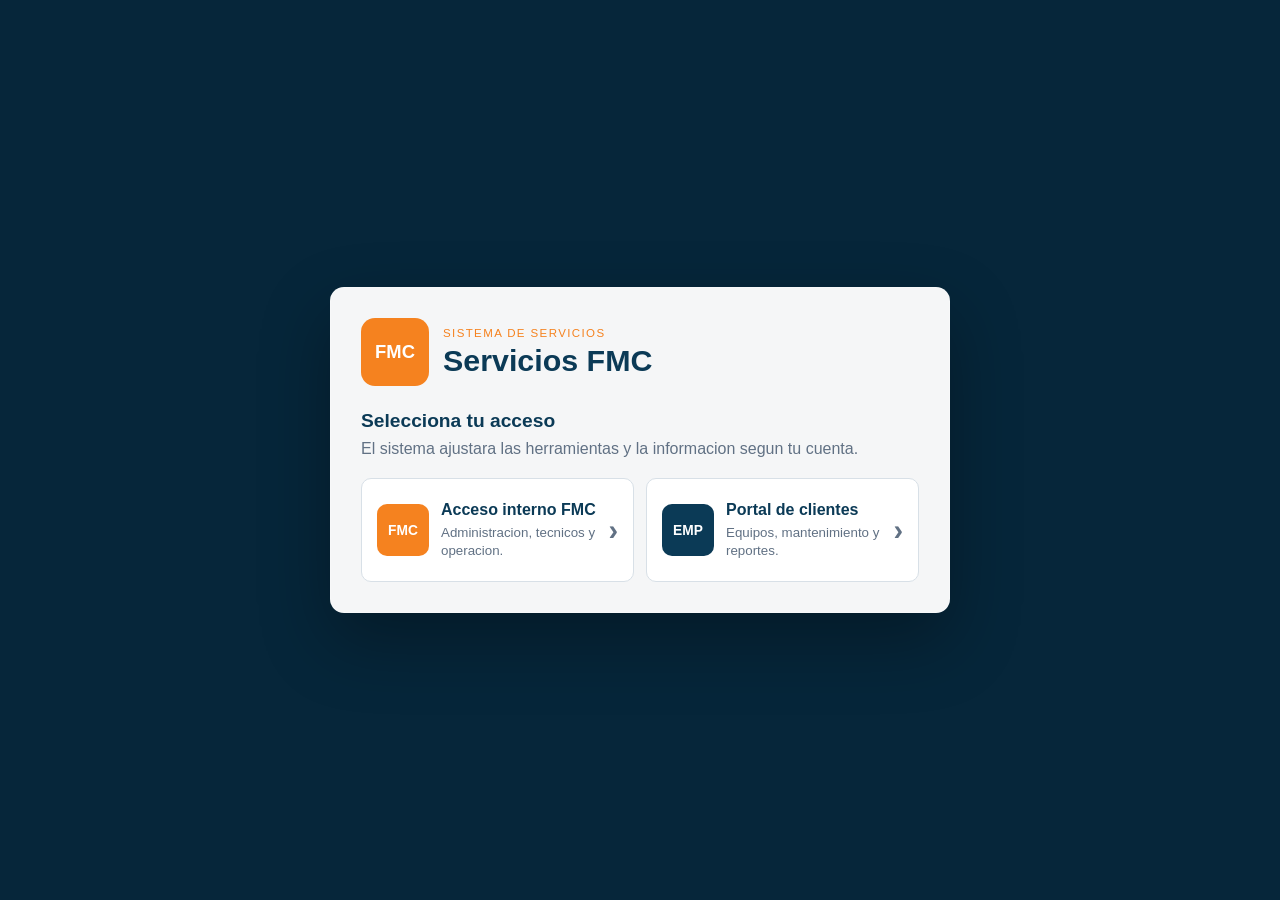
==== commit fe9197a6: "Add files via upload" ====
--- a/index.html
+++ b/index.html
@@ -1,28 +1,15 @@
 <!DOCTYPE html>
-<html lang="es" data-theme="taller">
+<html lang="es">
 <head>
   <meta charset="UTF-8">
   <meta name="viewport" content="width=device-width, initial-scale=1.0">
-  <meta name="theme-color" content="#1b2126">
+  <meta name="theme-color" content="#0b3a56">
   <title>Servicios FMC</title>
   <link rel="manifest" href="manifest.json">
   <link rel="icon" href="icon-192.png" type="image/png" sizes="192x192">
   <link rel="icon" href="icon-512.png" type="image/png" sizes="512x512">
   <link rel="apple-touch-icon" href="icon-192.png">
-  <link rel="stylesheet" href="styles.css?v=192">
-  <script>
-    // Tema guardado en este dispositivo, aplicado antes del primer pintado.
-    (function () {
-      try {
-        var saved = localStorage.getItem("fmc-app-theme");
-        if (saved === "grafito" || saved === "arena") {
-          document.documentElement.setAttribute("data-theme", saved);
-        }
-      } catch (error) {
-        // Sin almacenamiento local se queda el tema por defecto.
-      }
-    })();
-  </script>
+  <link rel="stylesheet" href="styles.css?v=205">
 </head>
 <body class="auth-locked">
   <section id="loginGate" class="login-gate" aria-label="Inicio de sesion">
@@ -79,7 +66,7 @@
     </div>
   </section>
 
-  <span id="appVersionBadge" class="app-version-badge">Version 1.3.98</span>
+  <span id="appVersionBadge" class="app-version-badge">Version 1.4.3</span>
 
   <div id="appShell" class="app-shell">
     <div id="sidebarBackdrop" class="sidebar-backdrop hidden"></div>
@@ -191,6 +178,7 @@
           <button id="mobileCloseMoreButton" class="ghost-button" type="button">Cerrar</button>
         </div>
         <div class="mobile-more-grid">
+          <button id="mobileGlobalSearchButton" type="button">Buscar</button>
           <button id="mobileHomeButton" type="button">Inicio</button>
           <button id="mobileWorkOrdersButton" type="button">Agenda</button>
           <button id="mobileClientsMapButton" type="button">Mapa clientes</button>
@@ -217,7 +205,10 @@
         <span id="navCloudStatus" class="nav-status nav-cloud-status">Nube sin sesion</span>
         <span id="connectionStatus" class="nav-status">Verificando conectividad...</span>
       </div>
-      <div class="top-icon-actions" aria-label="Notificaciones y perfil">
+      <div class="top-icon-actions" aria-label="Busqueda, notificaciones y perfil">
+        <button id="openGlobalSearchButton" class="top-icon-button" type="button" aria-label="Buscar empresa, equipo, serie o folio" title="Buscar (Ctrl+K)">
+          <span aria-hidden="true">&#128269;</span>
+        </button>
         <button id="usersButton" class="top-icon-button" type="button" aria-label="Ver usuarios conectados" aria-expanded="false" aria-controls="usersPanel">
           <span aria-hidden="true">&#128101;</span>
           <strong id="usersBadge" class="is-empty">0</strong>
@@ -692,6 +683,7 @@
               </label>
               <button id="addQuickFindingButton" class="secondary-button" type="button">Agregar por numero</button>
             </div>
+            <div id="openCraneFindingsPanel" class="open-findings-panel hidden"></div>
             <div id="findingsList" class="findings-list"></div>
           </section>
 
@@ -1129,10 +1121,6 @@
 
           <section class="subpanel" data-settings-section-panel="general">
             <p class="eyebrow">Apariencia</p>
-            <h3>Tema de color</h3>
-            <p class="field-hint">Se aplica al instante en todas las secciones y se guarda solo en este dispositivo.</p>
-            <div id="appThemePicker" class="theme-picker"></div>
-
             <h3>Avisos de la app</h3>
             <p class="field-hint">Confirmaciones para lo que no alcanzas a ver: evidencia guardada, hallazgo critico, sincronizacion y errores. Nunca suena en un boton comun.</p>
             <div id="feedbackControls" class="feedback-controls"></div>
@@ -1319,6 +1307,7 @@
                   </select>
                 </label>
                 <button id="syncCompanyRegistryButton" class="ghost-button" type="button">Tomar datos de servicios guardados</button>
+                <button id="seedFindingLogButton" class="ghost-button" type="button">Sembrar bitacora de hallazgos</button>
               </div>
               <div class="company-contacts-panel hidden" data-company-control-panel="contacts">
                 <div class="company-contacts-head">
@@ -1541,34 +1530,59 @@
     <button id="mobileMoreButton" type="button"><span>...</span>Mas</button>
   </nav>
 
-  <script src="theme-config.js?v=192"></script>
-  <script src="feedback.js?v=192"></script>
-  <script src="action-feedback.js?v=192"></script>
-  <script src="report-template-config.js?v=192"></script>
-  <script src="finding-catalog-config.js?v=192"></script>
-  <script src="condition-severity-config.js?v=192"></script>
-  <script src="checklist-config.js?v=192"></script>
-  <script src="findings.js?v=192"></script>
-  <script src="ui-modals.js?v=192"></script>
-  <script src="crane-checklist-ui.js?v=192"></script>
-  <script src="crane-checklist-pdf.js?v=192"></script>
-  <script src="company-cranes.js?v=192"></script>
-  <script src="equipment.js?v=192"></script>
-  <script src="pdf-actions.js?v=192"></script>
-  <script src="backup.js?v=192"></script>
-  <script src="storage.js?v=192"></script>
-  <script src="settings.js?v=192"></script>
-  <script src="operations.js?v=192"></script>
-  <script src="maintenance-panel.js?v=192"></script>
-  <script src="clients-map.js?v=192"></script>
-  <script src="dashboard.js?v=192"></script>
-  <script src="home-panel.js?v=192"></script>
-  <script src="report-generator.js?v=192"></script>
-  <script src="client-portal.js?v=192"></script>
-  <script src="supabase-config.js?v=192"></script>
-  <script src="cloud-sync.js?v=192"></script>
-  <script src="presence.js?v=192"></script>
-  <script src="app.js?v=192"></script>
+  <script src="feedback.js?v=205"></script>
+  <script src="action-feedback.js?v=205"></script>
+  <script src="report-template-config.js?v=205"></script>
+  <script src="finding-catalog-config.js?v=205"></script>
+  <script src="condition-severity-config.js?v=205"></script>
+  <section id="globalSearchPanel" class="modal-backdrop global-search-backdrop hidden" aria-label="Busqueda global">
+    <div class="subpanel modal-panel global-search-modal">
+      <div class="section-header">
+        <div>
+          <p class="eyebrow">Buscar</p>
+          <h3>Empresa, equipo, serie o folio</h3>
+        </div>
+        <div class="toolbar">
+          <button id="closeGlobalSearchButton" class="ghost-button" type="button">Cerrar</button>
+        </div>
+      </div>
+      <input
+        id="globalSearchInput"
+        class="global-search-input"
+        type="search"
+        autocomplete="off"
+        placeholder="Ej. GP-014, 440, ACEROS, CHK-001"
+        aria-label="Texto a buscar"
+      >
+      <p id="globalSearchHint" class="global-search-hint"></p>
+      <div id="globalSearchResults" class="global-search-results"></div>
+    </div>
+  </section>
+
+  <script src="checklist-config.js?v=205"></script>
+  <script src="findings.js?v=205"></script>
+  <script src="ui-modals.js?v=205"></script>
+  <script src="crane-checklist-ui.js?v=205"></script>
+  <script src="crane-checklist-pdf.js?v=205"></script>
+  <script src="company-cranes.js?v=205"></script>
+  <script src="equipment.js?v=205"></script>
+  <script src="pdf-actions.js?v=205"></script>
+  <script src="backup.js?v=205"></script>
+  <script src="storage.js?v=205"></script>
+  <script src="settings.js?v=205"></script>
+  <script src="operations.js?v=205"></script>
+  <script src="maintenance-panel.js?v=205"></script>
+  <script src="clients-map.js?v=205"></script>
+  <script src="dashboard.js?v=205"></script>
+  <script src="home-panel.js?v=205"></script>
+  <script src="report-generator.js?v=205"></script>
+  <script src="client-portal.js?v=205"></script>
+  <script src="supabase-config.js?v=205"></script>
+  <script src="cloud-sync.js?v=205"></script>
+  <script src="presence.js?v=205"></script>
+  <script src="finding-log.js?v=205"></script>
+  <script src="global-search.js?v=205"></script>
+  <script src="app.js?v=205"></script>
 </body>
 </html>
 
--- a/styles.css
+++ b/styles.css
@@ -2,88 +2,12 @@
   color-scheme: light;
 
   /* ---------------------------------------------------------------------
-     Tema activo: "taller" (predeterminado). Las otras variantes solo
-     redefinen estos mismos tokens mas abajo, por eso el cambio alcanza a
-     todas las secciones sin tocar una sola regla de estilo.
-     Los colores de estado (rojo de riesgo, verde de conformidad, ambar de
-     aviso) son iguales en todos los temas a proposito: significan lo mismo.
+     Tema unico: Acero, el azul industrial de la app.
+     Todo el color y la silueta viven en estos tokens, asi que cambiar la
+     apariencia de la app entera se hace aqui y en ningun otro lado.
   --------------------------------------------------------------------- */
 
-  /* Marca: el negro de las barras del sitio industrial */
-  --brand: #1b2126;
-  --brand-rgb: 27 33 38;
-  --brand-strong: #10161a;
-  --brand-strong-rgb: 16 22 26;
-  --brand-mid: #2e373f;
-  --brand-mid-rgb: 46 55 63;
-  --brand-soft: #dedbcd;
-
-  /* Naranja del logo */
-  --accent: #f5821f;
-  --accent-rgb: 245 130 31;
-  --accent-bright: #ff8b2d;
-  --accent-bright-rgb: 255 139 45;
-  --accent-strong: #b3560c;
-  --accent-deep: #8a4108;
-  --accent-ink: #2a1603;
-  --accent-pale: #ffc08a;
-  --accent-line: #d9b489;
-  --accent-soft: #f8eee2;
-
-  /* Texto */
-  --ink: #22262a;
-  --ink-soft: #3a4046;
-  --ink-deep: #12161a;
-  --ink-deep-rgb: 18 22 26;
-  --muted: #6b7078;
-  --muted-strong: #52575e;
-  --muted-soft: #8e9299;
-  --muted-soft-rgb: 142 146 153;
-
-  /* Superficies: el papel del kit retro */
-  --bg: #e8e6dc;
-  --panel: #f6f5ef;
-  --surface-1: #f1efe4;
-  --surface-1-rgb: 241 239 228;
-  --surface-2: #eceade;
-  --surface-3: #e5e3d6;
-  --surface-4: #dbd9ca;
-  --surface-4-rgb: 219 217 202;
-  --line: #bbb9ad;
-  --line-rgb: 187 185 173;
-  --line-strong: #9c9a8e;
-
-  /* Relieve duro, sin difuminado: el borde del kit retro */
-  --shadow: 3px 3px 0 rgb(var(--brand-rgb) / 0.10);
-
-  /* -------------------------------------------------------------------
-     Silueta. Antes eran cinco radios sueltos repetidos en 238 reglas;
-     ahora son cuatro tokens, asi que la forma viaja con el tema.
-  ------------------------------------------------------------------- */
-  --radius: 0px;
-  --radius-sm: 0px;
-  --radius-card: 0px;
-  --radius-pill: 3px;
-
-  /* Tipografia. Sin webfonts a proposito: la app trabaja sin senal y una
-     fuente que no baja deja la pantalla con otra cara justo en campo.
-     Las tres familias existen ya en Windows, Android y iOS. */
-  --font-sans: "Segoe UI", Tahoma, Geneva, Verdana, sans-serif;
-  --font-display: "Bahnschrift", "Roboto Condensed", "Avenir Next Condensed", "Segoe UI Semibold", "Segoe UI", sans-serif;
-  --font-mono: ui-monospace, "Cascadia Mono", "Segoe UI Mono", "Roboto Mono", Consolas, monospace;
-
-  /* Espacio reservado bajo la barra de acciones. En telefono lo ocupa el menu
-     inferior; en tableta solo la muesca de la pantalla. */
-  --mobile-nav-clearance: env(safe-area-inset-bottom);
-  --thumb-bar-h: 70px;
-  --rail-width: 84px;
-}
-
-/* =====================================================================
-   Variante 2 - Acero
-   La linea azul que uso la app hasta la version 1.3.97, intacta.
-   ===================================================================== */
-:root[data-theme="acero"] {
+  /* Marca */
   --brand: #0b3a56;
   --brand-rgb: 11 58 86;
   --brand-strong: #06263a;
@@ -127,121 +51,30 @@
   --line-rgb: 216 224 231;
   --line-strong: #c1cdd8;
 
+  /* Relieve */
   --shadow: 0 18px 38px rgb(var(--brand-rgb) / 0.12);
 
+  /* Silueta. Cuatro tokens en lugar de los cinco radios sueltos que antes
+     estaban repetidos en 238 reglas. */
   --radius: 10px;
   --radius-sm: 5px;
   --radius-card: 14px;
   --radius-pill: 999px;
-}
-
-/* =====================================================================
-   Variante 3 - Grafito
-   Neutro industrial: todo el gris es sin color y el unico tono vivo es
-   el naranja del logo, que asi resalta al maximo.
-   ===================================================================== */
-:root[data-theme="grafito"] {
-  --brand: #2c3237;
-  --brand-rgb: 44 50 55;
-  --brand-strong: #1b1f22;
-  --brand-strong-rgb: 27 31 34;
-  --brand-mid: #434a51;
-  --brand-mid-rgb: 67 74 81;
-  --brand-soft: #e3e6e9;
-
-  --accent: #f5821f;
-  --accent-rgb: 245 130 31;
-  --accent-bright: #ff8b2d;
-  --accent-bright-rgb: 255 139 45;
-  --accent-strong: #b8460c;
-  --accent-deep: #8f3608;
-  --accent-ink: #4f2f0b;
-  --accent-pale: #ffc294;
-  --accent-line: #f0c7a6;
-  --accent-soft: #fff3e8;
-
-  --ink: #1d2226;
-  --ink-soft: #333a40;
-  --ink-deep: #131719;
-  --ink-deep-rgb: 19 23 25;
-  --muted: #6b737a;
-  --muted-strong: #545c63;
-  --muted-soft: #9aa1a8;
-  --muted-soft-rgb: 154 161 168;
-
-  --bg: #f0f1f3;
-  --panel: #ffffff;
-  --surface-1: #fafafb;
-  --surface-1-rgb: 250 250 251;
-  --surface-2: #f5f6f7;
-  --surface-3: #eeeff1;
-  --surface-4: #e6e8ea;
-  --surface-4-rgb: 230 232 234;
-  --line: #dcdee1;
-  --line-rgb: 220 222 225;
-  --line-strong: #c4c7cb;
-
-  --shadow: 0 18px 38px rgb(var(--ink-deep-rgb) / 0.14);
-
-  --radius: 10px;
-  --radius-sm: 5px;
-  --radius-card: 14px;
-  --radius-pill: 999px;
-}
-
-/* =====================================================================
-   Variante 4 - Arena
-   Calida y de bajo contraste azul: fondo arena, tinta cafe oscuro y el
-   naranja del logo integrado en la misma familia de color.
-   ===================================================================== */
-:root[data-theme="arena"] {
-  --brand: #45301f;
-  --brand-rgb: 69 48 31;
-  --brand-strong: #2f2015;
-  --brand-strong-rgb: 47 32 21;
-  --brand-mid: #5e4229;
-  --brand-mid-rgb: 94 66 41;
-  --brand-soft: #f0e3d3;
-
-  --accent: #e2701a;
-  --accent-rgb: 226 112 26;
-  --accent-bright: #f5821f;
-  --accent-bright-rgb: 245 130 31;
-  --accent-strong: #a8410a;
-  --accent-deep: #7d3208;
-  --accent-ink: #4a2c0a;
-  --accent-pale: #f0b177;
-  --accent-line: #e6c19b;
-  --accent-soft: #fdf1e4;
-
-  --ink: #2b2118;
-  --ink-soft: #45362a;
-  --ink-deep: #1d160f;
-  --ink-deep-rgb: 29 22 15;
-  --muted: #77675a;
-  --muted-strong: #5d4e42;
-  --muted-soft: #a2948a;
-  --muted-soft-rgb: 162 148 138;
-
-  --bg: #f6f1e8;
-  --panel: #ffffff;
-  --surface-1: #fdfbf7;
-  --surface-1-rgb: 253 251 247;
-  --surface-2: #f9f5ee;
-  --surface-3: #f3ede3;
-  --surface-4: #ebe3d6;
-  --surface-4-rgb: 235 227 214;
-  --line: #e2d8c9;
-  --line-rgb: 226 216 201;
-  --line-strong: #cfc2ae;
-
-  --shadow: 0 18px 38px rgb(var(--brand-rgb) / 0.14);
-
-  --radius: 10px;
-  --radius-sm: 5px;
-  --radius-card: 14px;
-  --radius-pill: 999px;
-}
+
+  /* Tipografia. Sin webfonts a proposito: la app trabaja sin senal y una
+     fuente que no baja deja la pantalla con otra cara justo en campo.
+     Las tres familias existen ya en Windows, Android y iOS. */
+  --font-sans: "Segoe UI", Tahoma, Geneva, Verdana, sans-serif;
+  --font-display: "Bahnschrift", "Roboto Condensed", "Avenir Next Condensed", "Segoe UI Semibold", "Segoe UI", sans-serif;
+  --font-mono: ui-monospace, "Cascadia Mono", "Segoe UI Mono", "Roboto Mono", Consolas, monospace;
+
+  /* Espacio reservado bajo la barra de acciones. En telefono lo ocupa el menu
+     inferior; en tableta solo la muesca de la pantalla. */
+  --mobile-nav-clearance: env(safe-area-inset-bottom);
+  --thumb-bar-h: 70px;
+  --rail-width: 84px;
+}
+
 
 * {
   box-sizing: border-box;
@@ -7239,6 +7072,14 @@
     gap: 12px;
   }
 
+  /* En columna, el "flex: 1 1 320px" del bloque del titulo deja de ser un
+     ancho minimo y pasa a ser una ALTURA de 320 px: cada encabezado abria un
+     hueco vacio del alto de media pantalla. Aqui se anula. */
+  .section-header > div:first-child {
+    flex: 0 1 auto;
+    min-width: 0;
+  }
+
   .toolbar {
     width: 100%;
     justify-content: stretch;
@@ -7824,87 +7665,6 @@
   }
 }
 
-
-
-/* ---------------------------------------------------------------------
-   Selector de tema (Ajustes > General)
---------------------------------------------------------------------- */
-.theme-picker {
-  display: grid;
-  gap: 10px;
-  margin-top: 12px;
-}
-
-.theme-option {
-  display: grid;
-  grid-template-columns: auto minmax(0, 1fr) auto;
-  align-items: center;
-  gap: 14px;
-  padding: 12px 14px;
-  border: 1px solid var(--line);
-  border-radius: var(--radius-card);
-  background: var(--panel);
-  color: var(--ink);
-  text-align: left;
-  cursor: pointer;
-  transition: border-color 0.15s ease, box-shadow 0.15s ease, background 0.15s ease;
-}
-
-.theme-option:hover {
-  border-color: var(--accent);
-  background: var(--surface-1);
-}
-
-.theme-option.is-active {
-  border-color: var(--accent);
-  background: var(--accent-soft);
-  box-shadow: 0 0 0 1px var(--accent) inset;
-}
-
-.theme-option-swatches {
-  display: flex;
-  border-radius: var(--radius-pill);
-  overflow: hidden;
-  border: 1px solid var(--line);
-}
-
-.theme-option-swatches span {
-  width: 18px;
-  height: 34px;
-}
-
-.theme-option-body {
-  display: grid;
-  gap: 3px;
-  min-width: 0;
-}
-
-.theme-option-body strong {
-  color: var(--brand);
-  font-size: 0.98rem;
-}
-
-.theme-option-body small {
-  color: var(--muted);
-  line-height: 1.4;
-}
-
-.theme-option-check {
-  padding: 5px 11px;
-  border-radius: var(--radius-pill);
-  background: var(--surface-3);
-  color: var(--muted);
-  font-size: 0.72rem;
-  font-weight: 800;
-  letter-spacing: 0.03em;
-  text-transform: uppercase;
-  white-space: nowrap;
-}
-
-.theme-option.is-active .theme-option-check {
-  background: var(--accent);
-  color: #ffffff;
-}
 
 @media (max-width: 640px) {
   .theme-option {
@@ -9270,108 +9030,338 @@
 }
 
 
-/* =====================================================================
-   TEMA TALLER - capa de caracter
-   Color y silueta ya viajan en los tokens de arriba. Aqui va lo demas:
-   titulos condensados, rotulos monoespaciados, relieve duro y barras
-   negras con filo naranja. Todo colgado del tema para que Acero,
-   Grafito y Arena no se enteren.
-   ===================================================================== */
-
-:root[data-theme="taller"] h1,
-:root[data-theme="taller"] h2,
-:root[data-theme="taller"] h3 {
-  font-family: var(--font-display);
-  font-weight: 600;
-  letter-spacing: 0.03em;
-  text-transform: uppercase;
-}
-
 /* Los rotulos chicos van en monoespaciada: es lo que le da el aire de
    instrumento al kit retro. Los datos NO, que se leen peor en versalitas. */
-:root[data-theme="taller"] .eyebrow,
-:root[data-theme="taller"] .status-label,
-:root[data-theme="taller"] .field-label,
-:root[data-theme="taller"] .nav-label,
-:root[data-theme="taller"] .equipment-progress,
-:root[data-theme="taller"] .page-hero-badge span {
-  font-family: var(--font-mono);
-  font-size: 0.7rem;
-  letter-spacing: 0.14em;
-  text-transform: uppercase;
-}
-
-:root[data-theme="taller"] .panel,
-:root[data-theme="taller"] .subpanel,
-:root[data-theme="taller"] .finding-list-card {
-  border-color: var(--line-strong);
-}
 
 /* La franja negra superior hace las veces de la barra de titulo del kit. */
-:root[data-theme="taller"] .panel {
-  border-top: 3px solid var(--brand);
-}
-
-:root[data-theme="taller"] .subpanel {
-  border-left: 3px solid var(--accent);
-  box-shadow: var(--shadow);
-}
 
 /* El degradado del encabezado se aplana y se le pone el filo naranja. */
-:root[data-theme="taller"] .page-hero {
-  background: var(--brand);
-  border-bottom: 3px solid var(--accent);
-}
-
-:root[data-theme="taller"] .primary-button,
-:root[data-theme="taller"] .secondary-button,
-:root[data-theme="taller"] .ghost-button {
-  font-family: var(--font-display);
-  font-weight: 600;
-  letter-spacing: 0.05em;
-  text-transform: uppercase;
-  border-color: var(--line-strong);
-  box-shadow: 2px 2px 0 rgb(var(--brand-rgb) / 0.18);
-}
 
 /* El naranja del logo pasa a ser el color de la accion principal, como en
    la referencia. Sobre el va tinta cafe oscura, no blanca: el naranja es
    demasiado claro para texto blanco. */
-:root[data-theme="taller"] .primary-button {
-  background: var(--accent);
-  color: var(--accent-ink);
-  border-color: var(--accent-strong);
-  box-shadow: 2px 2px 0 var(--accent-strong);
-}
-
-:root[data-theme="taller"] .secondary-button {
+
+/* Al apretar, el boton se hunde sobre su propia sombra. */
+
+
+/* =====================================================================
+   BUSQUEDA GLOBAL
+   El panel se ancla arriba y no al centro: la lista crece hacia abajo y
+   asi el campo de texto no se mueve mientras se escribe.
+   ===================================================================== */
+
+.global-search-backdrop {
+  align-items: flex-start;
+  padding-top: 8vh;
+}
+
+.global-search-modal {
+  width: min(640px, calc(100vw - 32px));
+  max-height: 80vh;
+  display: flex;
+  flex-direction: column;
+  gap: 12px;
+}
+
+.global-search-input {
+  font-size: 1.05rem;
+  padding: 14px 16px;
+}
+
+.global-search-hint {
+  margin: 0;
+  color: var(--muted);
+  font-size: 0.82rem;
+}
+
+.global-search-results {
+  display: grid;
+  gap: 6px;
+  overflow-y: auto;
+  min-height: 0;
+}
+
+.global-search-result {
+  display: grid;
+  grid-template-columns: auto minmax(0, 1fr) auto;
+  align-items: center;
+  gap: 12px;
+  width: 100%;
+  min-height: 56px;
+  padding: 10px 12px;
+  border: 1px solid var(--line);
+  border-radius: var(--radius);
   background: var(--panel);
-  color: var(--brand);
-}
-
-:root[data-theme="taller"] .ghost-button {
-  background: var(--surface-1);
-}
-
-/* Al apretar, el boton se hunde sobre su propia sombra. */
-:root[data-theme="taller"] .primary-button:not(:disabled):active,
-:root[data-theme="taller"] .secondary-button:not(:disabled):active,
-:root[data-theme="taller"] .ghost-button:not(:disabled):active {
-  transform: translate(2px, 2px);
-  box-shadow: none;
-}
-
-:root[data-theme="taller"] input,
-:root[data-theme="taller"] select,
-:root[data-theme="taller"] textarea {
-  border-color: var(--line-strong);
-}
-
-:root[data-theme="taller"] .app-nav,
-:root[data-theme="taller"] .sidebar {
-  border-right: 2px solid var(--accent);
-}
-
-:root[data-theme="taller"] .mobile-bottom-nav {
-  border-top: 2px solid var(--accent);
-}
+  color: inherit;
+  text-align: left;
+  cursor: pointer;
+}
+
+.global-search-result:hover,
+.global-search-result.is-active {
+  border-color: var(--accent);
+  background: var(--accent-soft);
+}
+
+.global-search-kind {
+  padding: 3px 8px;
+  border-radius: var(--radius-pill);
+  background: var(--surface-3);
+  color: var(--muted-strong);
+  font-size: 0.68rem;
+  font-weight: 700;
+  letter-spacing: 0.08em;
+  text-transform: uppercase;
+  white-space: nowrap;
+}
+
+.global-search-kind.is-equipo {
+  background: rgb(var(--accent-rgb) / 0.16);
+  color: var(--accent-strong);
+}
+
+.global-search-body {
+  display: grid;
+  gap: 2px;
+  min-width: 0;
+}
+
+.global-search-body strong {
+  font-size: 0.98rem;
+}
+
+.global-search-body small,
+.global-search-meta {
+  color: var(--muted);
+  font-size: 0.78rem;
+}
+
+.global-search-body strong,
+.global-search-body small,
+.global-search-meta {
+  overflow: hidden;
+  text-overflow: ellipsis;
+  white-space: nowrap;
+}
+
+.global-search-meta {
+  white-space: nowrap;
+}
+
+.global-search-empty {
+  margin: 0;
+  padding: 18px 4px;
+  color: var(--muted);
+  text-align: center;
+}
+
+@media (max-width: 720px) {
+  .global-search-backdrop {
+    padding-top: 0;
+  }
+
+  .global-search-modal {
+    width: 100vw;
+    max-height: 100vh;
+    height: 100vh;
+    border-radius: 0;
+  }
+
+  /* En pantalla angosta la fecha se come el ancho del titulo. */
+  .global-search-meta {
+    display: none;
+  }
+}
+
+/* En Taller los rotulos de tipo van monoespaciados, como los demas. */
+
+
+/* =====================================================================
+   BITACORA DE HALLAZGOS POR GRUA
+   El color del filo izquierdo dice el estado de un vistazo: rojo sigue
+   abierto, ambar esta reportado pero sin verificar, verde cerrado.
+   ===================================================================== */
+
+.finding-log-list {
+  display: grid;
+  gap: 10px;
+  margin-top: 14px;
+}
+
+.finding-log-card {
+  padding: 12px 14px;
+  border: 1px solid var(--line);
+  border-left: 4px solid var(--muted-soft);
+  border-radius: var(--radius);
+  background: var(--panel);
+}
+
+.finding-log-card.is-open { border-left-color: #d64545; }
+.finding-log-card.is-claimed { border-left-color: #e6a23c; }
+.finding-log-card.is-fixed { border-left-color: #2f9e63; background: var(--surface-1); }
+
+.finding-log-card.is-critical.is-open {
+  background: rgb(214 69 69 / 0.05);
+}
+
+.finding-log-card > header {
+  display: grid;
+  grid-template-columns: auto minmax(0, 1fr) auto;
+  align-items: start;
+  gap: 10px;
+}
+
+.finding-log-number {
+  min-width: 34px;
+  padding: 3px 7px;
+  border: 1px solid var(--line);
+  border-radius: var(--radius-sm);
+  background: var(--surface-2);
+  color: var(--accent-strong);
+  font-size: 0.78rem;
+  font-weight: 700;
+  text-align: center;
+}
+
+.finding-log-title {
+  display: grid;
+  gap: 2px;
+  min-width: 0;
+}
+
+.finding-log-title strong {
+  font-size: 0.95rem;
+  line-height: 1.35;
+}
+
+.finding-log-title small,
+.finding-log-meta {
+  color: var(--muted);
+  font-size: 0.78rem;
+}
+
+.finding-log-state {
+  padding: 3px 8px;
+  border-radius: var(--radius-pill);
+  font-size: 0.68rem;
+  font-weight: 700;
+  letter-spacing: 0.06em;
+  text-transform: uppercase;
+  white-space: nowrap;
+}
+
+.finding-log-state.is-open { background: #fde4e4; color: #a11f1f; }
+.finding-log-state.is-claimed { background: #fdf0dc; color: #8a5a0b; }
+.finding-log-state.is-fixed { background: #e6f4eb; color: #2f7548; }
+
+.finding-log-meta {
+  margin: 8px 0 0;
+}
+
+.finding-log-note {
+  margin: 6px 0 0;
+  padding: 8px 10px;
+  border-radius: var(--radius-sm);
+  background: var(--surface-2);
+  font-size: 0.82rem;
+}
+
+.finding-log-actions {
+  display: flex;
+  flex-wrap: wrap;
+  gap: 8px;
+  margin-top: 10px;
+}
+
+.finding-log-actions button {
+  min-height: 40px;
+}
+
+@media (max-width: 720px) {
+  .finding-log-card > header {
+    grid-template-columns: auto minmax(0, 1fr);
+  }
+
+  .finding-log-state {
+    grid-column: 2;
+    justify-self: start;
+  }
+
+  .finding-log-actions button {
+    flex: 1 1 calc(50% - 4px);
+  }
+}
+
+
+/* =====================================================================
+   PENDIENTES DE LA VISITA ANTERIOR, MIENTRAS SE CAPTURA
+   Se pinta en ambar y no en rojo a proposito: no es una alarma, es una
+   pregunta. El rojo ya lo usa el hallazgo critico dentro de la bitacora.
+   ===================================================================== */
+
+.open-findings-panel {
+  margin-bottom: 14px;
+  padding: 14px;
+  border: 1px solid var(--accent-line);
+  border-left: 4px solid var(--accent);
+  border-radius: var(--radius);
+  background: var(--accent-soft);
+}
+
+.open-findings-head h4 {
+  margin: 2px 0 4px;
+  font-size: 1rem;
+}
+
+.open-findings-head span {
+  display: block;
+  color: var(--muted-strong);
+  font-size: 0.82rem;
+}
+
+.open-finding-row {
+  display: grid;
+  gap: 10px;
+  margin-top: 10px;
+  padding: 10px 12px;
+  border: 1px solid var(--line);
+  border-radius: var(--radius-sm);
+  background: var(--panel);
+}
+
+.open-finding-row.is-critical {
+  border-left: 3px solid #d64545;
+}
+
+.open-finding-text strong {
+  display: block;
+  font-size: 0.92rem;
+  line-height: 1.35;
+}
+
+.open-finding-text small {
+  color: var(--muted);
+  font-size: 0.76rem;
+}
+
+.open-finding-actions {
+  display: flex;
+  flex-wrap: wrap;
+  gap: 8px;
+}
+
+.open-finding-actions button {
+  flex: 1 1 auto;
+  min-height: 44px;
+}
+
+@media (min-width: 721px) {
+  .open-finding-row {
+    grid-template-columns: minmax(0, 1fr) auto;
+    align-items: center;
+  }
+
+  .open-finding-actions button {
+    flex: 0 0 auto;
+  }
+}
